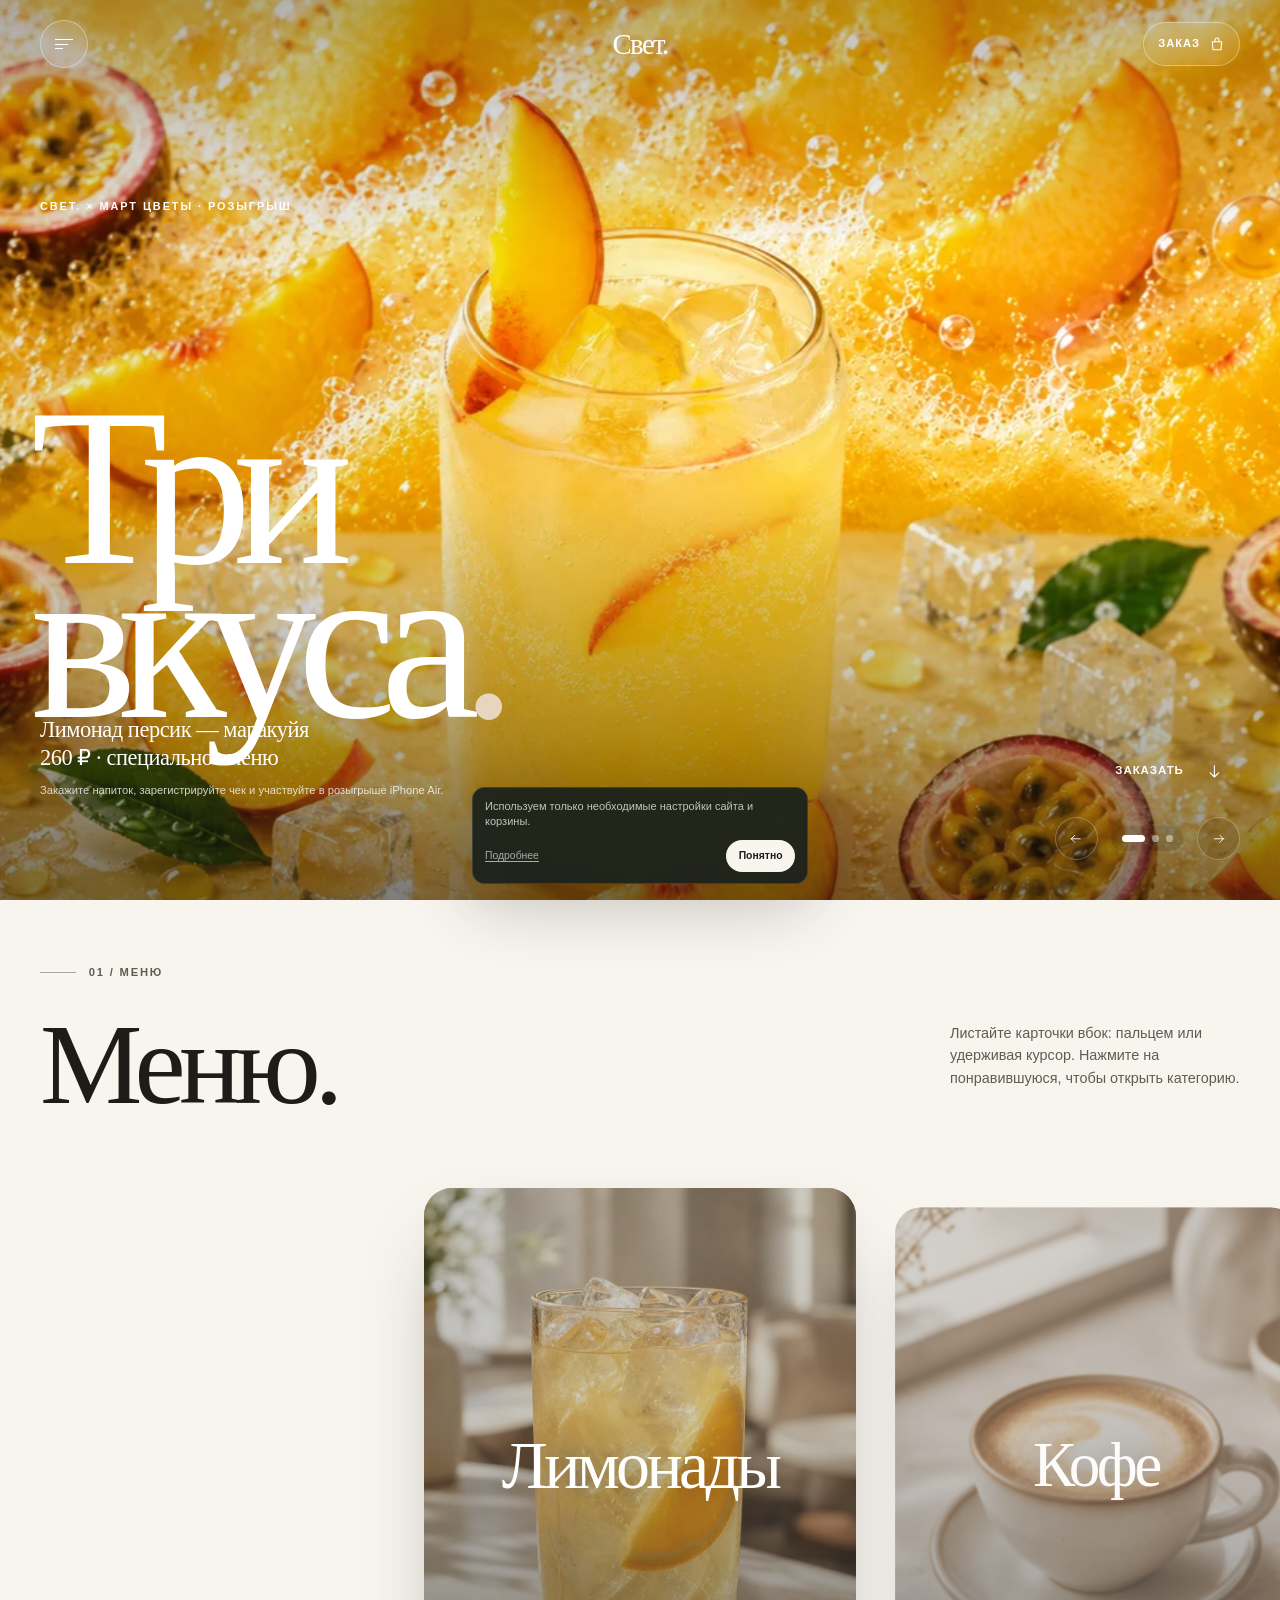
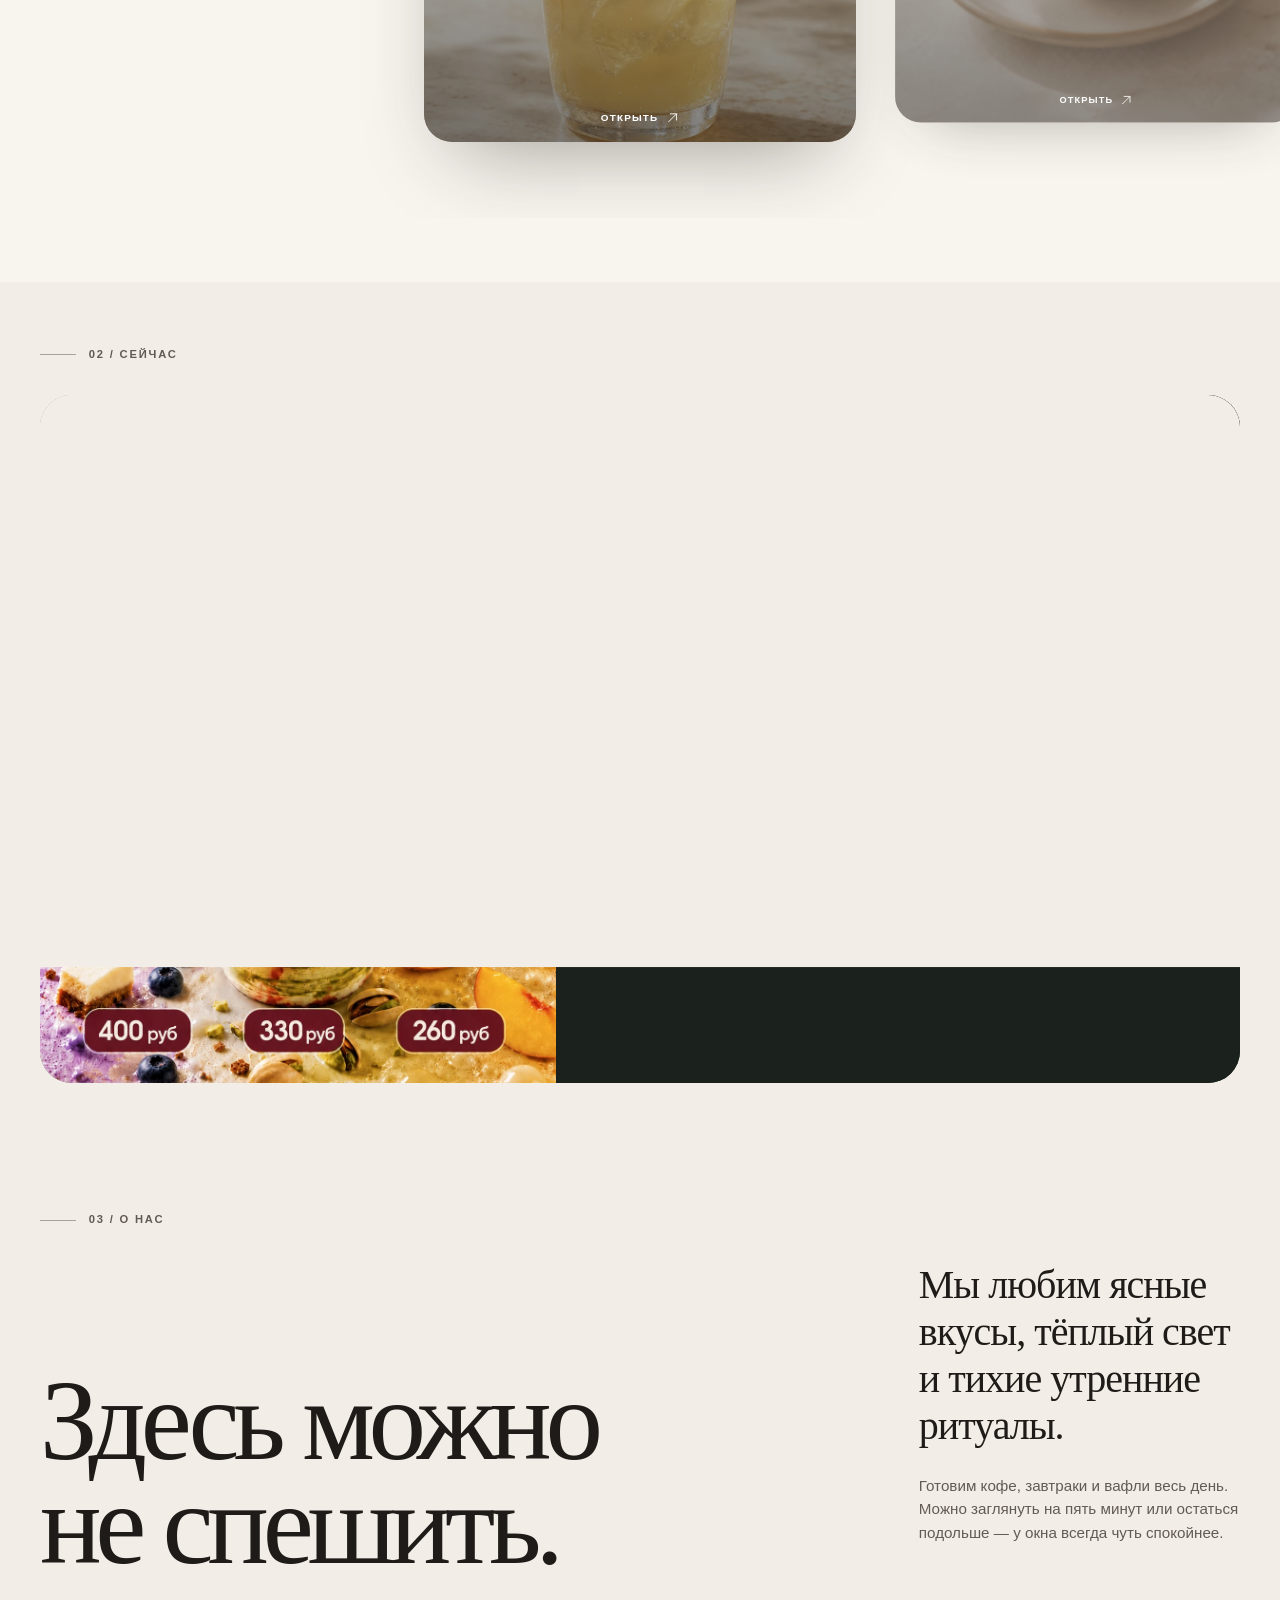
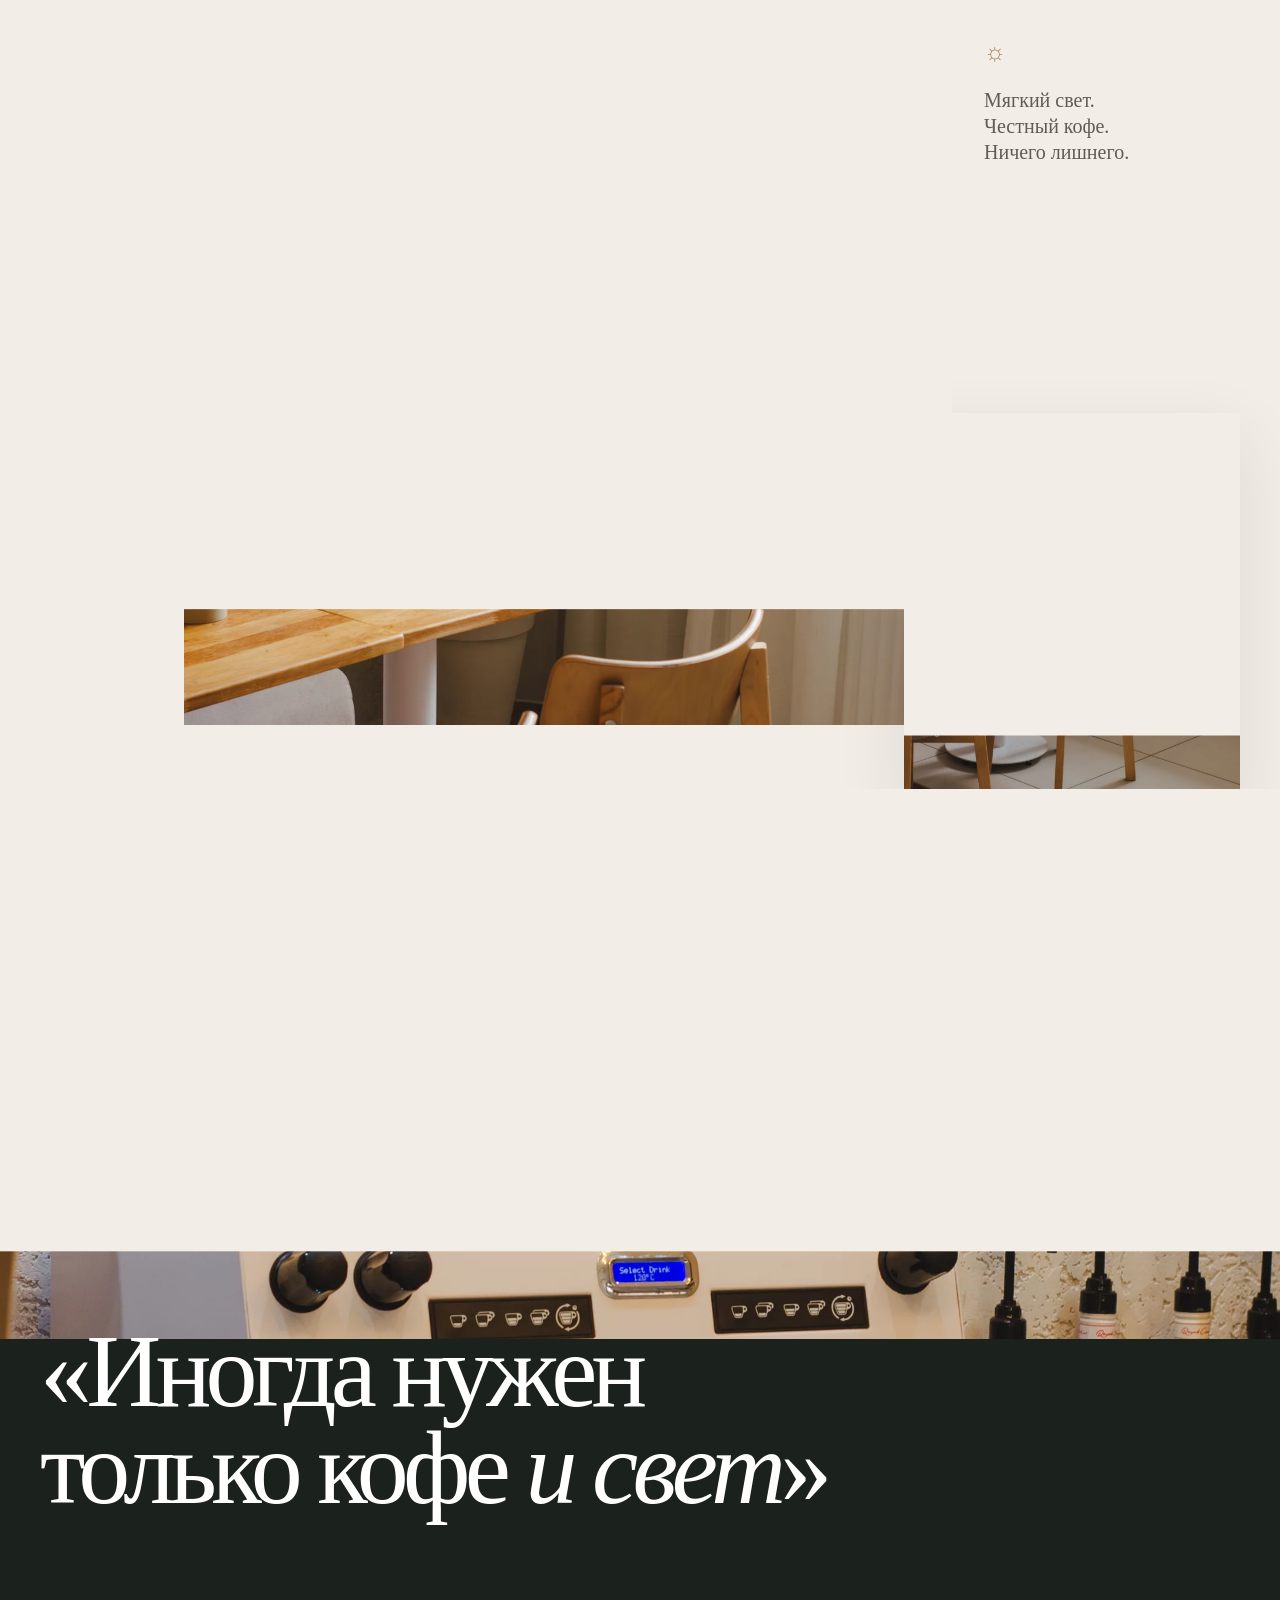
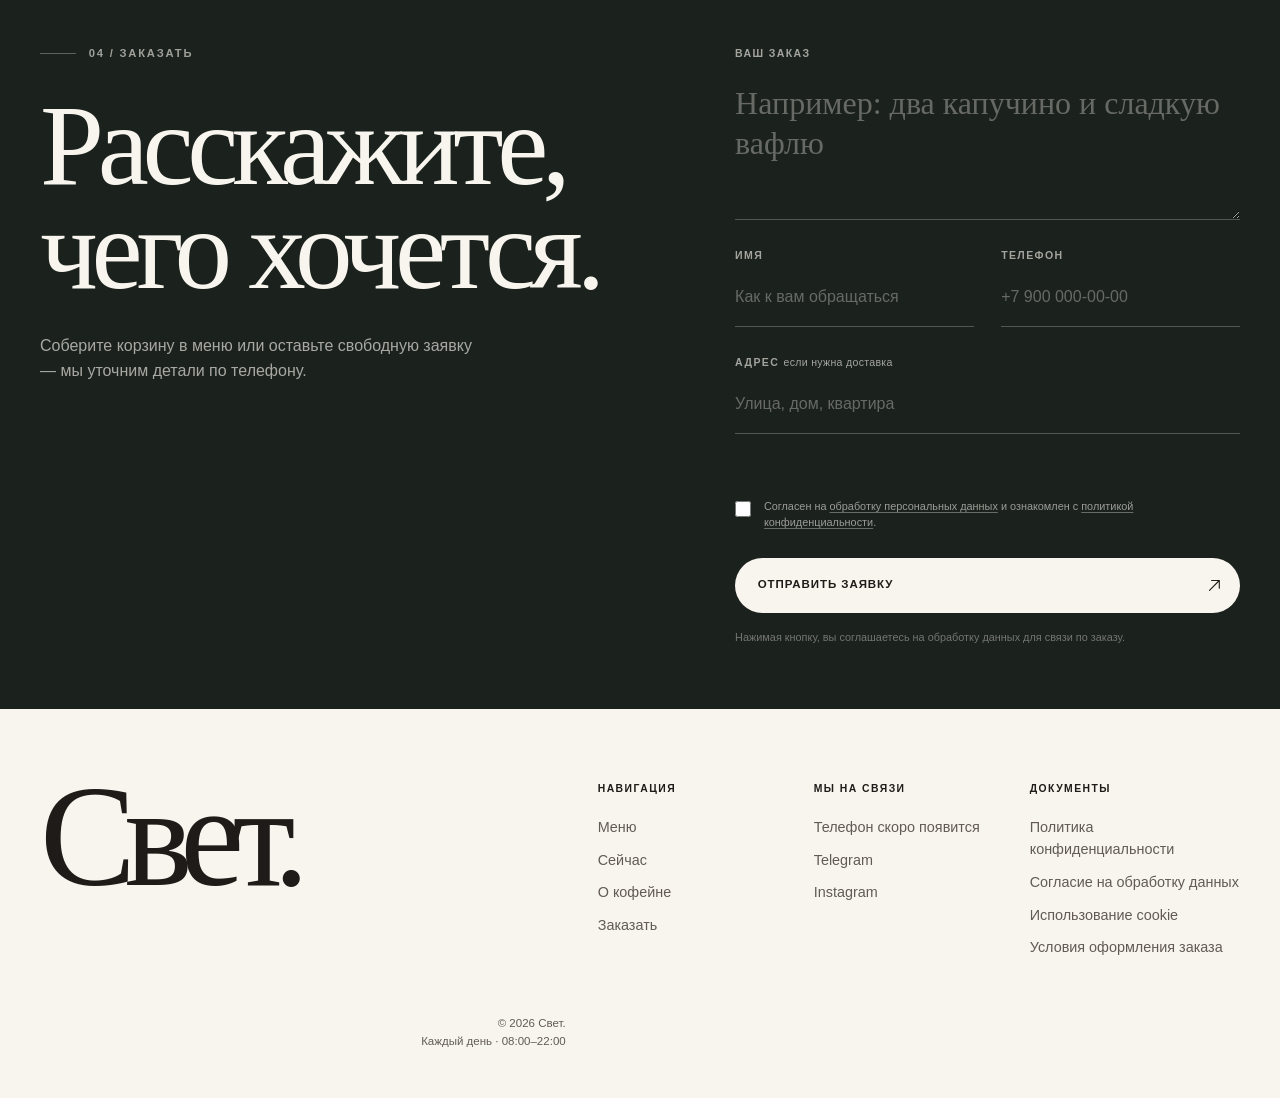
==== index.html @ 35ba8cd7 "Hero: raise eyebrow above drink glass, shorten CTA to Заказать" ====
<!doctype html>
<html lang="ru">
<head>
  <meta charset="utf-8">
  <meta name="viewport" content="width=device-width, initial-scale=1, viewport-fit=cover">
  <meta name="theme-color" content="#f2eee7">
  <meta name="description" content="Свет. — кофе, тёплая еда и место, где можно не спешить.">
  <title>Свет. — кофе и тихие завтраки</title>
  <link rel="icon" href="assets/favicon.svg" type="image/svg+xml">
  <link rel="preload" href="assets/contest-peach-passionfruit.webp" as="image" fetchpriority="high">
  <link rel="stylesheet" href="assets/styles.css?v=14">
  <script>document.documentElement.classList.add('js', 'intro-pending');</script>
  <script src="assets/config.js?v=14"></script>
  <script defer src="assets/app.js?v=14"></script>
</head>
<body>
  <a class="skip-link" href="#main">К содержанию</a>
  <div class="page-glow" aria-hidden="true"></div>
  <div class="site-intro" data-site-intro aria-hidden="true">
    <div class="site-intro__slices">
      <i></i><i></i><i></i><i></i><i></i>
    </div>
    <div class="site-intro__brand">
      <p>Свет<span>.</span></p>
      <small>кофе · тёплая еда · пауза</small>
    </div>
    <div class="site-intro__beam"></div>
  </div>

  <header class="site-header" data-site-header>
    <button class="round-button header-menu" type="button" data-open-nav aria-label="Открыть навигацию" aria-controls="navDialog">
      <span class="burger-lines" aria-hidden="true"><i></i><i></i><i></i></span>
    </button>
    <a class="wordmark" href="#top" aria-label="Свет. На главную">Свет.</a>
    <button class="header-order" type="button" data-open-cart aria-label="Открыть корзину">
      <span>Заказ</span>
      <svg aria-hidden="true"><use href="#icon-bag"></use></svg>
      <span class="header-order__count" data-cart-count hidden>0</span>
    </button>
  </header>

  <main id="main">
    <section class="hero" id="top" aria-labelledby="heroTitle">
      <div class="hero__media" data-hero-slider aria-label="Специальное меню акции">
        <div class="hero__slides" data-hero-image>
          <button class="hero__slide is-active" type="button" data-hero-slide="0" data-open-contest aria-label="Лимонад персик — маракуйя. Открыть специальное меню и правила акции">
            <picture>
              <source media="(min-width: 769px)" srcset="assets/contest-peach-passionfruit-desktop.webp 1280w, assets/contest-peach-passionfruit-desktop-1920.webp 1920w" sizes="100vw">
              <img src="assets/contest-peach-passionfruit.webp" alt="Лимонад персик — маракуйя" width="1086" height="1448" fetchpriority="high" decoding="async">
            </picture>
          </button>
          <button class="hero__slide" type="button" data-hero-slide="1" data-open-contest aria-label="Малиново-фисташковый латте. Открыть специальное меню и правила акции">
            <picture>
              <source media="(min-width: 769px)" srcset="assets/contest-raspberry-pistachio-desktop.webp 1280w, assets/contest-raspberry-pistachio-desktop-1920.webp 1920w" sizes="100vw">
              <img src="assets/contest-raspberry-pistachio.webp" alt="Малиново-фисташковый латте" width="1086" height="1448" loading="eager" decoding="async">
            </picture>
          </button>
          <button class="hero__slide" type="button" data-hero-slide="2" data-open-contest aria-label="Бабл черничный чизкейк. Открыть специальное меню и правила акции">
            <picture>
              <source media="(min-width: 769px)" srcset="assets/contest-blueberry-desktop.webp 1280w, assets/contest-blueberry-desktop-1920.webp 1920w" sizes="100vw">
              <img src="assets/contest-blueberry.webp" alt="Бабл черничный чизкейк" width="1086" height="1448" loading="eager" decoding="async">
            </picture>
          </button>
        </div>
      </div>
      <div class="hero__veil" aria-hidden="true"></div>
      <div class="hero__content page-shell">
        <p class="eyebrow hero__eyebrow" data-hero-item>Свет. × МАРТ Цветы · розыгрыш</p>
        <h1 id="heroTitle" class="hero__title hero__title--promo" data-hero-item>Три<br>вкуса<span>.</span></h1>
        <div class="hero__footer" data-hero-item>
          <div class="hero__promo-copy">
            <p><strong data-hero-slide-name>Лимонад персик — маракуйя</strong><br><span data-hero-slide-price>260 ₽</span> · специальное меню</p>
            <small>Закажите напиток, зарегистрируйте чек и участвуйте в розыгрыше iPhone Air.</small>
          </div>
          <button class="glass-button" type="button" data-open-contest>
            Заказать
            <svg aria-hidden="true"><use href="#icon-arrow-down"></use></svg>
          </button>
        </div>
        <div class="hero__controls" data-hero-item>
          <button type="button" data-hero-prev aria-label="Предыдущий напиток"><svg aria-hidden="true"><use href="#icon-arrow-down"></use></svg></button>
          <div class="hero__dots" role="group" aria-label="Выбрать напиток">
            <button class="is-active" type="button" data-hero-dot="0" aria-label="Лимонад персик — маракуйя" aria-current="true"></button>
            <button type="button" data-hero-dot="1" aria-label="Малиново-фисташковый латте"></button>
            <button type="button" data-hero-dot="2" aria-label="Бабл черничный чизкейк"></button>
          </div>
          <button type="button" data-hero-next aria-label="Следующий напиток"><svg aria-hidden="true"><use href="#icon-arrow-down"></use></svg></button>
        </div>
      </div>
    </section>

    <section class="menu-section section" id="menu" aria-labelledby="menuTitle">
      <div class="page-shell menu-section__heading">
        <div>
          <div class="section-number reveal" aria-hidden="true">01 / Меню</div>
          <h2 id="menuTitle" class="display reveal">Меню.</h2>
        </div>
        <div class="menu-section__aside reveal">
          <p>Листайте карточки вбок: пальцем или удерживая курсор. Нажмите на понравившуюся, чтобы открыть категорию.</p>
          <div class="rail-progress" aria-hidden="true"><span data-rail-progress></span></div>
        </div>
      </div>

      <div class="menu-rail-wrap">
        <p class="menu-status" data-menu-status aria-live="polite">Готовим меню…</p>
        <div class="menu-rail" data-menu-rail aria-label="Категории меню" tabindex="0"></div>
      </div>
    </section>

    <section class="season section" id="season" aria-labelledby="seasonTitle">
      <div class="page-shell">
        <div class="section-number reveal" aria-hidden="true">02 / Сейчас</div>
        <article class="season-card media-reveal">
          <img src="assets/contest-poster-v2.webp" alt="Постер конкурса «Три вкуса» с тремя сезонными напитками" width="1086" height="1448" loading="lazy" decoding="async">
          <div class="season-card__shade" aria-hidden="true"></div>
          <div class="season-card__content reveal">
            <p class="eyebrow">Свет. × МАРТ Цветы</p>
            <h2 id="seasonTitle">Три вкуса.<br><em>Одно лето.</em></h2>
            <button class="glass-button glass-button--light" type="button" data-open-contest>
              Открыть
              <svg aria-hidden="true"><use href="#icon-arrow-up-right"></use></svg>
            </button>
          </div>
        </article>
      </div>
    </section>

    <section class="story section" id="story" aria-labelledby="storyTitle">
      <div class="page-shell">
        <div class="section-number reveal" aria-hidden="true">03 / О нас</div>
        <div class="story__intro">
          <h2 id="storyTitle" class="display reveal" data-split-lines>Здесь можно<br>не спешить.</h2>
          <div class="story__copy reveal">
            <p class="lead">Мы любим ясные вкусы, тёплый свет и тихие утренние ритуалы.</p>
            <p>Готовим кофе, завтраки и вафли весь день. Можно заглянуть на пять минут или остаться подольше — у окна всегда чуть спокойнее.</p>
          </div>
        </div>

        <div class="story__gallery">
          <figure class="story__portrait media-reveal" data-parallax="0.07">
            <img src="assets/story-cafe-v2.webp" alt="Светлый стол у окна в кофейне" width="1457" height="2200" loading="lazy" decoding="async">
          </figure>
          <div class="story__note reveal">
            <span aria-hidden="true">☼</span>
            <p>Мягкий свет.<br>Честный кофе.<br>Ничего лишнего.</p>
          </div>
          <figure class="story__detail media-reveal" data-parallax="-0.05">
            <img src="assets/story-detail-real.webp" alt="Столик у окна в кофейне «Свет.»" width="1192" height="1800" loading="lazy" decoding="async">
          </figure>
        </div>
      </div>
    </section>

    <section class="interlude" aria-label="Атмосфера кофейни">
      <div class="interlude__media media-reveal">
        <img src="assets/interlude-cafe-v3.webp" alt="Кофемашина и посуда в кофейне «Свет.»" width="2200" height="945" loading="lazy" decoding="async" data-parallax="0.06">
      </div>
      <p class="interlude__quote reveal">«Иногда нужен<br>только кофе <em>и свет</em>»</p>
    </section>

    <section class="quick-order section" id="order" aria-labelledby="orderTitle">
      <div class="page-shell quick-order__grid">
        <div class="quick-order__intro">
          <div class="section-number section-number--light reveal" aria-hidden="true">04 / Заказать</div>
          <h2 id="orderTitle" class="display display--light reveal">Расскажите,<br>чего хочется.</h2>
          <p class="reveal">Соберите корзину в меню или оставьте свободную заявку — мы уточним детали по телефону.</p>
        </div>

        <form class="request-form reveal" data-quick-form novalidate>
          <label class="field field--large">
            <span>Ваш заказ</span>
            <textarea name="comment" rows="3" minlength="3" required placeholder="Например: два капучино и сладкую вафлю"></textarea>
          </label>
          <div class="request-form__row">
            <label class="field">
              <span>Имя</span>
              <input type="text" name="name" autocomplete="name" minlength="2" required placeholder="Как к вам обращаться">
            </label>
            <label class="field">
              <span>Телефон</span>
              <input type="tel" name="phone" autocomplete="tel" inputmode="tel" required placeholder="+7 900 000-00-00">
            </label>
          </div>
          <label class="field">
            <span>Адрес <small>если нужна доставка</small></span>
            <input type="text" name="address" autocomplete="street-address" placeholder="Улица, дом, квартира">
          </label>
          <p class="form-status" data-form-status aria-live="polite"></p>
          <label class="consent-check">
            <input type="checkbox" name="personalDataConsent" required>
            <span>Согласен на <a href="legal.html#consent" target="_blank" rel="noopener">обработку персональных данных</a> и ознакомлен с <a href="legal.html#privacy" target="_blank" rel="noopener">политикой конфиденциальности</a>.</span>
          </label>
          <button class="submit-button" type="submit">
            <span>Отправить заявку</span>
            <svg aria-hidden="true"><use href="#icon-arrow-up-right"></use></svg>
          </button>
          <p class="form-note">Нажимая кнопку, вы соглашаетесь на обработку данных для связи по заказу.</p>
        </form>
      </div>
    </section>
  </main>

  <footer class="footer" id="contacts">
    <div class="page-shell footer__grid">
      <a class="footer__brand" href="#top">Свет.</a>
      <div class="footer__column">
        <p class="footer__label">Навигация</p>
        <a href="#menu">Меню</a>
        <a href="#season">Сейчас</a>
        <a href="#story">О кофейне</a>
        <a href="#order">Заказать</a>
      </div>
      <div class="footer__column">
        <p class="footer__label">Мы на связи</p>
        <a href="#" data-contact-link>Телефон скоро появится</a>
        <a href="#">Telegram</a>
        <a href="#">Instagram</a>
      </div>
      <div class="footer__column footer__legal">
        <p class="footer__label">Документы</p>
        <a href="legal.html#privacy">Политика конфиденциальности</a>
        <a href="legal.html#consent">Согласие на обработку данных</a>
        <a href="legal.html#cookies">Использование cookie</a>
        <a href="legal.html#terms">Условия оформления заказа</a>
      </div>
      <p class="footer__small">© 2026 Свет.<br>Каждый день · 08:00–22:00</p>
    </div>
  </footer>

  <button class="cart-fab" type="button" data-cart-fab data-open-cart aria-label="Открыть корзину" hidden>
    <span class="cart-fab__icon"><svg aria-hidden="true"><use href="#icon-bag"></use></svg></span>
    <span class="cart-fab__copy">
      <span class="cart-fab__label">Корзина</span>
      <small data-cart-fab-total>Открыть заказ</small>
    </span>
    <span class="cart-fab__count" data-cart-count>0</span>
  </button>

  <aside class="cookie-notice" data-cookie-notice hidden aria-label="Уведомление об использовании cookie">
    <p>Используем только необходимые настройки сайта и корзины.</p>
    <div>
      <a href="legal.html#cookies">Подробнее</a>
      <button type="button" data-cookie-accept>Понятно</button>
    </div>
  </aside>

  <dialog class="nav-dialog" id="navDialog" aria-label="Навигация">
    <div class="nav-dialog__top">
      <span class="wordmark">Свет.</span>
      <button class="round-button round-button--light" type="button" data-close-nav aria-label="Закрыть навигацию">
        <svg aria-hidden="true"><use href="#icon-close"></use></svg>
      </button>
    </div>
    <nav class="nav-dialog__links" aria-label="Основная навигация">
      <a href="#menu"><span>01</span>Меню</a>
      <a href="#season"><span>02</span>Сейчас</a>
      <a href="#story"><span>03</span>О кофейне</a>
      <a href="#order"><span>04</span>Заказать</a>
    </nav>
    <div class="nav-dialog__bottom">
      <p>Кофе · завтраки · тишина</p>
      <p>Каждый день · 08:00–22:00</p>
    </div>
  </dialog>

  <dialog class="menu-dialog" id="menuDialog" aria-labelledby="menuDialogTitle">
    <div class="menu-dialog__surface">
      <header class="menu-dialog__hero">
        <img src="assets/menu-coffee.webp" alt="" width="1122" height="1402" data-dialog-image>
        <div class="menu-dialog__hero-shade" aria-hidden="true"></div>
        <div class="menu-dialog__title">
          <p class="eyebrow" data-dialog-eyebrow>Меню</p>
          <h2 id="menuDialogTitle" data-dialog-title>Кофе</h2>
          <p data-dialog-description>Классика и авторские напитки</p>
        </div>
      </header>
      <div class="menu-dialog__body">
        <nav class="category-tabs" aria-label="Разделы категории" data-category-tabs></nav>
        <div class="product-list" data-product-list></div>
        <div class="menu-dialog__extras" data-menu-extras></div>
      </div>
    </div>
    <button class="round-button menu-dialog__close" type="button" data-close-menu-dialog aria-label="Закрыть меню">
      <svg aria-hidden="true"><use href="#icon-close"></use></svg>
    </button>
    <button class="menu-dialog__cart" type="button" data-menu-cart data-open-cart aria-label="Открыть корзину из меню" hidden>
      <span><svg aria-hidden="true"><use href="#icon-bag"></use></svg></span>
      <strong data-menu-cart-total>0 ₽</strong>
      <small data-cart-count>0</small>
    </button>
    <div class="dialog-scroll-track" aria-hidden="true"><span data-menu-dialog-progress></span></div>
  </dialog>

  <dialog class="contest-dialog" id="contestDialog" aria-labelledby="contestDialogTitle">
    <div class="contest-dialog__surface">
      <header class="contest-dialog__header">
        <div>
          <p class="eyebrow">Свет. × МАРТ Цветы</p>
          <h2 id="contestDialogTitle">Три вкуса.</h2>
          <p>Специальное меню конкурса</p>
        </div>
        <button class="round-button" type="button" data-close-contest aria-label="Закрыть конкурсное меню">
          <svg aria-hidden="true"><use href="#icon-close"></use></svg>
        </button>
      </header>
      <div class="contest-dialog__content">
        <div class="contest-products" data-contest-products></div>
        <section class="contest-rules" aria-labelledby="contestRulesTitle">
          <p class="eyebrow">Розыгрыш iPhone Air</p>
          <h3 id="contestRulesTitle">Как участвовать</h3>
          <ol>
            <li><span>01</span><p>Купить любой напиток из специального меню.</p></li>
            <li><span>02</span><p>Зарегистрировать чек у бариста.</p></li>
            <li><span>03</span><p>Выложить сторис в любой социальной сети с отметками <strong>@svet.ishim</strong> и <strong>@mart_flowers</strong>.</p></li>
          </ol>
          <div class="contest-rules__note">
            <p>Отметка в сторис требуется только при регистрации первого чека. Последующие чеки можно регистрировать без публикации.</p>
            <p>Каждый чек регистрируется отдельно при покупке напитка. Чем больше зарегистрированных чеков, тем больше шансов выиграть iPhone Air.</p>
          </div>
        </section>
      </div>
    </div>
  </dialog>

  <dialog class="cart-dialog" id="cartDialog" aria-labelledby="cartTitle">
    <div class="cart-dialog__surface">
      <header class="sheet-header">
        <div>
          <p class="eyebrow">Ваш выбор</p>
          <h2 id="cartTitle">Корзина</h2>
        </div>
        <button class="round-button" type="button" data-close-cart aria-label="Закрыть корзину">
          <svg aria-hidden="true"><use href="#icon-close"></use></svg>
        </button>
      </header>
      <div class="cart-dialog__content">
        <div data-cart-view>
          <div class="cart-list" data-cart-list></div>
          <div class="cart-summary" data-cart-summary hidden>
            <div><span>Итого</span><strong data-cart-total>0 ₽</strong></div>
            <button class="submit-button" type="button" data-start-checkout>
              <span>Перейти к оформлению</span>
              <svg aria-hidden="true"><use href="#icon-arrow-right"></use></svg>
            </button>
          </div>
        </div>
        <form class="checkout-form" data-checkout-form hidden novalidate>
          <button class="text-button" type="button" data-back-to-cart>
            <svg aria-hidden="true"><use href="#icon-arrow-left"></use></svg>
            Назад к составу
          </button>
          <h3>Куда привезти?</h3>
          <fieldset class="fulfillment-picker">
            <legend>Как получить заказ</legend>
            <label>
              <input type="radio" name="fulfillment" value="pickup" checked>
              <span>Самовывоз<small>Заберу в кофейне</small></span>
            </label>
            <label>
              <input type="radio" name="fulfillment" value="delivery">
              <span>Доставка<small>Привезти по адресу</small></span>
            </label>
          </fieldset>
          <label class="field field--paper">
            <span>Имя</span>
            <input type="text" name="name" autocomplete="name" minlength="2" required placeholder="Ваше имя">
          </label>
          <label class="field field--paper">
            <span>Телефон</span>
            <input type="tel" name="phone" autocomplete="tel" inputmode="tel" required placeholder="+7 900 000-00-00">
          </label>
          <label class="field field--paper" data-delivery-field hidden>
            <span>Адрес</span>
            <input type="text" name="address" autocomplete="street-address" minlength="5" placeholder="Улица, дом, квартира">
          </label>
          <label class="field field--paper">
            <span>Комментарий</span>
            <textarea name="comment" rows="2" placeholder="Домофон, пожелания к заказу"></textarea>
          </label>
          <p class="form-status" data-checkout-status aria-live="polite"></p>
          <label class="consent-check consent-check--paper">
            <input type="checkbox" name="personalDataConsent" required>
            <span>Согласен на <a href="legal.html#consent" target="_blank" rel="noopener">обработку персональных данных</a> и ознакомлен с <a href="legal.html#privacy" target="_blank" rel="noopener">политикой</a>.</span>
          </label>
          <div class="checkout-actions">
            <button class="submit-button submit-button--pay" type="submit" name="checkoutAction" value="pay">
              <span>Оплатить</span>
              <svg aria-hidden="true"><use href="#icon-arrow-up-right"></use></svg>
            </button>
            <button class="submit-button" type="submit" name="checkoutAction" value="order">
              <span data-checkout-label>Оформить заказ</span>
              <svg aria-hidden="true"><use href="#icon-arrow-up-right"></use></svg>
            </button>
          </div>
        </form>
      </div>
    </div>
  </dialog>

  <dialog class="success-dialog" id="successDialog" aria-labelledby="successTitle">
    <div class="success-dialog__light" aria-hidden="true"></div>
    <div class="success-dialog__mark" aria-hidden="true">
      <svg><use href="#icon-check"></use></svg>
    </div>
    <p class="eyebrow">Готово</p>
    <h2 id="successTitle">Заявка отправлена.</h2>
    <p data-success-text>Мы свяжемся с вами по указанному номеру, чтобы подтвердить детали.</p>
    <div class="success-dialog__order" data-success-order hidden></div>
    <a class="text-button success-dialog__phone" href="#" data-success-phone hidden></a>
    <button class="submit-button" type="button" data-close-success><span>Вернуться на сайт</span></button>
  </dialog>

  <div class="toast" role="status" aria-live="polite" data-toast></div>

  <svg class="icon-sprite" aria-hidden="true">
    <symbol id="icon-menu" viewBox="0 0 24 24"><path d="M4 8h16M4 16h16"/></symbol>
    <symbol id="icon-close" viewBox="0 0 24 24"><path d="M6 6l12 12M18 6 6 18"/></symbol>
    <symbol id="icon-bag" viewBox="0 0 24 24"><path d="M5 8.5h14l-1 12H6l-1-12Z"/><path d="M9 9V6a3 3 0 0 1 6 0v3"/></symbol>
    <symbol id="icon-arrow-down" viewBox="0 0 24 24"><path d="M12 4v16m0 0 6-6m-6 6-6-6"/></symbol>
    <symbol id="icon-arrow-left" viewBox="0 0 24 24"><path d="M20 12H4m0 0 6-6m-6 6 6 6"/></symbol>
    <symbol id="icon-arrow-right" viewBox="0 0 24 24"><path d="M4 12h16m0 0-6-6m6 6-6 6"/></symbol>
    <symbol id="icon-arrow-up-right" viewBox="0 0 24 24"><path d="M5 19 19 5M8 5h11v11"/></symbol>
    <symbol id="icon-plus" viewBox="0 0 24 24"><path d="M12 5v14M5 12h14"/></symbol>
    <symbol id="icon-minus" viewBox="0 0 24 24"><path d="M5 12h14"/></symbol>
    <symbol id="icon-check" viewBox="0 0 24 24"><path d="m5 12 4.5 4.5L19 7"/></symbol>
  </svg>
</body>
</html>
---- assets/styles.css ----
:root {
  --paper: #f2eee7;
  --paper-soft: #f8f5ef;
  --paper-deep: #e5ded3;
  --ink: #1f1b18;
  --ink-soft: #625b54;
  --line: rgba(31, 27, 24, 0.15);
  --dark: #1b211c;
  --dark-soft: #293128;
  --light: #f8f5ef;
  --warm: #a9805b;
  --danger: #9f3d31;
  --serif: "Bodoni MT", "Bodoni 72", Didot, "Times New Roman", serif;
  --sans: "Bahnschrift", "Avenir Next", "Segoe UI Variable", "Segoe UI", sans-serif;
  --ease-out: cubic-bezier(.16, 1, .3, 1);
  --ease-smooth: cubic-bezier(.65, 0, .35, 1);
  --header-height: 5.5rem;
  --shell: min(100% - 2.5rem, 78rem);
  color-scheme: light;
}

* {
  box-sizing: border-box;
}

[hidden] {
  display: none !important;
}

html {
  scroll-behavior: smooth;
  background: var(--paper);
  scrollbar-color: rgba(31,27,24,.42) var(--paper-deep);
  scrollbar-width: thin;
}

html::-webkit-scrollbar,
.menu-dialog__surface::-webkit-scrollbar,
.menu-dialog__body::-webkit-scrollbar,
.contest-dialog__surface::-webkit-scrollbar,
.cart-dialog__content::-webkit-scrollbar {
  width: .62rem;
}

html::-webkit-scrollbar-track,
.menu-dialog__surface::-webkit-scrollbar-track,
.menu-dialog__body::-webkit-scrollbar-track,
.contest-dialog__surface::-webkit-scrollbar-track,
.cart-dialog__content::-webkit-scrollbar-track {
  background: var(--paper-deep);
}

html::-webkit-scrollbar-thumb,
.menu-dialog__surface::-webkit-scrollbar-thumb,
.menu-dialog__body::-webkit-scrollbar-thumb,
.contest-dialog__surface::-webkit-scrollbar-thumb,
.cart-dialog__content::-webkit-scrollbar-thumb {
  border: 2px solid var(--paper-deep);
  border-radius: 999px;
  background: rgba(31,27,24,.48);
}

body {
  margin: 0;
  min-width: 20rem;
  overflow-x: clip;
  background: var(--paper);
  color: var(--ink);
  font-family: var(--sans);
  font-size: 1rem;
  line-height: 1.55;
  text-rendering: optimizeLegibility;
  -webkit-font-smoothing: antialiased;
}

body.is-locked {
  overflow: hidden;
  touch-action: none;
}

html.intro-pending,
html.intro-pending body {
  overflow: hidden;
}

.site-intro {
  position: fixed;
  z-index: 1000;
  inset: 0;
  display: none;
  place-items: center;
  overflow: hidden;
  color: var(--light);
  pointer-events: all;
  background: transparent;
}

.js .site-intro {
  display: grid;
}

.site-intro__slices {
  position: absolute;
  inset: 0;
  display: grid;
  grid-template-columns: repeat(5, 1fr);
}

.site-intro__slices i {
  background: var(--dark);
  transition: transform 1.38s var(--ease-smooth);
}

.site-intro__slices i:nth-child(2) { transition-delay: .07s; }
.site-intro__slices i:nth-child(3) { transition-delay: .14s; }
.site-intro__slices i:nth-child(4) { transition-delay: .21s; }
.site-intro__slices i:nth-child(5) { transition-delay: .28s; }

.site-intro__brand {
  position: relative;
  z-index: 2;
  display: grid;
  justify-items: center;
  overflow: hidden;
}

.site-intro__brand p {
  margin: 0;
  font-family: var(--serif);
  font-size: clamp(4.8rem, 18vw, 11rem);
  letter-spacing: -.075em;
  line-height: 1;
  animation: intro-word-in .9s var(--ease-out) both;
  transition: opacity .62s ease, letter-spacing 1.15s var(--ease-out), filter .8s ease, transform 1.15s var(--ease-out);
}

.site-intro__brand p span {
  color: #e8d5bd;
}

.site-intro__brand small {
  margin-top: .9rem;
  color: rgba(255,255,255,.62);
  font-size: clamp(.58rem, 1.4vw, .72rem);
  font-weight: 600;
  letter-spacing: .24em;
  text-transform: uppercase;
  animation: intro-caption-in .9s .2s var(--ease-out) both;
  transition: opacity .45s ease, transform .75s var(--ease-out);
}

.site-intro__beam {
  position: absolute;
  z-index: 3;
  top: 0;
  bottom: 0;
  left: -15vw;
  width: 8vw;
  background: linear-gradient(90deg, transparent, rgba(238,213,185,.32), transparent);
  filter: blur(10px);
  transform: skewX(-12deg);
  animation: intro-beam 1.7s .15s var(--ease-out) both;
}

@keyframes intro-word-in {
  from { opacity: 0; transform: translateY(42%) scale(.94); }
  to { opacity: 1; transform: none; }
}

@keyframes intro-caption-in {
  from { opacity: 0; transform: translateY(1rem); }
  to { opacity: 1; transform: none; }
}

@keyframes intro-beam {
  from { transform: translateX(0) skewX(-12deg); }
  to { transform: translateX(130vw) skewX(-12deg); }
}

.site-intro.is-leaving {
  pointer-events: none;
}

.site-intro.is-leaving .site-intro__slices i:nth-child(odd) {
  transform: translateY(-102%);
}

.site-intro.is-leaving .site-intro__slices i:nth-child(even) {
  transform: translateY(102%);
}

.site-intro.is-leaving .site-intro__brand p {
  animation: none;
  opacity: 0;
  letter-spacing: .03em;
  filter: blur(5px);
  transform: scale(.9);
}

.site-intro.is-leaving .site-intro__brand small {
  animation: none;
  opacity: 0;
  transform: translateY(-.75rem);
}

button,
input,
textarea,
select {
  color: inherit;
  font: inherit;
}

button,
a {
  -webkit-tap-highlight-color: transparent;
}

button {
  border: 0;
}

a {
  color: inherit;
  text-decoration: none;
}

img {
  display: block;
  max-width: 100%;
}

svg {
  display: block;
  width: 1.25rem;
  height: 1.25rem;
  fill: none;
  stroke: currentColor;
  stroke-linecap: round;
  stroke-linejoin: round;
  stroke-width: 1.6;
}

::selection {
  background: var(--dark);
  color: var(--light);
}

:focus-visible {
  outline: 2px solid currentColor;
  outline-offset: 4px;
}

.icon-sprite {
  position: absolute;
  width: 0;
  height: 0;
  overflow: hidden;
}

.skip-link {
  position: fixed;
  z-index: 500;
  top: .75rem;
  left: .75rem;
  padding: .75rem 1rem;
  transform: translateY(-150%);
  border-radius: 999px;
  background: var(--light);
  color: var(--ink);
  transition: transform .2s ease;
}

.skip-link:focus {
  transform: none;
}

.page-glow {
  position: fixed;
  z-index: -1;
  inset: 0;
  pointer-events: none;
  background:
    radial-gradient(circle at 12% 18%, rgba(255,255,255,.9), transparent 28rem),
    radial-gradient(circle at 88% 58%, rgba(218,196,170,.22), transparent 32rem);
}

.page-shell {
  width: var(--shell);
  margin-inline: auto;
}

.section {
  padding-block: clamp(3.5rem, 5vw, 5.5rem);
}

.section-number {
  display: flex;
  align-items: center;
  gap: .8rem;
  margin-bottom: clamp(1.25rem, 2.5vw, 2.25rem);
  color: var(--ink-soft);
  font-size: .7rem;
  font-weight: 600;
  letter-spacing: .16em;
  text-transform: uppercase;
}

.section-number::before {
  width: 2.25rem;
  height: 1px;
  background: currentColor;
  content: "";
  opacity: .5;
}

.section-number--light {
  color: rgba(248,245,239,.6);
}

.eyebrow {
  margin: 0;
  font-size: .68rem;
  font-weight: 600;
  letter-spacing: .18em;
  text-transform: uppercase;
}

.display {
  margin: 0;
  font-family: var(--serif);
  font-size: clamp(3.2rem, 9vw, 7.7rem);
  font-weight: 400;
  letter-spacing: -.055em;
  line-height: .9;
}

.display--light {
  color: var(--light);
}

.lead {
  font-family: var(--serif);
  font-size: clamp(1.55rem, 3.2vw, 2.5rem);
  letter-spacing: -.025em;
  line-height: 1.18;
}

.round-button {
  display: inline-grid;
  width: 3rem;
  height: 3rem;
  padding: 0;
  place-items: center;
  border: 1px solid var(--line);
  border-radius: 50%;
  background: rgba(248,245,239,.66);
  cursor: pointer;
  transition: background .35s ease, color .35s ease, transform .35s var(--ease-out), border-color .35s ease;
}

.round-button:active {
  transform: scale(.92);
}

.round-button--light {
  border-color: rgba(248,245,239,.22);
  background: rgba(248,245,239,.06);
  color: var(--light);
}

.round-button--glass {
  border-color: rgba(255,255,255,.36);
  background: rgba(255,255,255,.14);
  color: white;
  -webkit-backdrop-filter: blur(12px);
  backdrop-filter: blur(12px);
}

.glass-button,
.submit-button {
  display: inline-flex;
  min-height: 3.4rem;
  align-items: center;
  justify-content: space-between;
  gap: 1.4rem;
  padding: .85rem 1rem .85rem 1.35rem;
  border: 1px solid rgba(255,255,255,.35);
  border-radius: 999px;
  background: rgba(255,255,255,.12);
  color: white;
  cursor: pointer;
  font-size: .72rem;
  font-weight: 600;
  letter-spacing: .08em;
  text-transform: uppercase;
  -webkit-backdrop-filter: blur(12px);
  backdrop-filter: blur(12px);
  transition: gap .4s var(--ease-out), background .4s ease, transform .4s var(--ease-out);
}

.glass-button svg,
.submit-button svg {
  width: 1.05rem;
  height: 1.05rem;
}

.glass-button:active,
.submit-button:active {
  transform: scale(.98);
}

.glass-button--light {
  background: rgba(248,245,239,.85);
  color: var(--ink);
}

.site-header {
  position: fixed;
  z-index: 100;
  top: 0;
  left: 0;
  display: grid;
  width: 100%;
  height: var(--header-height);
  padding: max(.75rem, env(safe-area-inset-top)) 1.25rem .75rem;
  grid-template-columns: 1fr auto 1fr;
  align-items: center;
  color: white;
  transition: height .55s var(--ease-out), color .4s ease, background .4s ease, box-shadow .4s ease;
}

.site-header::before {
  position: absolute;
  z-index: -1;
  inset: 0;
  background: rgba(242,238,231,.86);
  box-shadow: 0 1px 0 rgba(31,27,24,.08);
  content: "";
  opacity: 0;
  -webkit-backdrop-filter: blur(16px) saturate(1.2);
  backdrop-filter: blur(16px) saturate(1.2);
  transition: opacity .4s ease;
}

.site-header.is-scrolled {
  height: 4.65rem;
  color: var(--ink);
}

.site-header.is-scrolled::before {
  opacity: 1;
}

.header-menu {
  justify-self: start;
  border-color: rgba(255,255,255,.36);
  background: rgba(255,255,255,.08);
  color: inherit;
  -webkit-backdrop-filter: blur(8px);
  backdrop-filter: blur(8px);
}

.burger-lines {
  display: grid;
  width: 1.15rem;
  gap: .22rem;
}

.burger-lines i {
  display: block;
  width: 100%;
  height: 1px;
  background: currentColor;
  transform-origin: center;
  transition: transform .45s var(--ease-out), width .45s var(--ease-out);
}

.burger-lines i:nth-child(2) {
  width: 70%;
}

.burger-lines i:nth-child(3) {
  width: 42%;
}

.header-menu.is-animating .burger-lines i:nth-child(1) { transform: translateX(.18rem); }
.header-menu.is-animating .burger-lines i:nth-child(2) { transform: translateX(-.12rem); }
.header-menu.is-animating .burger-lines i:nth-child(3) { transform: translateX(.28rem); }

.is-scrolled .header-menu {
  border-color: var(--line);
  background: transparent;
}

.wordmark {
  font-family: var(--serif);
  font-size: 1.8rem;
  letter-spacing: -.055em;
}

.header-order {
  position: relative;
  display: flex;
  min-height: 2.75rem;
  align-items: center;
  justify-self: end;
  gap: .55rem;
  padding: 0 .9rem;
  border: 1px solid rgba(255,255,255,.36);
  border-radius: 999px;
  background: rgba(255,255,255,.08);
  color: inherit;
  cursor: pointer;
  font-size: .7rem;
  font-weight: 600;
  letter-spacing: .08em;
  text-transform: uppercase;
  -webkit-backdrop-filter: blur(8px);
  backdrop-filter: blur(8px);
  transition: background .35s ease, border-color .35s ease;
}

.header-order svg {
  width: 1rem;
  height: 1rem;
}

.is-scrolled .header-order {
  border-color: var(--line);
  background: transparent;
}

.header-order__count {
  display: grid;
  min-width: 1.25rem;
  height: 1.25rem;
  padding-inline: .25rem;
  place-items: center;
  border-radius: 999px;
  background: var(--ink);
  color: white;
  font-size: .62rem;
}

.hero {
  position: relative;
  min-height: 100svh;
  overflow: hidden;
  background: #c8b7a4;
  color: white;
}

.hero__media,
.hero__veil {
  position: absolute;
  inset: 0;
}

.hero__media {
  overflow: hidden;
}

.hero__slides {
  position: absolute;
  inset: 0;
  transform: translate3d(0, var(--hero-y, 0), 0) scale(1.045);
  transform-origin: center top;
  will-change: transform;
}

.hero__slide {
  position: absolute;
  inset: -2.5% 0 -7%;
  width: 100%;
  height: 109.5%;
  padding: 0;
  overflow: hidden;
  background: #b18a67;
  cursor: grab;
  opacity: 0;
  visibility: hidden;
  transform: scale(1.055);
  transition: opacity 1.15s var(--ease-smooth), visibility 1.15s, transform 6.8s linear;
  touch-action: pan-y;
  -webkit-user-drag: none;
  user-select: none;
}

.hero__slide:active {
  cursor: grabbing;
}

.hero__slide.is-active {
  z-index: 1;
  opacity: 1;
  visibility: visible;
  transform: scale(1);
}

.hero__slide img,
.hero__slide picture {
  width: 100%;
  height: 100%;
  object-fit: cover;
  object-position: 50% 50%;
  pointer-events: none;
  -webkit-user-drag: none;
}

.hero__slide picture {
  display: block;
}

.hero__veil {
  z-index: 2;
  pointer-events: none;
  background:
    linear-gradient(180deg, rgba(18,16,14,.28) 0%, transparent 28%, transparent 54%, rgba(18,16,14,.52) 100%),
    linear-gradient(90deg, rgba(28,22,17,.11), transparent 55%);
}

.hero__content {
  position: relative;
  z-index: 3;
  display: flex;
  min-height: 100svh;
  padding: calc(var(--header-height) + 1.5rem) 0 max(2rem, env(safe-area-inset-bottom));
  flex-direction: column;
  justify-content: flex-end;
  pointer-events: none;
}

.hero__content button,
.hero__content a {
  pointer-events: auto;
}

.hero__eyebrow {
  position: absolute;
  top: 24%;
  left: 0;
}

.hero__title {
  margin: 0 0 .7rem -.04em;
  font-family: var(--serif);
  font-size: clamp(7.2rem, 28vw, 18rem);
  font-weight: 400;
  letter-spacing: -.085em;
  line-height: .72;
}

.hero__title span {
  color: #e8d5bd;
}

.hero__title--promo {
  max-width: 8ch;
  margin-bottom: 1.25rem;
  font-size: clamp(5.4rem, 22vw, 14rem);
  line-height: .69;
}

.hero__footer {
  display: flex;
  align-items: flex-end;
  justify-content: space-between;
  gap: 1rem;
}

.hero__footer p {
  margin: 0;
  font-family: var(--serif);
  font-size: clamp(1rem, 2.2vw, 1.4rem);
  letter-spacing: -.02em;
  line-height: 1.25;
}

.hero__promo-copy {
  max-width: 31rem;
}

.hero__promo-copy p strong {
  font-weight: 400;
}

.hero__promo-copy small {
  display: block;
  max-width: 29rem;
  margin-top: .65rem;
  color: rgba(255,255,255,.78);
  font-size: .7rem;
  line-height: 1.45;
}

.hero__footer .glass-button {
  border-color: transparent;
  background: rgba(255,255,255,.045);
  -webkit-backdrop-filter: blur(7px);
  backdrop-filter: blur(7px);
}

.hero__controls {
  display: flex;
  margin-top: 1.15rem;
  align-items: center;
  justify-content: flex-end;
  gap: .85rem;
  pointer-events: auto;
}

.hero__controls > button {
  display: grid;
  width: 2.7rem;
  height: 2.7rem;
  padding: 0;
  place-items: center;
  border: 1px solid rgba(255,255,255,.28);
  border-radius: 50%;
  background: rgba(20,16,13,.1);
  color: white;
  cursor: pointer;
  -webkit-backdrop-filter: blur(8px);
  backdrop-filter: blur(8px);
  transition: background .35s ease, transform .35s var(--ease-out);
}

.hero__controls > button:active {
  transform: scale(.92);
}

.hero__controls > button svg {
  width: .85rem;
  height: .85rem;
}

.hero__controls > button:first-child svg { transform: rotate(90deg); }
.hero__controls > button:last-child svg { transform: rotate(-90deg); }

.hero__dots {
  display: flex;
  padding: .55rem .65rem;
  align-items: center;
  gap: .45rem;
  border-radius: 999px;
  background: rgba(20,16,13,.12);
  -webkit-backdrop-filter: blur(8px);
  backdrop-filter: blur(8px);
}

.hero__dots button {
  width: .42rem;
  height: .42rem;
  padding: 0;
  border-radius: 50%;
  background: rgba(255,255,255,.45);
  cursor: pointer;
  transition: width .45s var(--ease-out), background .35s ease;
}

.hero__dots button.is-active {
  width: 1.45rem;
  border-radius: 999px;
  background: white;
}

.js [data-hero-item] {
  opacity: 0;
  transform: translateY(1.5rem);
  animation: hero-in 1.05s var(--ease-out) forwards;
}

.js [data-hero-item]:nth-child(2) { animation-delay: .12s; }
.js [data-hero-item]:nth-child(3) { animation-delay: .25s; }

.intro-pending [data-hero-item] {
  animation-play-state: paused;
}

@keyframes hero-in {
  to { opacity: 1; transform: none; }
}

.story {
  position: relative;
  overflow: hidden;
}

.story__intro {
  display: grid;
  gap: 2rem;
}

.story__copy {
  max-width: 31rem;
}

.story__copy p {
  margin: 0 0 1.5rem;
}

.story__copy p:last-child {
  color: var(--ink-soft);
  font-size: .95rem;
}

.story__gallery {
  position: relative;
  display: grid;
  min-height: 34rem;
  margin-top: clamp(2.25rem, 3.5vw, 3.5rem);
  grid-template-columns: minmax(0, 1fr) minmax(5rem, .42fr);
  grid-template-rows: auto auto;
  align-items: start;
  gap: 1.2rem;
}

.story__portrait,
.story__detail {
  margin: 0;
  overflow: hidden;
  background: var(--paper-deep);
}

.story__portrait {
  height: clamp(27rem, 112vw, 42rem);
  grid-row: 1 / span 2;
}

.story__portrait img,
.story__detail img,
.interlude__media img,
.season-card > img {
  width: 100%;
  height: 112%;
  object-fit: cover;
  transform: translate3d(0, calc(var(--parallax-y, 0px) + var(--media-y, 0px)), 0) scale(1.02);
}

.story__note {
  padding-top: 1rem;
  color: var(--ink-soft);
  font-family: var(--serif);
  font-size: clamp(.95rem, 2.5vw, 1.25rem);
  line-height: 1.3;
}

.story__note span {
  display: block;
  margin-bottom: 1.2rem;
  color: var(--warm);
  font-size: 1.5rem;
}

.story__note p {
  margin: 0;
}

.story__detail {
  position: relative;
  top: clamp(2rem, 6vw, 4.5rem);
  width: calc(100% + 2.5rem);
  height: clamp(10rem, 34vw, 19rem);
  margin-left: -2.5rem;
  align-self: end;
  box-shadow: 0 1.5rem 4rem rgba(43,35,28,.1);
}

.story__detail img {
  object-position: 50% 44%;
}

.menu-section {
  overflow-x: clip;
  overflow-y: visible;
  background: var(--paper-soft);
}

.menu-section__heading {
  display: grid;
  gap: 2.5rem;
}

.menu-section__aside {
  max-width: 24rem;
  color: var(--ink-soft);
  font-size: .9rem;
}

.menu-section__aside p {
  margin: 0 0 1.75rem;
}

.rail-progress {
  display: none;
}

.rail-progress span {
  display: block;
  width: 100%;
  height: 100%;
  background: var(--ink);
  transform: scaleX(var(--rail-progress, 0));
  transform-origin: left;
  transition: transform .12s linear;
}

.menu-rail-wrap {
  margin-top: clamp(2.5rem, 4vw, 4rem);
}

.menu-status {
  width: var(--shell);
  margin: 0 auto 1rem;
  color: var(--ink-soft);
  font-size: .85rem;
}

.menu-status:empty,
.menu-status.is-ready {
  display: none;
}

.menu-rail {
  display: flex;
  width: 100%;
  gap: 1rem;
  overflow-x: auto;
  padding-block: 1.25rem 4.75rem;
  scroll-behavior: smooth;
  scroll-padding-inline: 10vw;
  scroll-snap-type: x mandatory;
  scrollbar-width: none;
  overscroll-behavior-inline: contain;
  -webkit-overflow-scrolling: touch;
  cursor: grab;
  user-select: none;
}

.menu-rail.is-dragging {
  cursor: grabbing;
  scroll-behavior: auto;
  scroll-snap-type: none;
}

.menu-rail.is-dragging .menu-card {
  pointer-events: none;
}

.menu-rail::-webkit-scrollbar {
  display: none;
}

.menu-card {
  position: relative;
  display: block;
  width: min(78vw, 25rem);
  aspect-ratio: .78;
  flex: 0 0 auto;
  overflow: hidden;
  padding: 0;
  scroll-snap-align: center;
  border-radius: 1.75rem;
  background: #d7c7b6;
  color: white;
  cursor: pointer;
  box-shadow: 0 1.8rem 4rem -2.2rem rgba(34,27,22,.48);
  transform: scale(.93);
  transition: transform .65s var(--ease-out), opacity .65s var(--ease-out), box-shadow .65s var(--ease-out);
}

.menu-card[data-active="true"] {
  opacity: 1;
  transform: scale(1);
  box-shadow: 0 2.25rem 5rem -2rem rgba(34,27,22,.42);
}

.menu-card:not([data-active="true"]) {
  opacity: .76;
}

.menu-card__image {
  position: absolute;
  inset: 0;
  width: 100%;
  height: 100%;
  object-fit: cover;
  filter: blur(1.15px) brightness(.82) saturate(.92);
  transform: scale(1.05);
  transition: transform 1.15s var(--ease-out), filter .55s ease;
}

.menu-card[data-active="true"] .menu-card__image {
  filter: blur(.55px) brightness(.86) saturate(.96);
  transform: scale(1.065);
}

.menu-card__shade {
  position: absolute;
  inset: 0;
  background: linear-gradient(180deg, rgba(22,18,14,.07), rgba(22,18,14,.08) 42%, rgba(22,18,14,.52));
}

.menu-card__glass {
  position: absolute;
  inset: 0;
  display: flex;
  padding: 1.15rem;
  flex-direction: column;
  align-items: center;
  justify-content: center;
  border: 0;
  border-radius: inherit;
  background: rgba(255,255,255,.045);
  text-align: center;
  transition: background .5s ease;
}

.menu-card[data-active="true"] .menu-card__glass {
  background: rgba(255,255,255,.075);
}

.menu-card__title {
  display: block;
  font-family: var(--serif);
  font-size: clamp(2.7rem, 10vw, 4.25rem);
  font-weight: 400;
  letter-spacing: -.055em;
  line-height: .92;
  text-shadow: 0 .15rem 1.5rem rgba(25,18,12,.16);
}

.menu-card__hint {
  position: absolute;
  bottom: 1.05rem;
  left: 50%;
  display: flex;
  align-items: center;
  gap: .45rem;
  transform: translateX(-50%);
  font-size: .62rem;
  font-weight: 600;
  letter-spacing: .12em;
  text-transform: uppercase;
  white-space: nowrap;
}

.menu-card__hint svg {
  width: .85rem;
  height: .85rem;
}

.season-card {
  position: relative;
  display: grid;
  overflow: hidden;
  border-radius: 2rem;
  background: var(--dark);
  color: white;
}

.season-card > img {
  position: relative;
  width: 100%;
  height: auto;
  object-fit: contain;
  object-position: center;
  background: #f1e8da;
  transform: none;
}

.season-card__shade {
  display: none;
}

.season-card__content {
  position: relative;
  display: flex;
  padding: 1.6rem;
  flex-direction: column;
  align-items: flex-start;
  justify-content: center;
  background: var(--dark);
}

.season-card__content h2 {
  margin: .65rem 0 1.65rem;
  font-family: var(--serif);
  font-size: clamp(3rem, 11vw, 7rem);
  font-weight: 400;
  letter-spacing: -.06em;
  line-height: .87;
}

.season-card__content em,
.interlude__quote em {
  font-weight: 400;
}

.interlude {
  position: relative;
  min-height: min(88svh, 58rem);
  overflow: hidden;
  background: var(--dark);
  color: white;
}

.interlude__media {
  position: absolute;
  inset: 0;
  overflow: hidden;
}

.interlude__media::after {
  position: absolute;
  inset: 0;
  background: linear-gradient(90deg, rgba(26,21,17,.36), transparent 66%), linear-gradient(0deg, rgba(26,21,17,.22), transparent 40%);
  content: "";
}

.interlude__media img {
  height: 114%;
  object-position: 58% center;
}

.interlude__quote {
  position: absolute;
  right: 1.25rem;
  bottom: 2rem;
  left: 1.25rem;
  margin: 0;
  font-family: var(--serif);
  font-size: clamp(2.6rem, 9vw, 6.5rem);
  letter-spacing: -.055em;
  line-height: .94;
}

.quick-order {
  background: var(--dark);
  color: var(--light);
}

.quick-order__grid {
  display: grid;
  gap: 4rem;
}

.quick-order__intro > p:last-child {
  max-width: 28rem;
  margin: 2rem 0 0;
  color: rgba(248,245,239,.64);
}

.request-form {
  display: grid;
  align-content: start;
  gap: 1.7rem;
}

.request-form__row {
  display: grid;
  gap: 1.7rem;
}

.field {
  display: grid;
  gap: .6rem;
}

.field > span {
  color: rgba(248,245,239,.62);
  font-size: .66rem;
  font-weight: 600;
  letter-spacing: .13em;
  text-transform: uppercase;
}

.field small {
  font-size: inherit;
  font-weight: 400;
  letter-spacing: .03em;
  text-transform: none;
}

.field input,
.field textarea {
  width: 100%;
  padding: .75rem 0 1rem;
  resize: vertical;
  border: 0;
  border-bottom: 1px solid rgba(248,245,239,.25);
  border-radius: 0;
  outline: 0;
  background: transparent;
  color: var(--light);
  transition: border-color .3s ease;
}

.field input::placeholder,
.field textarea::placeholder {
  color: rgba(248,245,239,.34);
}

.field input:focus,
.field textarea:focus {
  border-color: rgba(248,245,239,.85);
}

.field--large textarea {
  min-height: 8.5rem;
  font-family: var(--serif);
  font-size: clamp(1.45rem, 4vw, 2rem);
  line-height: 1.25;
}

.field.is-invalid input,
.field.is-invalid textarea {
  border-color: #e38b7e;
}

.form-status {
  min-height: 1.5rem;
  margin: -.4rem 0;
  color: #e7a99f;
  font-size: .8rem;
}

.request-form .submit-button {
  width: 100%;
  background: var(--light);
  color: var(--ink);
}

.form-note {
  margin: -.7rem 0 0;
  color: rgba(248,245,239,.4);
  font-size: .68rem;
}

.footer {
  padding: 4.5rem 0 max(3rem, env(safe-area-inset-bottom));
  background: var(--paper-soft);
}

.footer__grid {
  display: grid;
  gap: 3.5rem 2rem;
}

.footer__brand {
  font-family: var(--serif);
  font-size: clamp(4.8rem, 20vw, 9rem);
  letter-spacing: -.08em;
  line-height: .78;
}

.footer__column {
  display: flex;
  flex-direction: column;
  gap: .65rem;
  font-size: .9rem;
}

.footer__column a {
  width: fit-content;
  color: var(--ink-soft);
}

.footer__label {
  margin: 0 0 .5rem;
  color: var(--ink);
  font-size: .65rem;
  font-weight: 600;
  letter-spacing: .14em;
  text-transform: uppercase;
}

.footer__small {
  margin: 0;
  align-self: end;
  color: var(--ink-soft);
  font-size: .72rem;
}

.footer__legal a {
  max-width: 18rem;
}

.consent-check {
  display: grid;
  grid-template-columns: 1.1rem minmax(0, 1fr);
  gap: .7rem;
  align-items: start;
  color: rgba(248,245,239,.58);
  font-size: .68rem;
  line-height: 1.45;
}

.consent-check input {
  width: 1rem;
  height: 1rem;
  margin: .12rem 0 0;
  accent-color: #f8f5ef;
}

.consent-check a {
  color: inherit;
  text-decoration: underline;
  text-decoration-color: rgba(248,245,239,.35);
  text-underline-offset: .2em;
}

.consent-check--paper {
  color: var(--ink-soft);
}

.consent-check--paper input {
  accent-color: var(--dark);
}

.consent-check--paper a {
  text-decoration-color: rgba(31,27,24,.28);
}

.cart-fab {
  position: fixed;
  z-index: 90;
  right: 1rem;
  bottom: max(1rem, env(safe-area-inset-bottom));
  display: flex;
  min-height: 3.5rem;
  align-items: center;
  gap: .65rem;
  padding: .4rem .45rem .4rem .4rem;
  border: 1px solid rgba(255,255,255,.14);
  border-radius: 999px;
  background: rgba(27,33,28,.92);
  color: white;
  box-shadow: 0 1rem 3rem rgba(23,20,17,.28);
  cursor: pointer;
  -webkit-backdrop-filter: blur(14px);
  backdrop-filter: blur(14px);
  animation: fab-in .55s var(--ease-out) both;
}

.cart-fab[hidden] {
  display: none;
}

.cart-fab__icon {
  display: grid;
  width: 2.65rem;
  height: 2.65rem;
  place-items: center;
  border-radius: 50%;
  background: rgba(255,255,255,.1);
}

.cart-fab__label {
  display: block;
  font-size: .7rem;
  font-weight: 600;
  letter-spacing: .08em;
  text-transform: uppercase;
}

.cart-fab__copy {
  display: grid;
  min-width: 5.5rem;
  gap: .08rem;
  text-align: left;
}

.cart-fab__copy small {
  color: rgba(255,255,255,.62);
  font-size: .61rem;
  white-space: nowrap;
}

.cart-fab__count {
  display: grid;
  min-width: 2rem;
  height: 2rem;
  padding-inline: .4rem;
  place-items: center;
  border-radius: 999px;
  background: var(--light);
  color: var(--ink);
  font-size: .72rem;
  font-weight: 700;
}

@keyframes fab-in {
  from { opacity: 0; transform: translateY(1.2rem) scale(.9); }
}

dialog {
  padding: 0;
  border: 0;
}

dialog::backdrop {
  background: rgba(19,16,14,.54);
  animation: backdrop-in .68s ease both;
}

dialog.is-closing::backdrop {
  animation: backdrop-out .58s ease both;
}

@keyframes backdrop-in { from { opacity: 0; } }
@keyframes backdrop-out { to { opacity: 0; } }

.nav-dialog {
  width: 100%;
  max-width: none;
  height: 100dvh;
  max-height: none;
  margin: 0;
  padding: max(1rem, env(safe-area-inset-top)) 1.25rem max(1.4rem, env(safe-area-inset-bottom));
  background: var(--dark);
  color: var(--light);
  clip-path: circle(0 at 3.8rem 3.8rem);
  opacity: 1;
  transition: clip-path 1.18s var(--ease-smooth);
}

.nav-dialog[open] {
  display: flex;
  flex-direction: column;
}

.nav-dialog.is-visible {
  clip-path: circle(150vmax at 3.8rem 3.8rem);
}

.nav-dialog__top,
.nav-dialog__bottom {
  display: flex;
  align-items: center;
  justify-content: space-between;
}

.nav-dialog__links {
  display: flex;
  margin: auto 0;
  flex-direction: column;
}

.nav-dialog__links a {
  position: relative;
  display: flex;
  align-items: baseline;
  gap: 1rem;
  padding: .25rem 0;
  font-family: var(--serif);
  font-size: clamp(3rem, 13vw, 7rem);
  letter-spacing: -.055em;
  line-height: 1;
  opacity: 0;
  transform: translateY(1.4rem);
  transition: color .45s ease, transform .92s var(--ease-out), opacity .72s ease;
}

.nav-dialog.is-visible .nav-dialog__links a {
  opacity: 1;
  transform: none;
}

.nav-dialog.is-visible .nav-dialog__links a:nth-child(1) { transition-delay: .18s; }
.nav-dialog.is-visible .nav-dialog__links a:nth-child(2) { transition-delay: .28s; }
.nav-dialog.is-visible .nav-dialog__links a:nth-child(3) { transition-delay: .38s; }
.nav-dialog.is-visible .nav-dialog__links a:nth-child(4) { transition-delay: .48s; }
.nav-dialog.is-closing .nav-dialog__links a { transition-delay: 0s; }

.nav-dialog__links a span {
  color: rgba(248,245,239,.42);
  font-family: var(--sans);
  font-size: .62rem;
  font-weight: 600;
  letter-spacing: .1em;
}

.nav-dialog__bottom {
  align-items: flex-end;
  color: rgba(248,245,239,.48);
  font-size: .68rem;
}

.nav-dialog__bottom p {
  margin: 0;
}

.nav-dialog__bottom p:last-child {
  text-align: right;
}

.menu-dialog {
  width: 100%;
  max-width: none;
  height: 100dvh;
  max-height: none;
  margin: 0;
  overflow: visible;
  background: transparent;
}

.menu-dialog__surface {
  width: 100%;
  height: 100%;
  overflow-y: auto;
  border-radius: 0;
  background: var(--paper-soft);
  opacity: 0;
  transform: translate3d(0, 2.25rem, 0) scale(.985);
  transform-origin: center bottom;
  transition: transform 1.05s var(--ease-smooth), opacity .68s ease;
  overscroll-behavior: contain;
  scrollbar-width: none;
  -ms-overflow-style: none;
}

.menu-dialog__surface::-webkit-scrollbar,
.menu-dialog__body::-webkit-scrollbar {
  display: none;
}

.menu-dialog.is-visible .menu-dialog__surface {
  opacity: 1;
  transform: none;
}

.menu-dialog.is-closing .menu-dialog__surface {
  opacity: 0;
  transform: translate3d(0, 1.25rem, 0) scale(.99);
  transition-duration: .72s;
}

.menu-dialog.is-swiping .menu-dialog__surface {
  opacity: .96;
  transform: translate3d(0, var(--swipe-y, 0), 0) scale(.992);
  transition: none;
}

.menu-dialog__hero {
  position: relative;
  min-height: 42svh;
  overflow: hidden;
  background: #a58b76;
  color: white;
  touch-action: none;
}

.menu-dialog__hero > img {
  position: absolute;
  inset: 0;
  width: 100%;
  height: 100%;
  object-fit: cover;
  object-position: center 50%;
  transform: scale(1.035);
  transition: transform 1.6s var(--ease-out);
}

.menu-dialog.is-visible .menu-dialog__hero > img {
  transform: scale(1);
}

.menu-dialog__hero-shade {
  position: absolute;
  inset: 0;
  background: linear-gradient(180deg, rgba(22,17,13,.16), transparent 45%, rgba(22,17,13,.68));
}

.menu-dialog__close {
  position: absolute;
  z-index: 8;
  top: max(1rem, env(safe-area-inset-top));
  right: max(1rem, env(safe-area-inset-right));
  border-color: rgba(31,27,24,.18);
  background: rgba(248,245,239,.88);
  color: var(--ink);
  -webkit-backdrop-filter: blur(10px);
  backdrop-filter: blur(10px);
}

.menu-dialog__cart {
  position: fixed;
  z-index: 9;
  bottom: max(1rem, env(safe-area-inset-bottom));
  left: max(1rem, env(safe-area-inset-left));
  display: grid;
  min-width: 4.8rem;
  min-height: 4.8rem;
  padding: .55rem;
  place-items: center;
  border: 1px solid rgba(255,255,255,.14);
  border-radius: 1.35rem;
  background: rgba(27,33,28,.94);
  color: white;
  box-shadow: 0 1rem 3rem rgba(23,20,17,.28);
  cursor: pointer;
  -webkit-backdrop-filter: blur(14px);
  backdrop-filter: blur(14px);
  animation: fab-in .55s var(--ease-out) both;
}

.menu-dialog__cart[hidden] {
  display: none;
}

.menu-dialog__cart > span {
  display: grid;
  width: 1.85rem;
  height: 1.85rem;
  place-items: center;
  border-radius: 50%;
  background: rgba(255,255,255,.1);
}

.menu-dialog__cart svg {
  width: .9rem;
  height: .9rem;
}

.menu-dialog__cart strong {
  font-size: .63rem;
  font-weight: 600;
}

.menu-dialog__cart small {
  position: absolute;
  top: -.35rem;
  right: -.35rem;
  display: grid;
  min-width: 1.55rem;
  height: 1.55rem;
  padding: 0 .3rem;
  place-items: center;
  border-radius: 999px;
  background: var(--light);
  color: var(--ink);
  font-size: .62rem;
  font-weight: 700;
}

.dialog-scroll-track {
  position: absolute;
  z-index: 7;
  top: max(5.5rem, calc(env(safe-area-inset-top) + 5rem));
  right: max(.35rem, env(safe-area-inset-right));
  bottom: max(1.5rem, env(safe-area-inset-bottom));
  width: 2px;
  overflow: hidden;
  border-radius: 999px;
  background: rgba(248,245,239,.22);
  pointer-events: none;
}

.dialog-scroll-track span {
  display: block;
  width: 100%;
  height: 100%;
  border-radius: inherit;
  background: rgba(248,245,239,.92);
  transform: scaleY(var(--dialog-progress, .06));
  transform-origin: top;
  transition: transform .16s linear;
}

.menu-dialog__title {
  position: absolute;
  right: 1.25rem;
  bottom: 1.5rem;
  left: 1.25rem;
}

.menu-dialog__title h2 {
  margin: .35rem 0;
  font-family: var(--serif);
  font-size: clamp(3.6rem, 13vw, 7.5rem);
  font-weight: 400;
  letter-spacing: -.06em;
  line-height: .85;
}

.menu-dialog__title > p:last-child {
  margin: .9rem 0 0;
  color: rgba(255,255,255,.72);
  font-size: .82rem;
}

.menu-dialog__body {
  width: min(100% - 2.5rem, 60rem);
  margin-inline: auto;
  padding: 2rem 0 max(7rem, calc(3rem + env(safe-area-inset-bottom)));
  scrollbar-width: none;
  -ms-overflow-style: none;
}

.category-tabs {
  position: sticky;
  z-index: 4;
  top: 0;
  display: flex;
  margin-inline: -1.25rem;
  gap: .5rem;
  overflow-x: auto;
  padding: .9rem 1.25rem;
  background: rgba(248,245,239,.88);
  -webkit-backdrop-filter: blur(14px);
  backdrop-filter: blur(14px);
  scrollbar-width: none;
}

.category-tabs::-webkit-scrollbar { display: none; }

.category-tab {
  flex: 0 0 auto;
  min-height: 2.75rem;
  padding: .7rem 1rem;
  border: 1px solid var(--line);
  border-radius: 999px;
  background: transparent;
  color: var(--ink-soft);
  cursor: pointer;
  font-size: .7rem;
  font-weight: 600;
  letter-spacing: .06em;
  white-space: nowrap;
}

.category-tab[aria-selected="true"] {
  background: var(--dark);
  color: white;
}

.product-section {
  padding: 3rem 0 1rem;
  scroll-margin-top: 4.5rem;
}

.product-section__head {
  display: flex;
  margin-bottom: 1.2rem;
  align-items: end;
  justify-content: space-between;
  gap: 1rem;
}

.product-section__head h3 {
  margin: 0;
  font-family: var(--serif);
  font-size: clamp(2rem, 6vw, 3.2rem);
  font-weight: 400;
  letter-spacing: -.045em;
  line-height: 1;
}

.product-section__head span {
  color: var(--ink-soft);
  font-size: .68rem;
  white-space: nowrap;
}

.product-grid {
  display: grid;
  row-gap: .2rem;
}

.product-card {
  position: relative;
  display: grid;
  padding: 1.35rem 0;
  grid-template-columns: minmax(0, 1fr) auto;
  gap: 1rem;
  border: 0;
}

.product-card__info h4 {
  margin: 0;
  font-family: var(--serif);
  font-size: 1.25rem;
  font-weight: 400;
  letter-spacing: -.02em;
  line-height: 1.18;
}

.product-card__info p {
  max-width: 37rem;
  margin: .5rem 0 0;
  color: var(--ink-soft);
  font-size: .76rem;
  line-height: 1.5;
}

.product-card__badges {
  display: flex;
  margin-top: .65rem;
  gap: .35rem;
  flex-wrap: wrap;
}

.product-badge {
  padding: .23rem .5rem;
  border-radius: 999px;
  background: var(--paper-deep);
  color: var(--ink-soft);
  font-size: .58rem;
  font-weight: 700;
  letter-spacing: .08em;
  text-transform: uppercase;
}

.product-card__action {
  display: flex;
  min-width: 8.75rem;
  flex-direction: column;
  align-items: flex-end;
  gap: .7rem;
}

.product-card__price {
  color: var(--ink);
  font-size: .82rem;
  font-weight: 600;
}

.size-picker {
  display: flex;
  min-height: 2.45rem;
  padding: .2rem;
  align-items: center;
  gap: .15rem;
  border: 1px solid var(--line);
  border-radius: 999px;
  background: var(--paper-deep);
}

.size-picker__option {
  min-width: 2.05rem;
  height: 2.05rem;
  padding: 0 .4rem;
  border-radius: 999px;
  background: transparent;
  color: var(--ink-soft);
  cursor: pointer;
  font-size: .62rem;
  font-weight: 700;
  transition: background .42s ease, color .42s ease, transform .42s var(--ease-out);
}

.size-picker__option[data-selected="true"] {
  background: var(--dark);
  color: white;
  transform: scale(1.03);
}

.size-picker__unit {
  padding: 0 .42rem 0 .2rem;
  color: var(--ink-soft);
  font-size: .55rem;
  font-weight: 700;
  letter-spacing: .05em;
  text-transform: uppercase;
}

.extra-toggle {
  display: inline-flex;
  min-height: 2.25rem;
  padding: .35rem .7rem;
  align-items: center;
  justify-content: space-between;
  gap: .65rem;
  border: 1px solid var(--line);
  border-radius: 999px;
  background: transparent;
  color: var(--ink-soft);
  cursor: pointer;
  font-size: .62rem;
  font-weight: 700;
  transition: background .45s ease, color .45s ease, transform .45s var(--ease-out);
}

.extra-toggle small {
  color: inherit;
  font-size: .55rem;
  font-weight: 600;
  opacity: .68;
}

.extra-toggle.is-selected {
  background: #d9c7b0;
  color: var(--ink);
  transform: scale(1.02);
}

.syrup-picker {
  position: relative;
  z-index: 5;
}

.syrup-picker.is-open {
  z-index: 40;
}

.syrup-picker__panel {
  position: absolute;
  right: 0;
  bottom: calc(100% + .55rem);
  display: grid;
  width: min(18rem, calc(100vw - 3rem));
  max-height: min(21rem, 55vh);
  padding: .55rem;
  overflow-y: auto;
  gap: .15rem;
  border: 1px solid rgba(31,27,24,.1);
  border-radius: 1.2rem;
  background: rgba(247,243,236,.96);
  box-shadow: 0 1.5rem 4rem rgba(34,27,20,.2);
  opacity: 0;
  visibility: hidden;
  transform: translateY(.8rem) scale(.96);
  transform-origin: right bottom;
  transition: opacity .35s ease, visibility .35s, transform .5s var(--ease-out);
  -webkit-backdrop-filter: blur(18px);
  backdrop-filter: blur(18px);
  overscroll-behavior: contain;
}

.syrup-picker.is-open .syrup-picker__panel {
  opacity: 1;
  visibility: visible;
  transform: none;
}

.syrup-picker__panel button {
  width: 100%;
  padding: .68rem .8rem;
  border-radius: .75rem;
  background: transparent;
  color: var(--ink-soft);
  cursor: pointer;
  text-align: left;
  font-size: .72rem;
  transition: background .25s ease, color .25s ease;
}

.syrup-picker__panel button:hover,
.syrup-picker__panel button[data-selected="true"] {
  background: var(--dark);
  color: white;
}

.syrup-picker__panel button:first-child {
  margin-bottom: .25rem;
  border-bottom: 1px solid var(--line);
  border-radius: .75rem .75rem .3rem .3rem;
}

.menu-dialog__extras {
  margin-top: 2.5rem;
  padding: 1.5rem;
  border-radius: 1.25rem;
  background: var(--paper-deep);
}

.menu-dialog__extras h3 {
  margin: 0 0 1rem;
  font-family: var(--serif);
  font-size: 1.5rem;
  font-weight: 400;
}

.extras-row {
  display: flex;
  padding: .65rem 0;
  justify-content: space-between;
  gap: 1rem;
  border-top: 1px solid rgba(31,27,24,.1);
  font-size: .78rem;
}

.inline-quantity {
  display: grid;
  width: 7.4rem;
  min-height: 2.75rem;
  padding: .2rem;
  grid-template-columns: 2.25rem 1fr 2.25rem;
  align-items: center;
  border: 1px solid var(--line);
  border-radius: 999px;
  background: var(--paper-deep);
}

.inline-quantity button {
  display: grid;
  width: 2.25rem;
  height: 2.25rem;
  padding: 0;
  place-items: center;
  border-radius: 50%;
  background: var(--dark);
  color: white;
  cursor: pointer;
  transition: opacity .25s ease, transform .3s var(--ease-out);
}

.inline-quantity button:active {
  transform: scale(.9);
}

.inline-quantity button:disabled {
  background: transparent;
  color: var(--ink-soft);
  cursor: default;
  opacity: .35;
}

.inline-quantity button svg {
  width: .85rem;
  height: .85rem;
}

.inline-quantity__value {
  min-width: 1.4rem;
  text-align: center;
  font-size: .72rem;
  font-weight: 700;
}

.contest-dialog {
  width: 100%;
  max-width: none;
  height: 100dvh;
  max-height: none;
  margin: 0;
  overflow: hidden;
  background: transparent;
}

.contest-dialog__surface {
  width: 100%;
  height: 100%;
  overflow-y: auto;
  background: var(--paper-soft);
  opacity: 0;
  transform: scale(.975);
  transition: opacity .76s ease, transform 1.12s var(--ease-smooth);
  overscroll-behavior: contain;
}

.contest-dialog.is-visible .contest-dialog__surface {
  opacity: 1;
  transform: none;
}

.contest-dialog.is-closing .contest-dialog__surface {
  opacity: 0;
  transform: scale(.985);
  transition-duration: .68s;
}

.contest-dialog__header {
  position: sticky;
  z-index: 5;
  top: 0;
  display: flex;
  padding: max(1rem, env(safe-area-inset-top)) 1.25rem 1rem;
  align-items: flex-start;
  justify-content: space-between;
  gap: 1rem;
  background: rgba(248,245,239,.92);
  border-bottom: 1px solid var(--line);
}

.contest-dialog__header h2 {
  margin: .25rem 0 0;
  font-family: var(--serif);
  font-size: clamp(2.8rem, 11vw, 5rem);
  font-weight: 400;
  letter-spacing: -.055em;
  line-height: .88;
}

.contest-dialog__header > div > p:last-child {
  margin: .65rem 0 0;
  color: var(--ink-soft);
  font-size: .75rem;
}

.contest-dialog__content {
  width: min(100% - 2.5rem, 72rem);
  margin-inline: auto;
  padding: 2rem 0 max(4rem, env(safe-area-inset-bottom));
}

.contest-products {
  display: flex;
  margin-inline: -1.25rem;
  gap: 1rem;
  overflow-x: auto;
  padding: .25rem 1.25rem 2.5rem;
  scroll-padding-inline: 1.25rem;
  scroll-snap-type: x mandatory;
  scrollbar-width: none;
  overscroll-behavior-inline: contain;
}

.contest-products::-webkit-scrollbar { display: none; }

.contest-product {
  width: min(78vw, 22rem);
  flex: 0 0 auto;
  overflow: hidden;
  scroll-snap-align: center;
  border-radius: 1.4rem;
  background: white;
  box-shadow: 0 1.5rem 3.5rem -2.2rem rgba(36,27,21,.35);
}

.contest-product img {
  width: 100%;
  height: auto;
  aspect-ratio: 3 / 4;
  object-fit: cover;
}

.contest-product__body {
  display: grid;
  padding: 1.15rem;
  grid-template-columns: minmax(0,1fr) auto;
  align-items: end;
  gap: 1rem;
}

.contest-product h3 {
  margin: 0 0 .45rem;
  font-family: var(--serif);
  font-size: 1.35rem;
  font-weight: 400;
  line-height: 1.08;
}

.contest-product__price {
  margin: 0;
  color: var(--ink-soft);
  font-size: .75rem;
  font-weight: 600;
}

.contest-product .inline-quantity {
  width: 6.9rem;
  grid-template-columns: 2.15rem 1fr 2.15rem;
}

.contest-rules {
  margin-top: clamp(3rem, 7vw, 5rem);
  padding: clamp(1.5rem, 5vw, 3.5rem);
  border-radius: 1.5rem;
  background: var(--dark);
  color: var(--light);
}

.contest-rules h3 {
  margin: .5rem 0 2rem;
  font-family: var(--serif);
  font-size: clamp(2.4rem, 8vw, 4.5rem);
  font-weight: 400;
  letter-spacing: -.045em;
  line-height: .95;
}

.contest-rules ol {
  display: grid;
  margin: 0;
  padding: 0;
  list-style: none;
}

.contest-rules li {
  display: grid;
  padding: 1.2rem 0;
  grid-template-columns: 2.5rem 1fr;
  gap: .75rem;
  border-top: 1px solid rgba(248,245,239,.16);
}

.contest-rules li > span {
  color: rgba(248,245,239,.42);
  font-size: .65rem;
  font-weight: 600;
  letter-spacing: .1em;
}

.contest-rules li p,
.contest-rules__note p {
  margin: 0;
}

.contest-rules li p {
  font-family: var(--serif);
  font-size: clamp(1.25rem, 4vw, 1.8rem);
  line-height: 1.2;
}

.contest-rules li strong {
  color: #e9d0af;
  font-weight: 400;
}

.contest-rules__note {
  display: grid;
  margin-top: 2rem;
  gap: 1rem;
  color: rgba(248,245,239,.58);
  font-size: .76rem;
}

.cart-dialog {
  width: min(100%, 31rem);
  max-width: none;
  height: 92dvh;
  max-height: 56rem;
  margin: auto 0 0;
  overflow: hidden;
  border-radius: 1.75rem 1.75rem 0 0;
  background: transparent;
  opacity: 0;
  transform: translateY(calc(100% + 1rem));
  transition: transform 1.05s var(--ease-smooth), opacity .68s ease;
}

.cart-dialog__surface {
  display: flex;
  height: 100%;
  flex-direction: column;
  border-radius: inherit;
  background: var(--paper-soft);
}

.cart-dialog.is-visible {
  opacity: 1;
  transform: none;
}

.cart-dialog.is-closing {
  opacity: 0;
  transform: translateY(calc(100% + 1rem));
  transition-duration: .66s;
}

.sheet-header {
  display: flex;
  padding: 1.4rem 1.25rem 1rem;
  align-items: center;
  justify-content: space-between;
  border-bottom: 1px solid var(--line);
}

.sheet-header h2 {
  margin: .15rem 0 0;
  font-family: var(--serif);
  font-size: 2.6rem;
  font-weight: 400;
  letter-spacing: -.05em;
  line-height: 1;
}

.cart-dialog__content {
  flex: 1;
  overflow-y: auto;
  padding: 1rem 1.25rem max(2rem, env(safe-area-inset-bottom));
  overscroll-behavior: contain;
}

.cart-empty {
  display: grid;
  min-height: 22rem;
  place-items: center;
  text-align: center;
}

.cart-empty__icon {
  display: grid;
  width: 5rem;
  height: 5rem;
  margin: 0 auto 1.25rem;
  place-items: center;
  border: 1px solid var(--line);
  border-radius: 50%;
}

.cart-empty__icon svg {
  width: 1.7rem;
  height: 1.7rem;
}

.cart-empty h3 {
  margin: 0;
  font-family: var(--serif);
  font-size: 1.8rem;
  font-weight: 400;
}

.cart-empty p {
  margin: .6rem auto 0;
  max-width: 18rem;
  color: var(--ink-soft);
  font-size: .8rem;
}

.cart-item {
  display: grid;
  padding: 1.15rem 0;
  grid-template-columns: minmax(0,1fr) auto;
  gap: 1rem;
  border-bottom: 1px solid var(--line);
}

.cart-item h3 {
  margin: 0 0 .25rem;
  font-family: var(--serif);
  font-size: 1.1rem;
  font-weight: 400;
  line-height: 1.2;
}

.cart-item p {
  margin: 0;
  color: var(--ink-soft);
  font-size: .7rem;
}

.quantity-control {
  display: flex;
  align-items: center;
  gap: .6rem;
}

.quantity-control button {
  display: grid;
  width: 2.75rem;
  height: 2.75rem;
  padding: 0;
  place-items: center;
  border: 1px solid var(--line);
  border-radius: 50%;
  background: transparent;
  cursor: pointer;
}

.quantity-control button svg {
  width: .8rem;
  height: .8rem;
}

.quantity-control span {
  min-width: 1rem;
  text-align: center;
  font-size: .78rem;
}

.cart-summary {
  padding-top: 1.5rem;
}

.cart-summary > div {
  display: flex;
  margin-bottom: 1.3rem;
  align-items: baseline;
  justify-content: space-between;
}

.cart-summary strong {
  font-family: var(--serif);
  font-size: 2rem;
  font-weight: 400;
}

.submit-button {
  width: 100%;
  border-color: transparent;
  background: var(--dark);
  color: white;
  -webkit-backdrop-filter: none;
  backdrop-filter: none;
}

.submit-button[disabled] {
  cursor: wait;
  opacity: .55;
}

.checkout-form {
  animation: checkout-in .48s var(--ease-out) both;
}

.checkout-form[hidden] {
  display: none;
}

.checkout-form h3 {
  margin: 1.5rem 0 2rem;
  font-family: var(--serif);
  font-size: 2.4rem;
  font-weight: 400;
  letter-spacing: -.04em;
}

.fulfillment-picker {
  display: grid;
  margin: 0 0 1.5rem;
  padding: 0;
  grid-template-columns: 1fr 1fr;
  gap: .55rem;
  border: 0;
}

.fulfillment-picker legend {
  width: 100%;
  margin-bottom: .65rem;
  color: var(--ink-soft);
  font-size: .66rem;
  letter-spacing: .08em;
  text-transform: uppercase;
}

.fulfillment-picker label {
  position: relative;
  cursor: pointer;
}

.fulfillment-picker input {
  position: absolute;
  opacity: 0;
  pointer-events: none;
}

.fulfillment-picker span {
  display: grid;
  min-height: 4.5rem;
  padding: .85rem .9rem;
  align-content: center;
  gap: .18rem;
  border: 1px solid var(--line);
  border-radius: 1rem;
  background: rgba(255,255,255,.28);
  font-size: .76rem;
  transition: background .3s ease, border-color .3s ease, color .3s ease;
}

.fulfillment-picker small {
  color: var(--ink-soft);
  font-size: .61rem;
}

.fulfillment-picker input:checked + span {
  border-color: var(--dark);
  background: var(--dark);
  color: white;
}

.fulfillment-picker input:checked + span small {
  color: rgba(255,255,255,.58);
}

[data-delivery-field][hidden] {
  display: none;
}

.checkout-actions {
  display: grid;
  grid-template-columns: minmax(0,.8fr) minmax(0,1.2fr);
  gap: .55rem;
}

.checkout-actions .submit-button {
  min-width: 0;
  padding-inline: .9rem;
  gap: .45rem;
  font-size: .66rem;
}

.submit-button--pay {
  border: 1px solid var(--dark);
  background: transparent;
  color: var(--dark);
}

.checkout-form .field {
  margin-bottom: 1.3rem;
}

.field--paper > span {
  color: var(--ink-soft);
}

.field--paper input,
.field--paper textarea {
  border-color: var(--line);
  color: var(--ink);
}

.field--paper input::placeholder,
.field--paper textarea::placeholder {
  color: rgba(31,27,24,.34);
}

.field--paper input:focus,
.field--paper textarea:focus {
  border-color: var(--ink);
}

.text-button {
  display: inline-flex;
  align-items: center;
  gap: .5rem;
  padding: .5rem 0;
  background: transparent;
  color: var(--ink-soft);
  cursor: pointer;
  font-size: .72rem;
}

.text-button svg {
  width: .9rem;
  height: .9rem;
}

@keyframes checkout-in {
  from { opacity: 0; transform: translateX(1.25rem); }
}

.success-dialog {
  width: min(calc(100% - 2rem), 34rem);
  max-width: none;
  padding: clamp(2rem, 7vw, 4rem);
  overflow: hidden;
  border-radius: 2rem;
  background: var(--dark);
  color: var(--light);
  text-align: center;
  opacity: 0;
  transform: translateY(1.5rem) scale(.94);
  transition: opacity .75s ease, transform 1.05s var(--ease-smooth);
}

.success-dialog.is-visible {
  opacity: 1;
  transform: none;
}

.success-dialog.is-closing {
  opacity: 0;
  transform: translateY(1rem) scale(.97);
  transition-duration: .56s;
}

.success-dialog__light {
  position: absolute;
  top: -10rem;
  left: 50%;
  width: 28rem;
  height: 28rem;
  transform: translateX(-50%);
  border-radius: 50%;
  background: radial-gradient(circle, rgba(255,239,206,.22), transparent 68%);
  animation: success-light 2.2s ease-in-out infinite alternate;
}

.success-dialog__mark {
  position: relative;
  display: grid;
  width: 5rem;
  height: 5rem;
  margin: 0 auto 1.5rem;
  place-items: center;
  border: 1px solid rgba(248,245,239,.28);
  border-radius: 50%;
}

.success-dialog__mark::before {
  position: absolute;
  inset: -.55rem;
  border: 1px solid rgba(248,245,239,.1);
  border-radius: inherit;
  content: "";
  animation: success-ring 1.7s var(--ease-out) infinite;
}

.success-dialog__mark svg {
  width: 2rem;
  height: 2rem;
  stroke-width: 1.4;
}

.success-dialog h2 {
  position: relative;
  margin: .8rem 0 1rem;
  font-family: var(--serif);
  font-size: clamp(2.4rem, 9vw, 4.2rem);
  font-weight: 400;
  letter-spacing: -.055em;
  line-height: .95;
}

.success-dialog > p:not(.eyebrow) {
  position: relative;
  margin: 0 auto 1.5rem;
  max-width: 25rem;
  color: rgba(248,245,239,.62);
  font-size: .85rem;
}

.success-dialog__phone {
  position: relative;
  margin: 0 auto 1.25rem;
  color: var(--light);
}

.success-dialog__order {
  position: relative;
  display: grid;
  max-width: 25rem;
  margin: 0 auto 1.25rem;
  padding: 1rem 1.1rem;
  gap: .55rem;
  border: 1px solid rgba(248,245,239,.14);
  border-radius: 1rem;
  background: rgba(248,245,239,.055);
  text-align: left;
}

.success-dialog__order[hidden] {
  display: none;
}

.success-dialog__order div {
  display: flex;
  justify-content: space-between;
  gap: 1rem;
  color: rgba(248,245,239,.72);
  font-size: .72rem;
}

.success-dialog__order strong {
  color: var(--light);
  font-weight: 500;
  white-space: nowrap;
}

.cookie-notice {
  position: fixed;
  z-index: 180;
  bottom: max(1rem, env(safe-area-inset-bottom));
  left: 50%;
  width: min(calc(100% - 2rem), 21rem);
  padding: .68rem .75rem;
  border: 1px solid rgba(255,255,255,.13);
  border-radius: .78rem;
  background: rgba(27,33,28,.94);
  color: white;
  box-shadow: 0 1.2rem 4rem rgba(23,20,17,.24);
  -webkit-backdrop-filter: blur(16px);
  backdrop-filter: blur(16px);
  transform: translateX(-50%);
  animation: cookie-in .72s var(--ease-out) both;
}

.cookie-notice[hidden] {
  display: none;
}

.cookie-notice p {
  margin: 0 0 .65rem;
  color: rgba(255,255,255,.72);
  font-size: .69rem;
  line-height: 1.4;
}

.cookie-notice div {
  display: flex;
  align-items: center;
  justify-content: space-between;
  gap: 1rem;
}

.cookie-notice a {
  color: rgba(255,255,255,.62);
  font-size: .65rem;
  text-decoration: underline;
  text-underline-offset: .18em;
}

.cookie-notice button {
  padding: .5rem .78rem;
  border-radius: 999px;
  background: var(--light);
  color: var(--ink);
  font-size: .65rem;
  font-weight: 600;
  cursor: pointer;
}

@keyframes cookie-in {
  from { opacity: 0; transform: translate(-50%, .8rem) scale(.97); }
  to { opacity: 1; transform: translateX(-50%); }
}

.success-dialog .submit-button {
  position: relative;
  margin-top: .75rem;
  background: var(--light);
  color: var(--ink);
}

@keyframes success-ring {
  from { opacity: .8; transform: scale(.84); }
  to { opacity: 0; transform: scale(1.35); }
}

@keyframes success-light {
  to { opacity: .55; transform: translateX(-50%) scale(1.1); }
}

.toast {
  position: fixed;
  z-index: 200;
  bottom: max(5.5rem, calc(4rem + env(safe-area-inset-bottom)));
  left: 50%;
  max-width: calc(100% - 2rem);
  padding: .75rem 1rem;
  border-radius: 999px;
  background: rgba(27,33,28,.93);
  color: white;
  font-size: .72rem;
  opacity: 0;
  pointer-events: none;
  transform: translate(-50%, .8rem);
  transition: opacity .3s ease, transform .45s var(--ease-out);
  white-space: nowrap;
}

.toast.is-visible {
  opacity: 1;
  transform: translate(-50%, 0);
}

.js .reveal {
  opacity: 0;
  transform: translateY(1.6rem);
  transition: opacity 1.05s ease, transform 1.28s var(--ease-out);
}

.js .reveal.is-visible {
  opacity: 1;
  transform: none;
}

.js .media-reveal {
  position: relative;
}

.js .media-reveal::after {
  position: absolute;
  z-index: 4;
  inset: -1px;
  background: var(--paper);
  content: "";
  pointer-events: none;
  transform: translate3d(0, var(--reveal-cover-y, 0%), 0);
  will-change: transform;
}

.js .media-reveal.is-visible::after {
  transform: translate3d(0, var(--reveal-cover-y, 0%), 0);
}

@media (hover: hover) {
  .round-button:hover {
    background: var(--ink);
    color: white;
    transform: translateY(-2px);
  }

  .round-button--light:hover,
  .round-button--glass:hover {
    border-color: rgba(255,255,255,.5);
    background: rgba(255,255,255,.18);
  }

  .glass-button:hover,
  .submit-button:hover {
    gap: 2rem;
  }

  .header-order:hover,
  .header-menu:hover {
    background: rgba(255,255,255,.2);
  }

  .is-scrolled .header-order:hover,
  .is-scrolled .header-menu:hover {
    background: var(--ink);
    color: white;
  }

  .nav-dialog__links a:hover {
    color: #e6d1b6;
    transform: translateX(1rem);
  }

  .menu-card:hover .menu-card__image {
    transform: scale(1.085);
  }

  .footer__column a:hover {
    color: var(--ink);
  }
}

@media (min-width: 42rem) {
  :root {
    --shell: min(100% - 5rem, 78rem);
  }

  .site-header {
    padding-inline: 2.5rem;
  }

  .story__intro,
  .menu-section__heading,
  .quick-order__grid {
    grid-template-columns: minmax(0, 1.2fr) minmax(18rem, .8fr);
    align-items: end;
  }

  .story__copy {
    padding-bottom: .5rem;
  }

  .story__gallery {
    min-height: 44rem;
    grid-template-columns: minmax(0, 1.35fr) minmax(12rem, .65fr);
    gap: 2rem;
  }

  .story__portrait {
    height: 44rem;
  }

  .story__detail {
    width: calc(100% + 5rem);
    height: 24rem;
    margin-left: -5rem;
  }

  .menu-card {
    width: min(48vw, 27rem);
  }

  .season-card {
    height: auto;
    min-height: 0;
    grid-template-columns: clamp(24rem, 42vw, 32.25rem) minmax(0, 1fr);
  }

  .season-card > img {
    height: auto;
    min-width: 0;
    min-height: 0;
    align-self: stretch;
    aspect-ratio: 1086 / 1448;
  }

  .season-card__content {
    right: auto;
    bottom: auto;
    left: auto;
    padding: clamp(2.5rem, 5vw, 4.5rem);
  }

  .request-form__row {
    grid-template-columns: 1fr 1fr;
  }

  .footer__grid {
    grid-template-columns: minmax(14rem, 1.55fr) repeat(3, 1fr);
  }

  .footer__small {
    grid-column: 2 / -1;
    justify-self: end;
    text-align: right;
  }

  .menu-dialog {
    width: min(calc(100% - 8rem), 70rem);
    height: min(calc(100dvh - 3rem), 58rem);
    margin: auto;
    border-radius: 2rem;
  }

  .menu-dialog__surface,
  .menu-dialog__hero {
    border-radius: inherit;
  }

  .menu-dialog__surface {
    display: grid;
    width: 100%;
    grid-template-columns: minmax(19rem, 38%) 1fr;
    overflow: hidden;
    border-radius: inherit;
  }

  .menu-dialog__close {
    top: 0;
    right: -4.6rem;
    border-color: rgba(248,245,239,.48);
  }

  .dialog-scroll-track {
    top: 4.9rem;
    right: -2.4rem;
    bottom: 1rem;
  }

  .menu-dialog__hero {
    height: 100%;
  }

  .menu-dialog__body {
    width: 100%;
    overflow-y: auto;
    padding: 1.5rem 2rem 5rem;
  }

  .menu-dialog__title {
    right: 2rem;
    bottom: 2.5rem;
    left: 2rem;
  }

  .menu-dialog__title h2 {
    font-size: clamp(3.2rem, 5.5vw, 5.7rem);
  }

  .category-tabs {
    top: 0;
    margin-inline: -2rem;
    padding-inline: 2rem;
  }

  .contest-dialog {
    width: min(calc(100% - 3rem), 74rem);
    height: min(calc(100dvh - 3rem), 58rem);
    margin: auto;
    border-radius: 2rem;
  }

  .contest-dialog__surface {
    border-radius: inherit;
  }

  .contest-dialog__header {
    padding: 1.5rem 2rem 1.25rem;
  }

  .contest-dialog__content {
    width: min(100% - 4rem, 68rem);
  }

  .contest-products {
    display: grid;
    margin-inline: 0;
    grid-template-columns: repeat(3, minmax(0,1fr));
    overflow: visible;
    padding: .25rem 0 2.5rem;
  }

  .contest-product {
    width: auto;
  }

  .contest-product__body {
    grid-template-columns: 1fr;
  }

  .cart-dialog {
    width: 31rem;
    height: 100dvh;
    max-height: none;
    margin: 0 0 0 auto;
    border-radius: 2rem 0 0 2rem;
    transform: translateX(calc(100% + 1rem));
  }

  .cart-dialog__surface {
    transform: none;
  }

  .cart-dialog.is-closing {
    transform: translateX(calc(100% + 1rem));
  }
}

@media (min-width: 64rem) {
  .cart-fab {
    display: none !important;
  }

  .header-order span:first-child {
    display: inline;
  }

  .hero__content {
    padding-bottom: 2.5rem;
  }

  .hero__eyebrow {
    top: 22%;
  }

  .hero__title {
    margin-bottom: -.2rem;
  }

  .story__intro {
    grid-template-columns: minmax(0, 1.45fr) minmax(20rem, .55fr);
  }

  .story__gallery {
    width: min(88%, 68rem);
    margin-left: auto;
    grid-template-columns: minmax(0, 1.5fr) minmax(15rem, .5fr);
  }

  .menu-section__heading {
    grid-template-columns: minmax(0, 1.5fr) minmax(18rem, .5fr);
  }

  .menu-rail {
    gap: 1.5rem;
  }

  .season-card {
    height: auto;
    min-height: 0;
  }

  .interlude__quote {
    right: auto;
    bottom: 4rem;
    left: max(2.5rem, calc((100vw - 78rem) / 2));
  }

  .quick-order__grid {
    grid-template-columns: minmax(0, .9fr) minmax(30rem, .72fr);
    align-items: start;
  }

  .footer__grid {
    grid-template-columns: minmax(22rem, 2fr) repeat(2, .7fr) .8fr;
  }

  .footer__small {
    grid-column: auto;
  }

  .product-grid {
    grid-template-columns: 1fr 1fr;
  }

  .product-card:nth-child(odd) {
    padding-right: 1.3rem;
  }

  .product-card:nth-child(even) {
    padding-left: 1.3rem;
    border-left: 0;
  }
}

@media (max-width: 26rem) {
  .header-order > span:first-child {
    display: none;
  }

  .hero__footer {
    align-items: flex-start;
    flex-direction: column;
  }

  .hero__eyebrow {
    top: 24%;
  }

  .story__gallery {
    grid-template-columns: minmax(0, 1fr) 5.8rem;
  }

  .product-card {
    grid-template-columns: minmax(0,1fr) 8.75rem;
  }

  .product-card__action {
    min-width: 8.75rem;
  }
}

@media (max-width: 47.99rem) {
  .page-glow {
    display: none;
  }

  .site-header::before {
    -webkit-backdrop-filter: blur(9px) saturate(1.08);
    backdrop-filter: blur(9px) saturate(1.08);
  }

  .menu-rail {
    scroll-behavior: auto;
  }

  .interlude {
    min-height: clamp(23rem, 112vw, 34rem);
  }

  .js .interlude__media.media-reveal,
  .interlude__media {
    position: absolute;
    inset: 0;
    height: auto;
  }

  .interlude__media img {
    height: 112%;
    object-position: 58% center;
  }

  .interlude__quote {
    position: absolute;
    right: 1.25rem;
    bottom: 1.6rem;
    left: 1.25rem;
    padding: 1.6rem 1.25rem 2.2rem;
    background: transparent;
    text-shadow: 0 .2rem 2rem rgba(22,17,13,.32);
    font-size: clamp(2.35rem, 10vw, 3.4rem);
  }
}

@media (prefers-reduced-motion: reduce) {
  html {
    scroll-behavior: auto;
  }

  *,
  *::before,
  *::after {
    scroll-behavior: auto !important;
    animation-duration: .01ms !important;
    animation-iteration-count: 1 !important;
    transition-duration: .01ms !important;
  }

  .hero__slides,
  [data-parallax] {
    transform: none !important;
  }

  .js .reveal {
    opacity: 1;
    transform: none;
  }

  .js .media-reveal::after {
    display: none;
  }
}
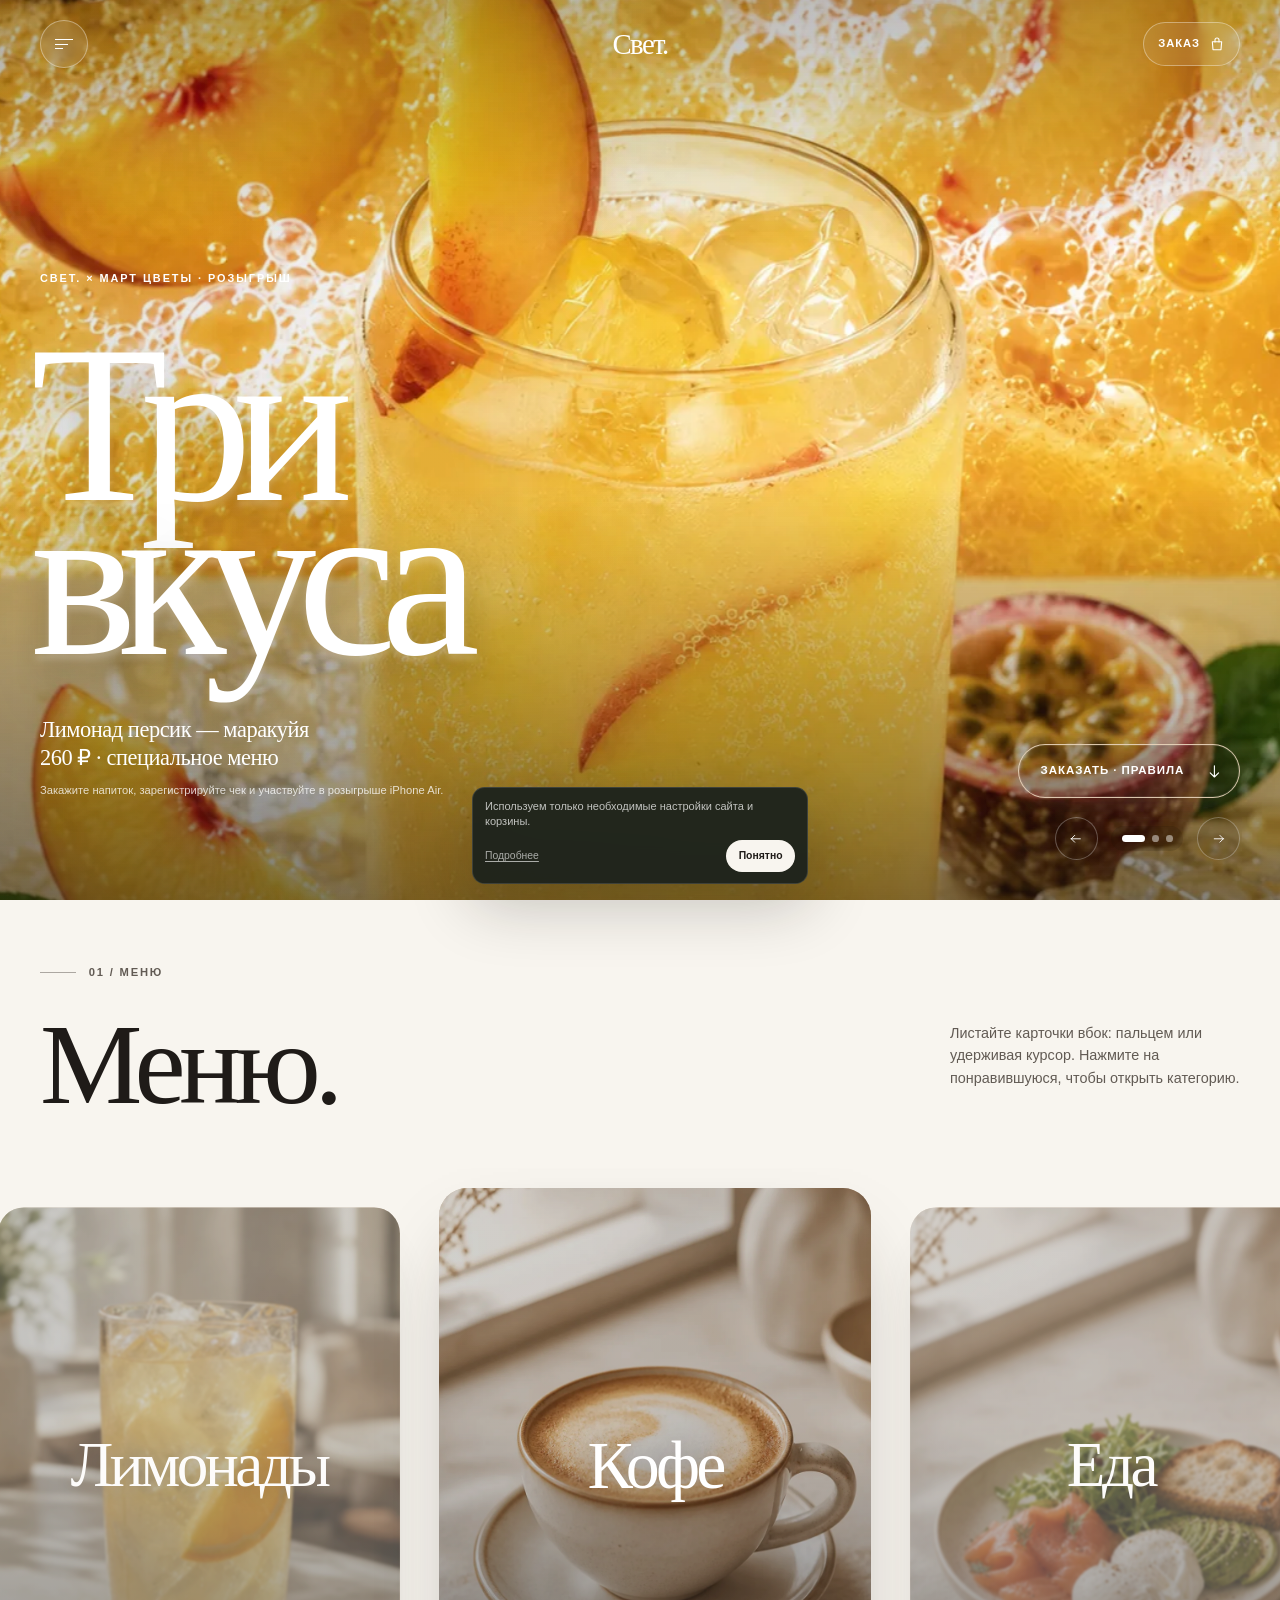
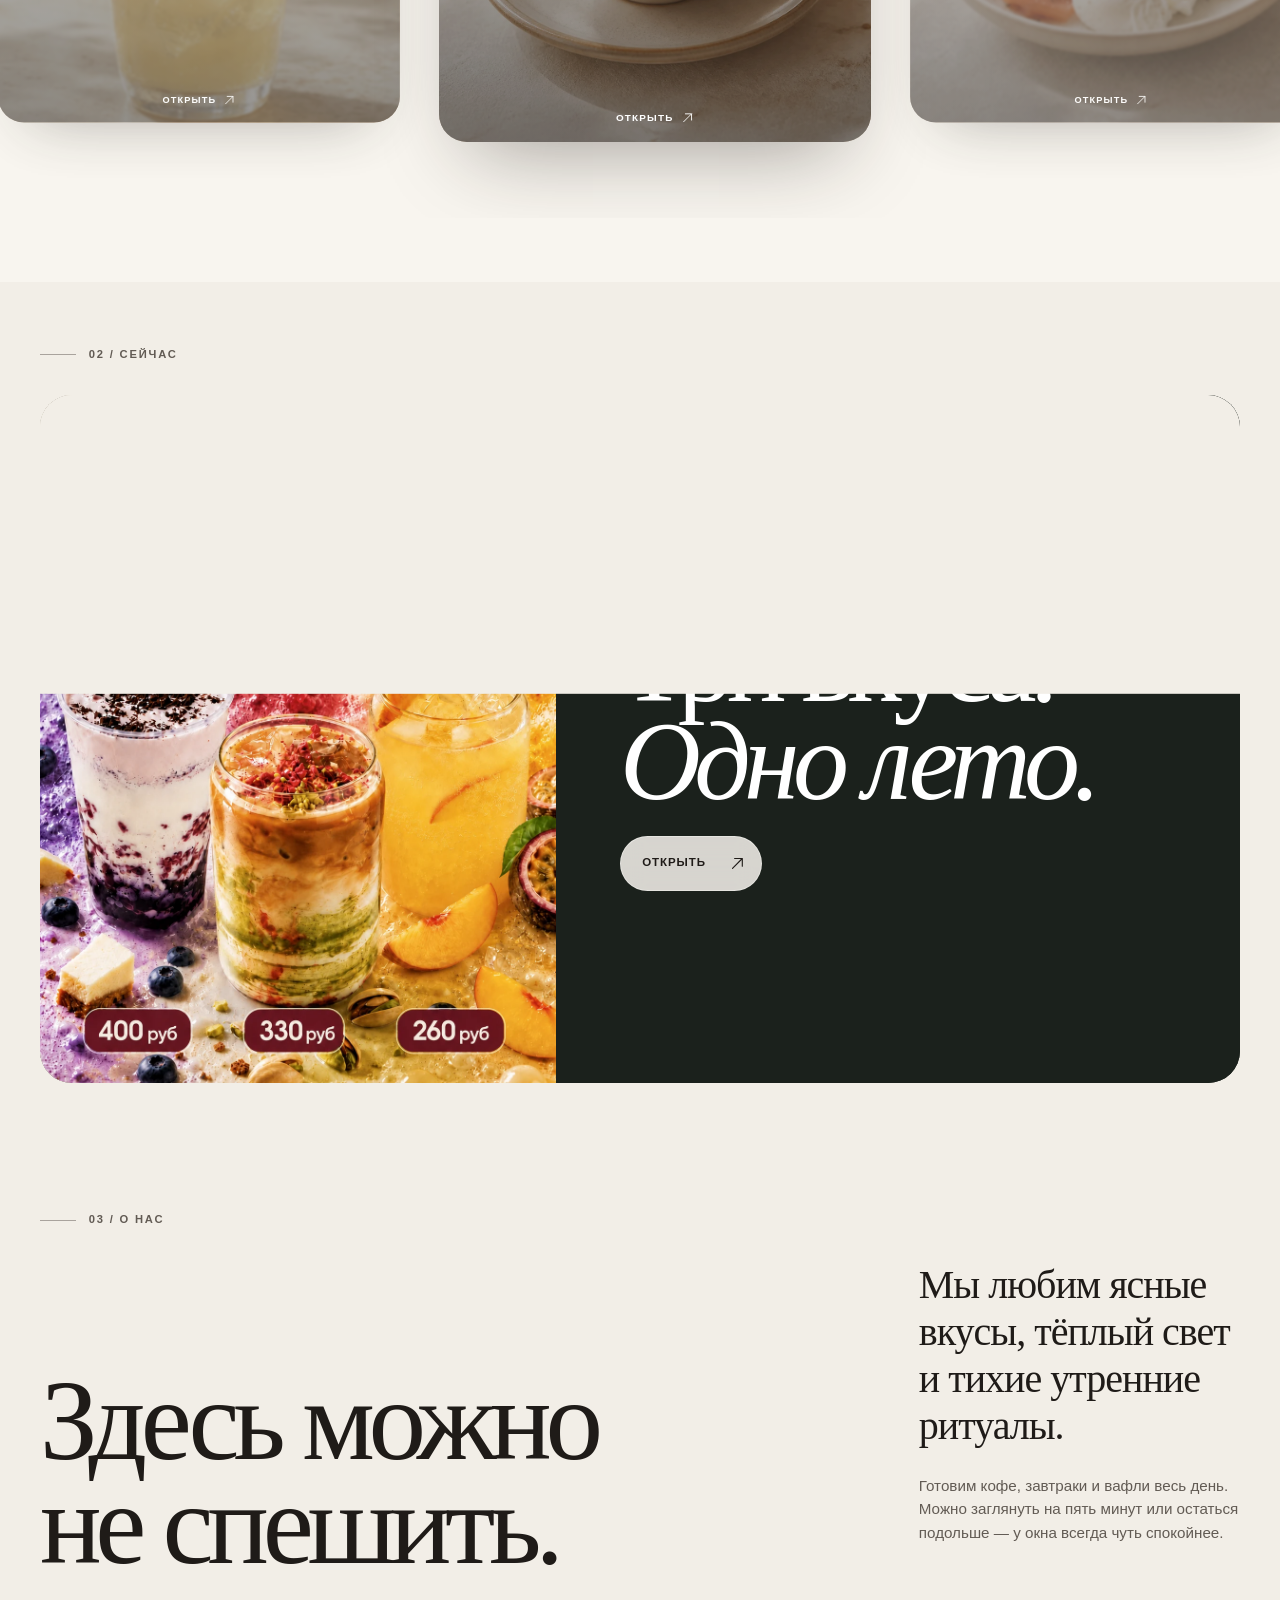
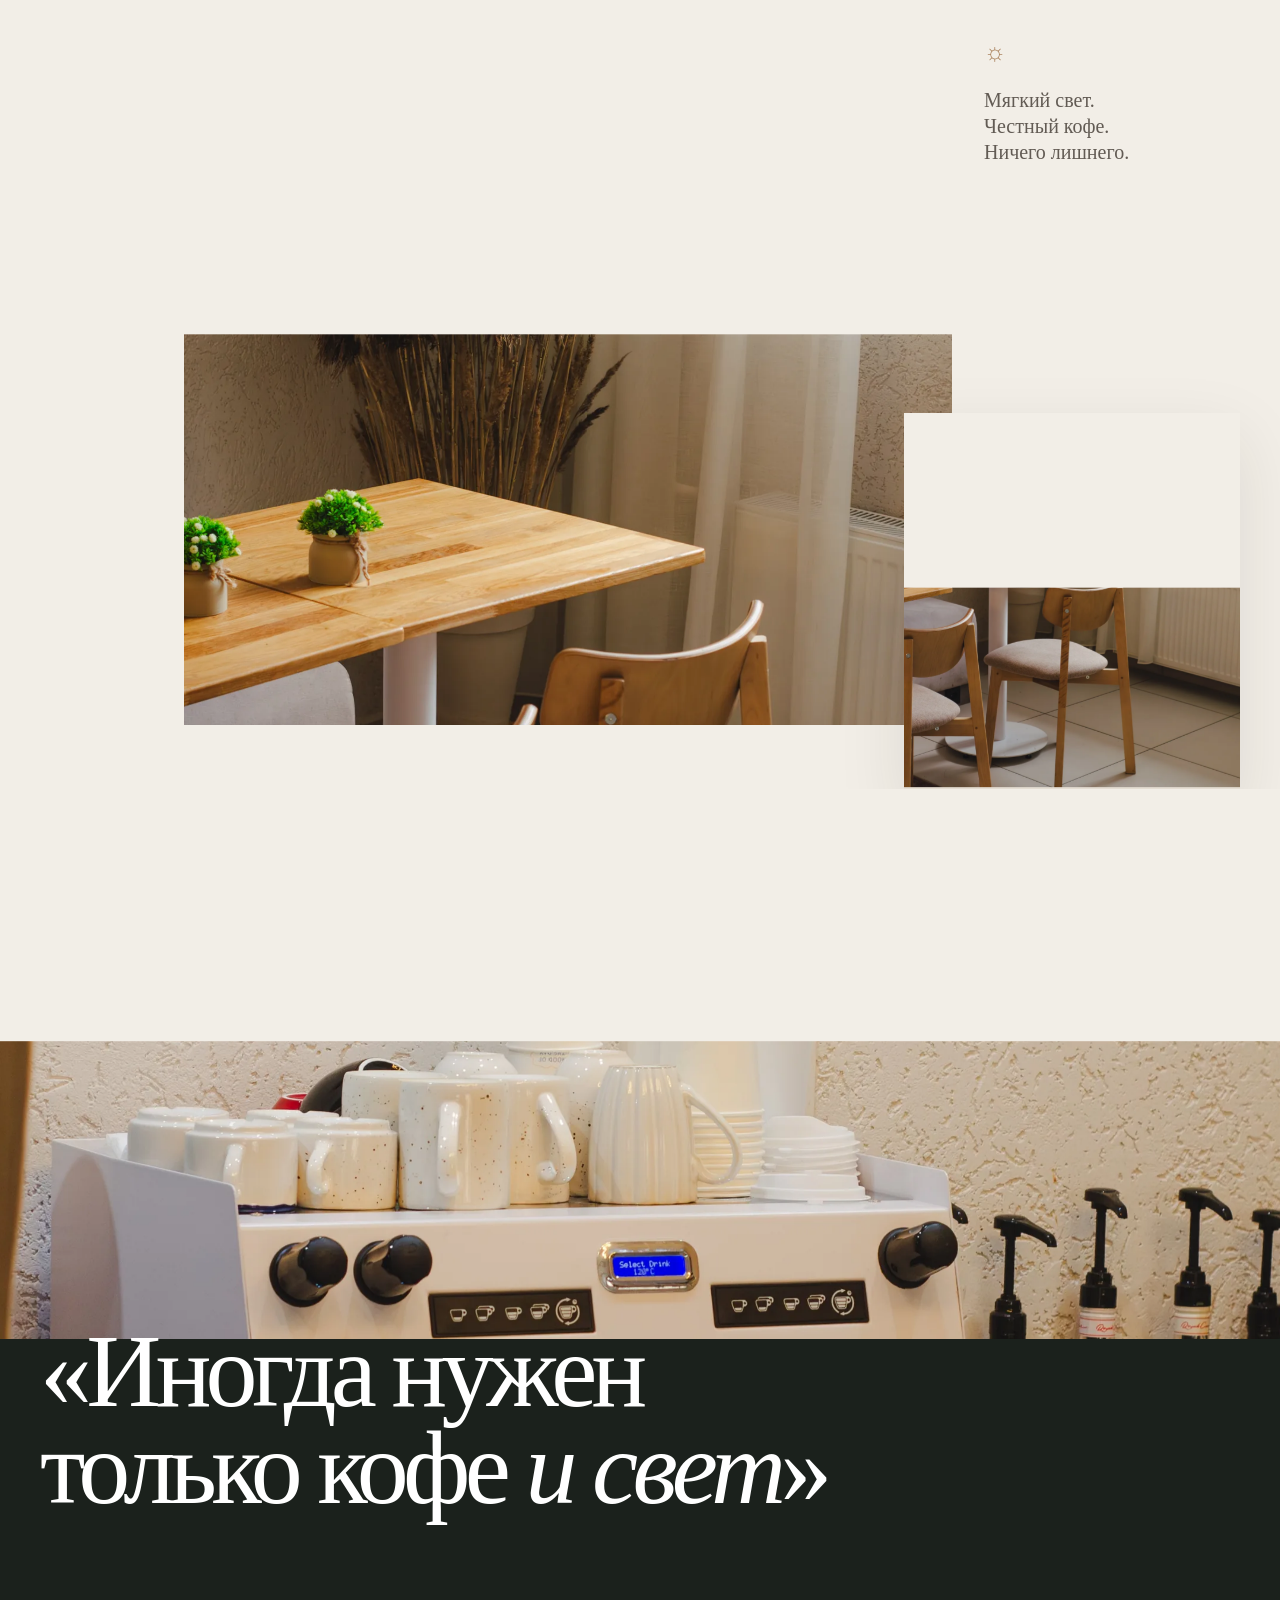
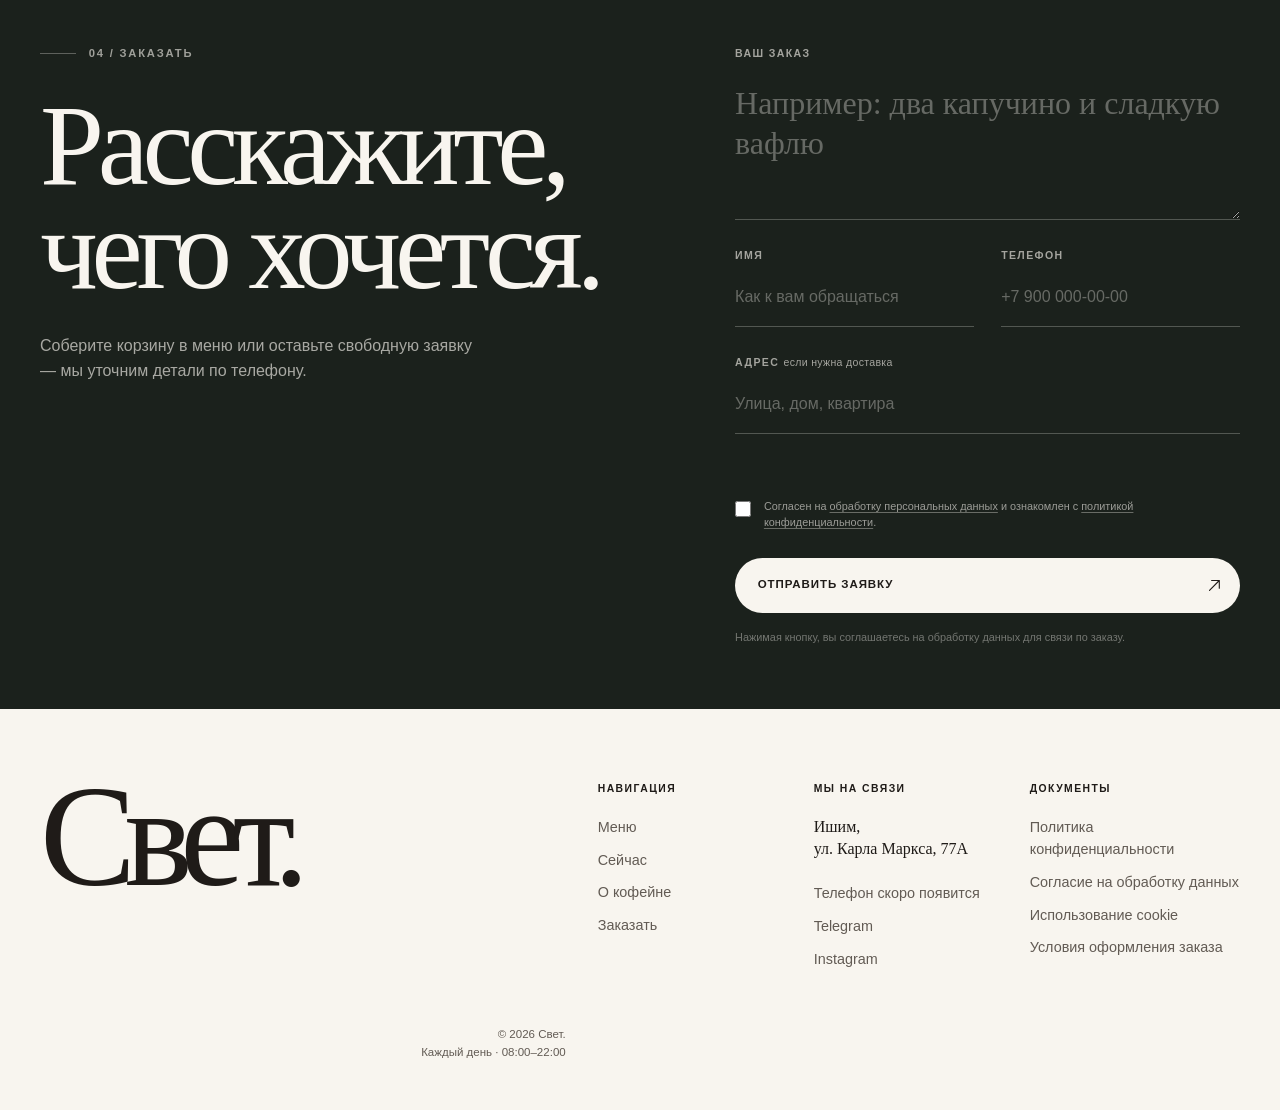
==== commit 1d85b864: "Deploy Svet Coffee v11 site" ====
--- a/index.html
+++ b/index.html
@@ -4,14 +4,67 @@
   <meta charset="utf-8">
   <meta name="viewport" content="width=device-width, initial-scale=1, viewport-fit=cover">
   <meta name="theme-color" content="#f2eee7">
-  <meta name="description" content="Свет. — кофе, тёплая еда и место, где можно не спешить.">
-  <title>Свет. — кофе и тихие завтраки</title>
+  <meta name="description" content="Кофейня «Свет.» в Ишиме: кофе, завтраки, вафли, еда и сезонные напитки. Адрес: улица Карла Маркса, 77А. Меню и заказ на сайте.">
+  <meta name="robots" content="index, follow, max-image-preview:large">
+  <meta name="geo.region" content="RU-TYU">
+  <meta name="geo.placename" content="Ишим">
+  <meta property="og:type" content="website">
+  <meta property="og:locale" content="ru_RU">
+  <meta property="og:site_name" content="Кофейня «Свет.»">
+  <meta property="og:title" content="Кофейня «Свет.» в Ишиме — кофе, еда и завтраки">
+  <meta property="og:description" content="Кофе, завтраки, вафли и сезонные напитки в Ишиме. Улица Карла Маркса, 77А.">
+  <title>Кофейня «Свет.» в Ишиме — кофе, еда и завтраки</title>
   <link rel="icon" href="assets/favicon.svg" type="image/svg+xml">
   <link rel="preload" href="assets/contest-peach-passionfruit.webp" as="image" fetchpriority="high">
-  <link rel="stylesheet" href="assets/styles.css?v=14">
+  <link rel="stylesheet" href="assets/styles.css?v=11">
+  <script type="application/ld+json">
+  {
+    "@context": "https://schema.org",
+    "@graph": [
+      {
+        "@type": "WebSite",
+        "name": "Кофейня «Свет.»",
+        "alternateName": "Свет. Ишим",
+        "inLanguage": "ru-RU"
+      },
+      {
+        "@type": "CafeOrCoffeeShop",
+        "@id": "#coffee-shop",
+        "name": "Кофейня «Свет.»",
+        "alternateName": "Свет.",
+        "description": "Кофейня в Ишиме, где готовят кофе, завтраки, вафли, горячую еду и сезонные напитки.",
+        "priceRange": "₽₽",
+        "servesCuisine": ["Кофе", "Завтраки", "Вафли", "Европейская кухня"],
+        "address": {
+          "@type": "PostalAddress",
+          "streetAddress": "улица Карла Маркса, 77А",
+          "addressLocality": "Ишим",
+          "addressRegion": "Тюменская область",
+          "addressCountry": "RU"
+        },
+        "openingHoursSpecification": {
+          "@type": "OpeningHoursSpecification",
+          "dayOfWeek": ["Monday", "Tuesday", "Wednesday", "Thursday", "Friday", "Saturday", "Sunday"],
+          "opens": "08:00",
+          "closes": "22:00"
+        },
+        "hasMenu": {
+          "@type": "Menu",
+          "name": "Меню кофейни «Свет.»",
+          "hasMenuSection": [
+            {"@type": "MenuSection", "name": "Кофе"},
+            {"@type": "MenuSection", "name": "Лимонады и напитки"},
+            {"@type": "MenuSection", "name": "Завтраки и еда"},
+            {"@type": "MenuSection", "name": "Сладкие вафли и десерты"}
+          ]
+        }
+      }
+    ]
+  }
+  </script>
   <script>document.documentElement.classList.add('js', 'intro-pending');</script>
-  <script src="assets/config.js?v=14"></script>
-  <script defer src="assets/app.js?v=14"></script>
+  <script src="assets/config.js?v=11"></script>
+  <script defer src="assets/app.js?v=11"></script>
 </head>
 <body>
   <a class="skip-link" href="#main">К содержанию</a>
@@ -44,36 +97,27 @@
       <div class="hero__media" data-hero-slider aria-label="Специальное меню акции">
         <div class="hero__slides" data-hero-image>
           <button class="hero__slide is-active" type="button" data-hero-slide="0" data-open-contest aria-label="Лимонад персик — маракуйя. Открыть специальное меню и правила акции">
-            <picture>
-              <source media="(min-width: 769px)" srcset="assets/contest-peach-passionfruit-desktop.webp 1280w, assets/contest-peach-passionfruit-desktop-1920.webp 1920w" sizes="100vw">
-              <img src="assets/contest-peach-passionfruit.webp" alt="Лимонад персик — маракуйя" width="1086" height="1448" fetchpriority="high" decoding="async">
-            </picture>
+            <img src="assets/contest-peach-passionfruit.webp" alt="Лимонад персик — маракуйя" width="1086" height="1448" fetchpriority="high" decoding="async">
           </button>
           <button class="hero__slide" type="button" data-hero-slide="1" data-open-contest aria-label="Малиново-фисташковый латте. Открыть специальное меню и правила акции">
-            <picture>
-              <source media="(min-width: 769px)" srcset="assets/contest-raspberry-pistachio-desktop.webp 1280w, assets/contest-raspberry-pistachio-desktop-1920.webp 1920w" sizes="100vw">
-              <img src="assets/contest-raspberry-pistachio.webp" alt="Малиново-фисташковый латте" width="1086" height="1448" loading="eager" decoding="async">
-            </picture>
+            <img src="assets/contest-raspberry-pistachio.webp" alt="Малиново-фисташковый латте" width="1086" height="1448" loading="eager" decoding="async">
           </button>
           <button class="hero__slide" type="button" data-hero-slide="2" data-open-contest aria-label="Бабл черничный чизкейк. Открыть специальное меню и правила акции">
-            <picture>
-              <source media="(min-width: 769px)" srcset="assets/contest-blueberry-desktop.webp 1280w, assets/contest-blueberry-desktop-1920.webp 1920w" sizes="100vw">
-              <img src="assets/contest-blueberry.webp" alt="Бабл черничный чизкейк" width="1086" height="1448" loading="eager" decoding="async">
-            </picture>
+            <img src="assets/contest-blueberry.webp" alt="Бабл черничный чизкейк" width="1086" height="1448" loading="eager" decoding="async">
           </button>
         </div>
       </div>
       <div class="hero__veil" aria-hidden="true"></div>
       <div class="hero__content page-shell">
         <p class="eyebrow hero__eyebrow" data-hero-item>Свет. × МАРТ Цветы · розыгрыш</p>
-        <h1 id="heroTitle" class="hero__title hero__title--promo" data-hero-item>Три<br>вкуса<span>.</span></h1>
+        <h1 id="heroTitle" class="hero__title hero__title--promo" data-hero-item>Три<br>вкуса</h1>
         <div class="hero__footer" data-hero-item>
           <div class="hero__promo-copy">
             <p><strong data-hero-slide-name>Лимонад персик — маракуйя</strong><br><span data-hero-slide-price>260 ₽</span> · специальное меню</p>
             <small>Закажите напиток, зарегистрируйте чек и участвуйте в розыгрыше iPhone Air.</small>
           </div>
-          <button class="glass-button" type="button" data-open-contest>
-            Заказать
+          <button class="glass-button hero__cta" type="button" data-open-contest>
+            Заказать · правила
             <svg aria-hidden="true"><use href="#icon-arrow-down"></use></svg>
           </button>
         </div>
@@ -212,6 +256,7 @@
       </div>
       <div class="footer__column">
         <p class="footer__label">Мы на связи</p>
+        <p class="footer__address">Ишим,<br>ул. Карла Маркса, 77А</p>
         <a href="#" data-contact-link>Телефон скоро появится</a>
         <a href="#">Telegram</a>
         <a href="#">Instagram</a>
--- a/assets/styles.css
+++ b/assets/styles.css
@@ -577,18 +577,11 @@
   padding: 0;
   overflow: hidden;
   background: #b18a67;
-  cursor: grab;
+  cursor: pointer;
   opacity: 0;
   visibility: hidden;
   transform: scale(1.055);
   transition: opacity 1.15s var(--ease-smooth), visibility 1.15s, transform 6.8s linear;
-  touch-action: pan-y;
-  -webkit-user-drag: none;
-  user-select: none;
-}
-
-.hero__slide:active {
-  cursor: grabbing;
 }
 
 .hero__slide.is-active {
@@ -598,18 +591,11 @@
   transform: scale(1);
 }
 
-.hero__slide img,
-.hero__slide picture {
+.hero__slide img {
   width: 100%;
   height: 100%;
   object-fit: cover;
   object-position: 50% 50%;
-  pointer-events: none;
-  -webkit-user-drag: none;
-}
-
-.hero__slide picture {
-  display: block;
 }
 
 .hero__veil {
@@ -638,7 +624,7 @@
 
 .hero__eyebrow {
   position: absolute;
-  top: 24%;
+  top: 37%;
   left: 0;
 }
 
@@ -656,10 +642,16 @@
 }
 
 .hero__title--promo {
+  position: relative;
+  top: clamp(-1.35rem, -2vw, -.75rem);
   max-width: 8ch;
-  margin-bottom: 1.25rem;
+  margin-bottom: clamp(2rem, 4vw, 3.25rem);
   font-size: clamp(5.4rem, 22vw, 14rem);
   line-height: .69;
+  text-shadow:
+    0 .025em .03em rgba(255,255,255,.2),
+    0 .09em .16em rgba(23,15,10,.25),
+    0 .28em .68em rgba(23,15,10,.22);
 }
 
 .hero__footer {
@@ -699,6 +691,62 @@
   background: rgba(255,255,255,.045);
   -webkit-backdrop-filter: blur(7px);
   backdrop-filter: blur(7px);
+}
+
+.hero__cta {
+  position: relative;
+  isolation: isolate;
+  overflow: hidden;
+  border-color: rgba(235,216,190,.9) !important;
+  background: rgba(43,34,27,.16) !important;
+  box-shadow:
+    0 0 0 1px rgba(255,255,255,.08) inset,
+    0 .8rem 2.5rem rgba(25,17,12,.18),
+    0 0 2rem rgba(229,204,174,.12);
+  animation: hero-cta-breathe 4.8s ease-in-out infinite;
+}
+
+.hero__cta::before {
+  position: absolute;
+  z-index: -1;
+  top: -145%;
+  left: -65%;
+  width: 105%;
+  height: 390%;
+  border-radius: 50%;
+  background: radial-gradient(ellipse at center, rgba(244,226,204,.38) 0%, rgba(244,226,204,.1) 44%, transparent 70%);
+  content: "";
+  transform: translateX(-35%) rotate(10deg);
+  animation: hero-cta-cloud 5.6s var(--ease-smooth) infinite;
+}
+
+.hero__cta::after {
+  position: absolute;
+  inset: 0;
+  border: 1px solid rgba(249,236,220,.68);
+  border-radius: inherit;
+  content: "";
+  opacity: 0;
+  transform: scale(.88);
+  animation: hero-cta-wave 3.8s ease-out infinite;
+  pointer-events: none;
+}
+
+@keyframes hero-cta-cloud {
+  0%, 12% { transform: translateX(-45%) rotate(8deg); opacity: .28; }
+  52% { transform: translateX(105%) rotate(-8deg); opacity: .72; }
+  100% { transform: translateX(190%) rotate(-12deg); opacity: .18; }
+}
+
+@keyframes hero-cta-wave {
+  0%, 20% { opacity: 0; transform: scale(.9); }
+  48% { opacity: .72; }
+  82%, 100% { opacity: 0; transform: scale(1.08); }
+}
+
+@keyframes hero-cta-breathe {
+  0%, 100% { box-shadow: 0 0 0 1px rgba(255,255,255,.08) inset, 0 .8rem 2.5rem rgba(25,17,12,.18), 0 0 1.1rem rgba(229,204,174,.08); }
+  50% { box-shadow: 0 0 0 1px rgba(255,255,255,.14) inset, 0 1rem 3rem rgba(25,17,12,.22), 0 0 2.8rem rgba(229,204,174,.3); }
 }
 
 .hero__controls {
@@ -1265,6 +1313,14 @@
 .footer__column a {
   width: fit-content;
   color: var(--ink-soft);
+}
+
+.footer__address {
+  margin: 0 0 .8rem;
+  color: var(--ink);
+  font-family: var(--serif);
+  font-size: 1rem;
+  line-height: 1.35;
 }
 
 .footer__label {
@@ -3021,11 +3077,15 @@
   }
 
   .hero__eyebrow {
-    top: 22%;
+    top: 30%;
   }
 
   .hero__title {
     margin-bottom: -.2rem;
+  }
+
+  .hero__title--promo {
+    margin-bottom: clamp(2.2rem, 3vw, 3.25rem);
   }
 
   .story__intro {
@@ -3095,7 +3155,7 @@
   }
 
   .hero__eyebrow {
-    top: 24%;
+    top: 32%;
   }
 
   .story__gallery {
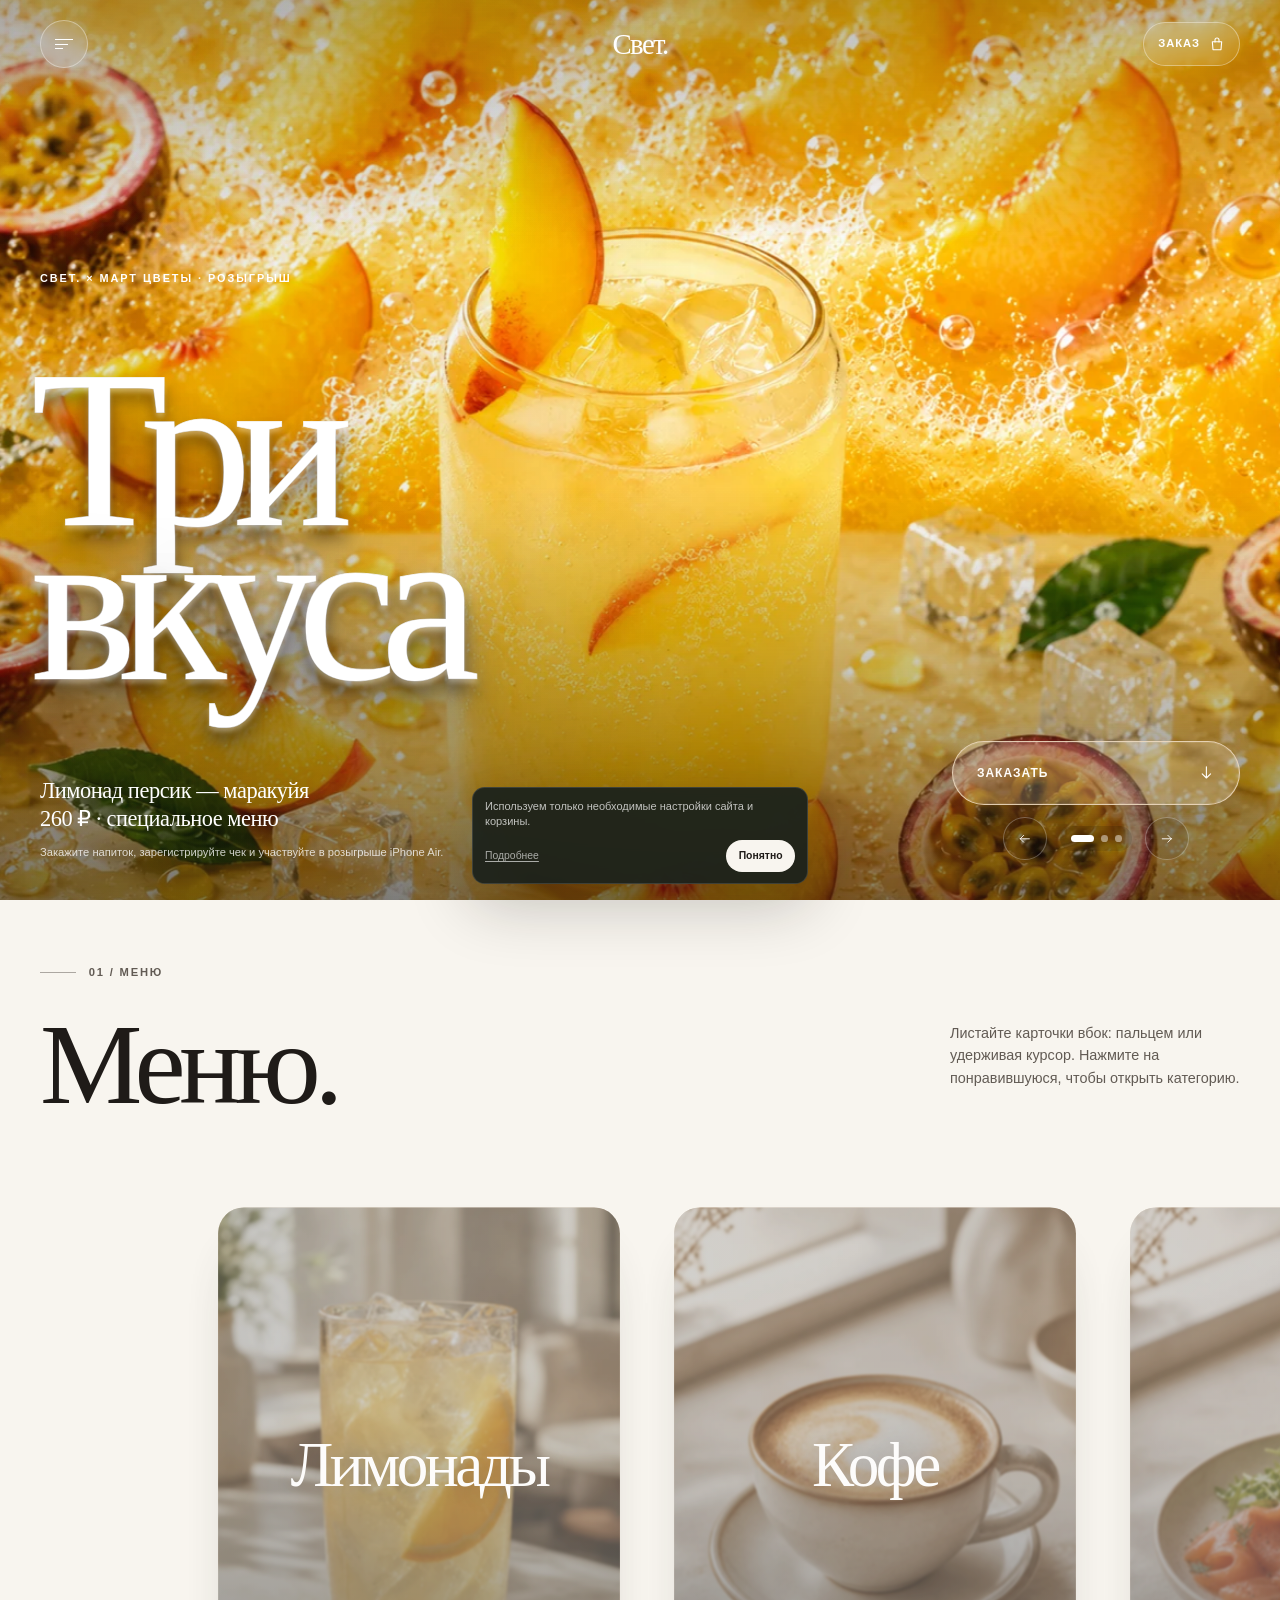
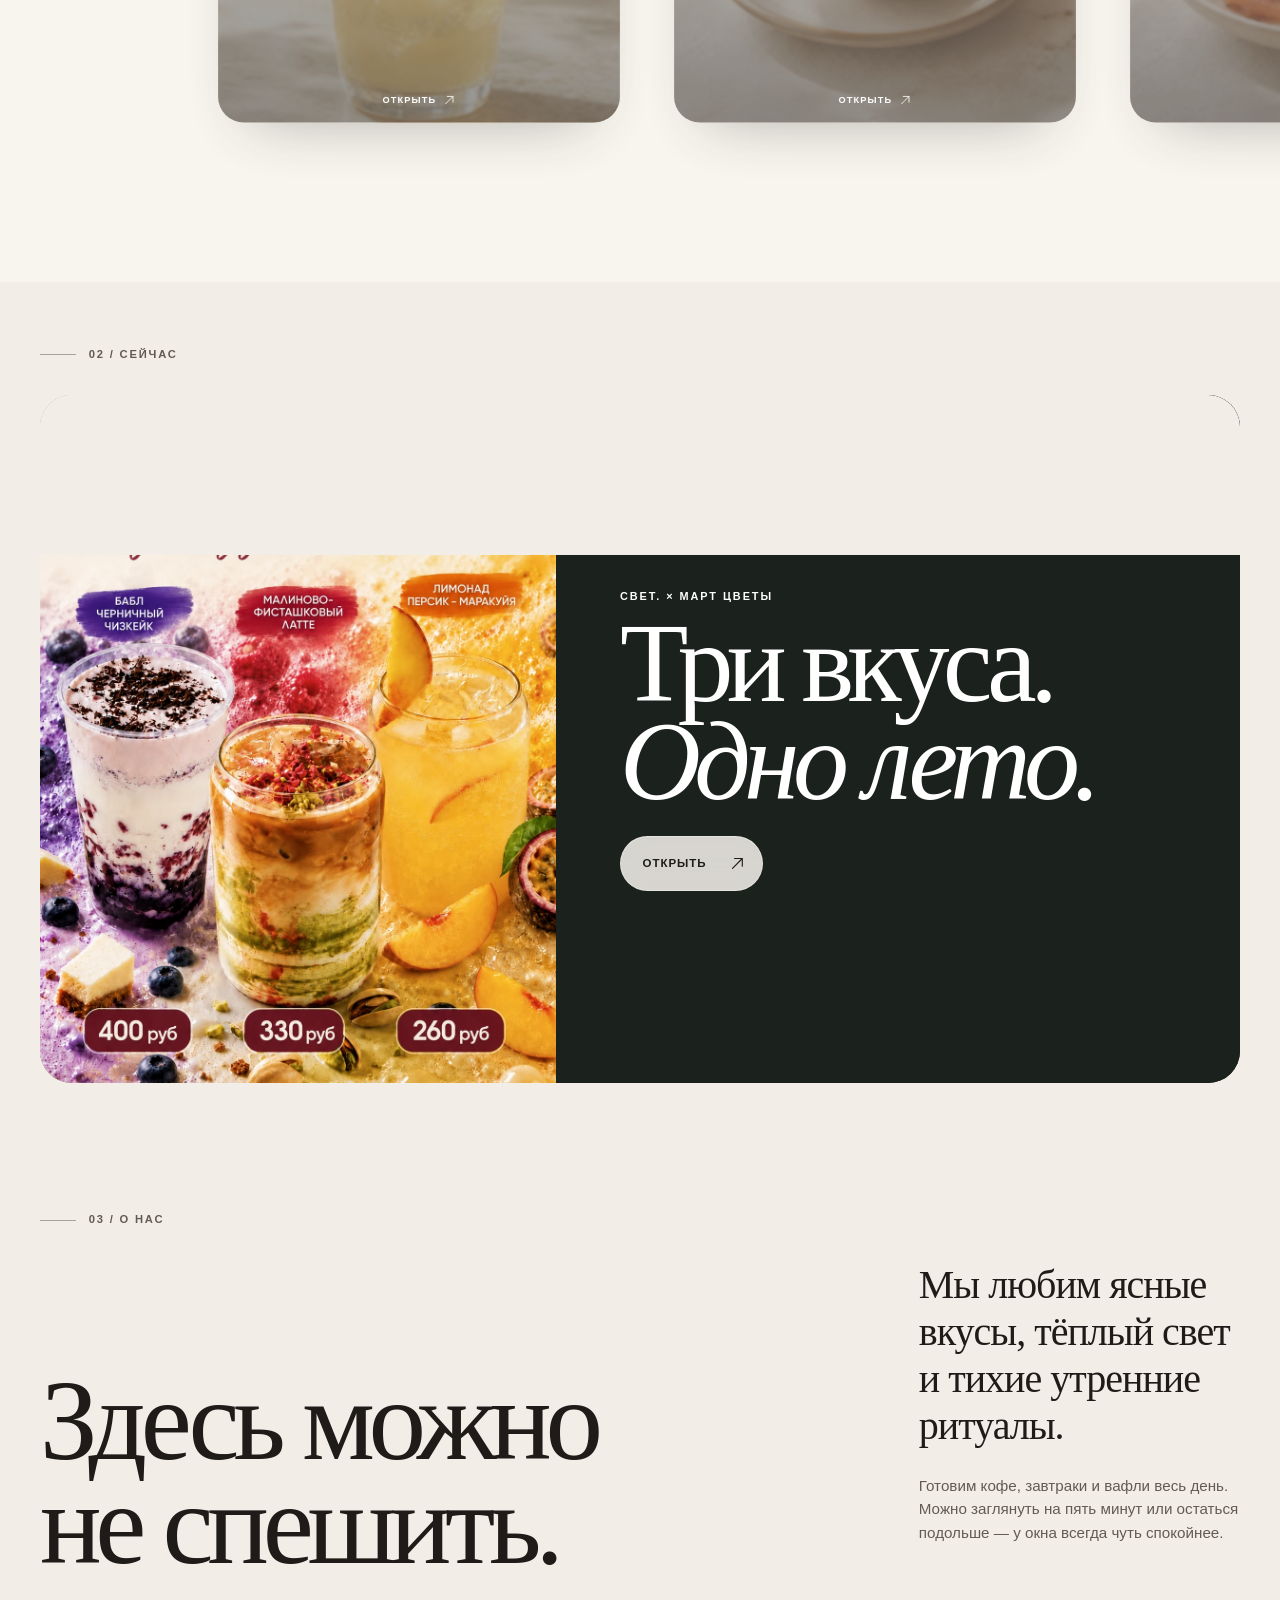
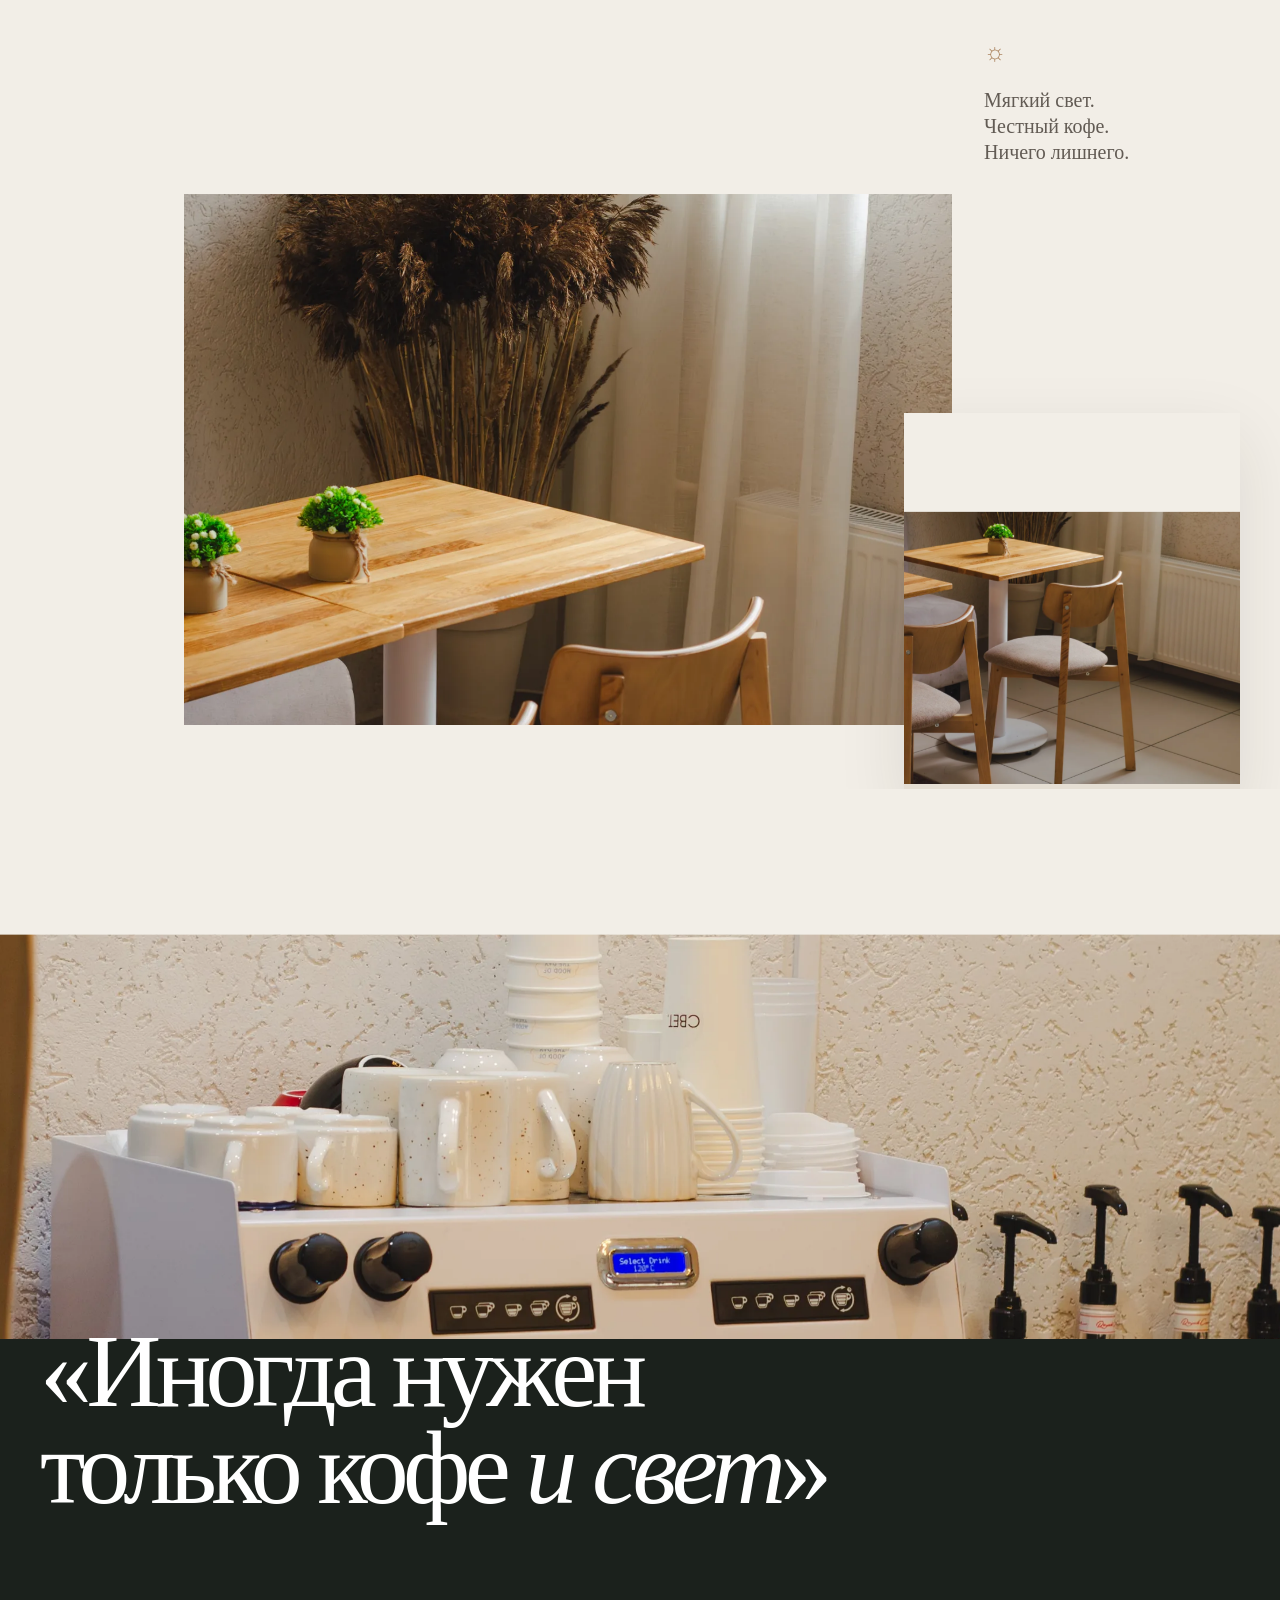
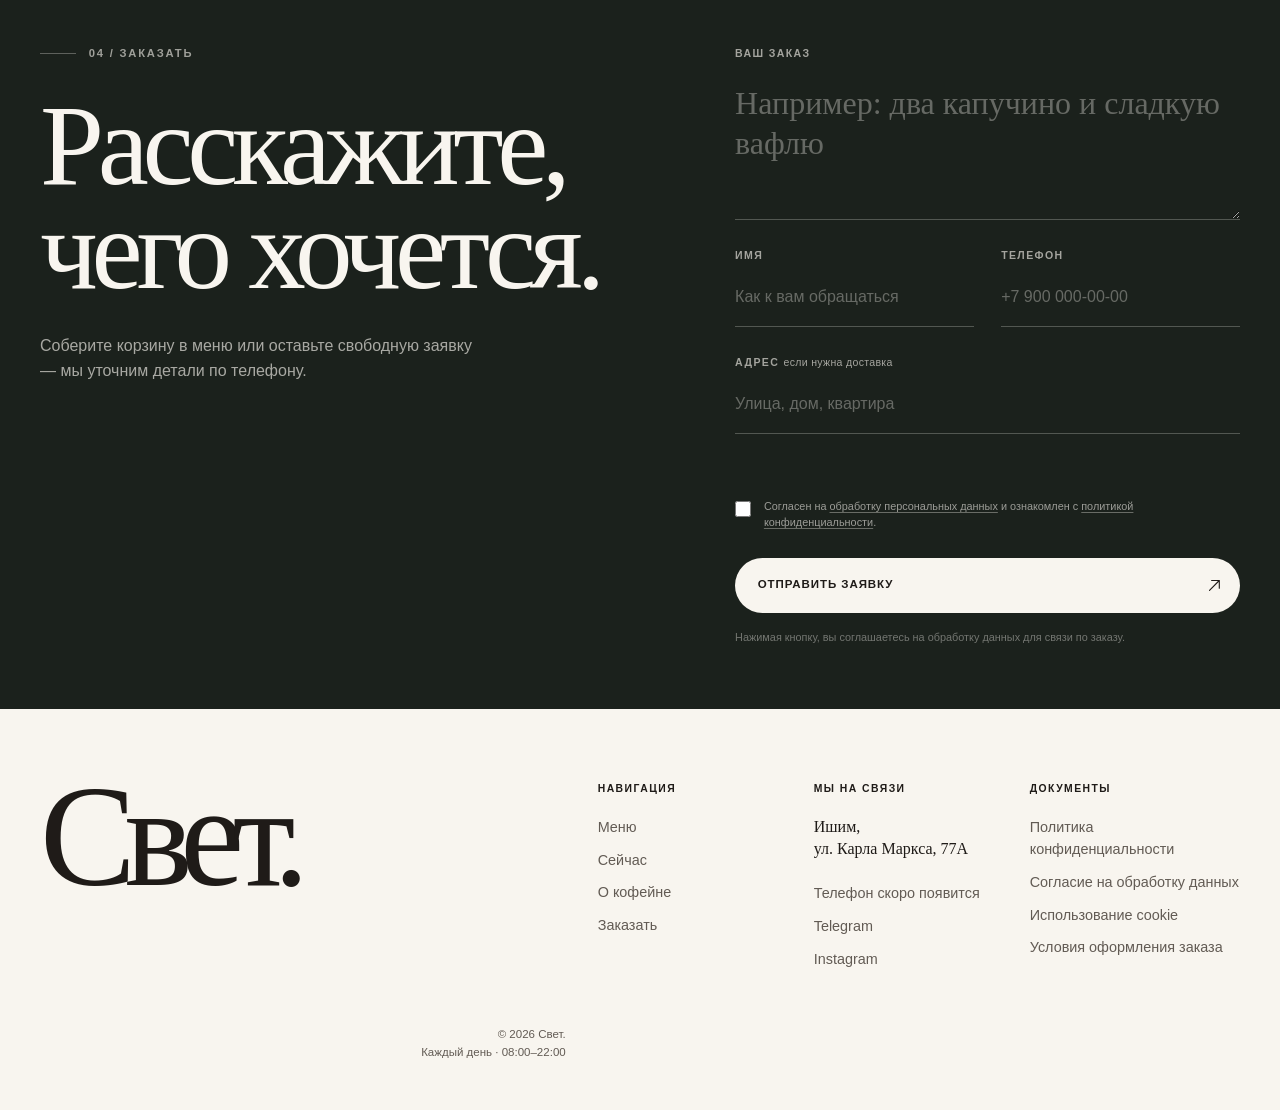
==== commit 9e37c02f: "Deploy Svet Coffee v12" ====
--- a/index.html
+++ b/index.html
@@ -16,7 +16,7 @@
   <title>Кофейня «Свет.» в Ишиме — кофе, еда и завтраки</title>
   <link rel="icon" href="assets/favicon.svg" type="image/svg+xml">
   <link rel="preload" href="assets/contest-peach-passionfruit.webp" as="image" fetchpriority="high">
-  <link rel="stylesheet" href="assets/styles.css?v=11">
+  <link rel="stylesheet" href="assets/styles.css?v=12">
   <script type="application/ld+json">
   {
     "@context": "https://schema.org",
@@ -63,8 +63,8 @@
   }
   </script>
   <script>document.documentElement.classList.add('js', 'intro-pending');</script>
-  <script src="assets/config.js?v=11"></script>
-  <script defer src="assets/app.js?v=11"></script>
+  <script src="assets/config.js?v=12"></script>
+  <script defer src="assets/app.js?v=12"></script>
 </head>
 <body>
   <a class="skip-link" href="#main">К содержанию</a>
@@ -97,13 +97,22 @@
       <div class="hero__media" data-hero-slider aria-label="Специальное меню акции">
         <div class="hero__slides" data-hero-image>
           <button class="hero__slide is-active" type="button" data-hero-slide="0" data-open-contest aria-label="Лимонад персик — маракуйя. Открыть специальное меню и правила акции">
-            <img src="assets/contest-peach-passionfruit.webp" alt="Лимонад персик — маракуйя" width="1086" height="1448" fetchpriority="high" decoding="async">
+            <picture>
+              <source media="(min-width: 48rem)" srcset="assets/contest-peach-desktop.webp">
+              <img src="assets/contest-peach-passionfruit.webp" alt="Лимонад персик — маракуйя" width="1086" height="1448" fetchpriority="high" decoding="async">
+            </picture>
           </button>
           <button class="hero__slide" type="button" data-hero-slide="1" data-open-contest aria-label="Малиново-фисташковый латте. Открыть специальное меню и правила акции">
-            <img src="assets/contest-raspberry-pistachio.webp" alt="Малиново-фисташковый латте" width="1086" height="1448" loading="eager" decoding="async">
+            <picture>
+              <source media="(min-width: 48rem)" srcset="assets/contest-raspberry-desktop.webp">
+              <img src="assets/contest-raspberry-pistachio.webp" alt="Малиново-фисташковый латте" width="1086" height="1448" loading="eager" decoding="async">
+            </picture>
           </button>
           <button class="hero__slide" type="button" data-hero-slide="2" data-open-contest aria-label="Бабл черничный чизкейк. Открыть специальное меню и правила акции">
-            <img src="assets/contest-blueberry.webp" alt="Бабл черничный чизкейк" width="1086" height="1448" loading="eager" decoding="async">
+            <picture>
+              <source media="(min-width: 48rem)" srcset="assets/contest-blueberry-desktop.webp">
+              <img src="assets/contest-blueberry.webp" alt="Бабл черничный чизкейк" width="1086" height="1448" loading="eager" decoding="async">
+            </picture>
           </button>
         </div>
       </div>
@@ -116,19 +125,21 @@
             <p><strong data-hero-slide-name>Лимонад персик — маракуйя</strong><br><span data-hero-slide-price>260 ₽</span> · специальное меню</p>
             <small>Закажите напиток, зарегистрируйте чек и участвуйте в розыгрыше iPhone Air.</small>
           </div>
-          <button class="glass-button hero__cta" type="button" data-open-contest>
-            Заказать · правила
-            <svg aria-hidden="true"><use href="#icon-arrow-down"></use></svg>
-          </button>
-        </div>
-        <div class="hero__controls" data-hero-item>
-          <button type="button" data-hero-prev aria-label="Предыдущий напиток"><svg aria-hidden="true"><use href="#icon-arrow-down"></use></svg></button>
-          <div class="hero__dots" role="group" aria-label="Выбрать напиток">
-            <button class="is-active" type="button" data-hero-dot="0" aria-label="Лимонад персик — маракуйя" aria-current="true"></button>
-            <button type="button" data-hero-dot="1" aria-label="Малиново-фисташковый латте"></button>
-            <button type="button" data-hero-dot="2" aria-label="Бабл черничный чизкейк"></button>
-          </div>
-          <button type="button" data-hero-next aria-label="Следующий напиток"><svg aria-hidden="true"><use href="#icon-arrow-down"></use></svg></button>
+          <div class="hero__actions">
+            <button class="glass-button hero__cta" type="button" data-open-contest>
+              Заказать
+              <svg aria-hidden="true"><use href="#icon-arrow-down"></use></svg>
+            </button>
+            <div class="hero__controls">
+              <button type="button" data-hero-prev aria-label="Предыдущий напиток"><svg aria-hidden="true"><use href="#icon-arrow-down"></use></svg></button>
+              <div class="hero__dots" role="group" aria-label="Выбрать напиток">
+                <button class="is-active" type="button" data-hero-dot="0" aria-label="Лимонад персик — маракуйя" aria-current="true"></button>
+                <button type="button" data-hero-dot="1" aria-label="Малиново-фисташковый латте"></button>
+                <button type="button" data-hero-dot="2" aria-label="Бабл черничный чизкейк"></button>
+              </div>
+              <button type="button" data-hero-next aria-label="Следующий напиток"><svg aria-hidden="true"><use href="#icon-arrow-down"></use></svg></button>
+            </div>
+          </div>
         </div>
       </div>
     </section>
--- a/assets/styles.css
+++ b/assets/styles.css
@@ -591,9 +591,14 @@
   transform: scale(1);
 }
 
+.hero__slide picture,
 .hero__slide img {
+  display: block;
   width: 100%;
   height: 100%;
+}
+
+.hero__slide img {
   object-fit: cover;
   object-position: 50% 50%;
 }
@@ -648,10 +653,13 @@
   margin-bottom: clamp(2rem, 4vw, 3.25rem);
   font-size: clamp(5.4rem, 22vw, 14rem);
   line-height: .69;
+  -webkit-text-stroke: clamp(.55px, .08vw, 1.15px) rgba(255,255,255,.88);
+  paint-order: stroke fill;
   text-shadow:
-    0 .025em .03em rgba(255,255,255,.2),
-    0 .09em .16em rgba(23,15,10,.25),
-    0 .28em .68em rgba(23,15,10,.22);
+    0 .018em .025em rgba(255,255,255,.34),
+    0 .055em .07em rgba(29,19,13,.52),
+    0 .13em .22em rgba(23,15,10,.38),
+    0 .34em .78em rgba(23,15,10,.3);
 }
 
 .hero__footer {
@@ -693,12 +701,25 @@
   backdrop-filter: blur(7px);
 }
 
+.hero__actions {
+  display: grid;
+  min-width: min(100%, 18rem);
+  justify-items: stretch;
+  gap: .75rem;
+}
+
 .hero__cta {
   position: relative;
   isolation: isolate;
   overflow: hidden;
+  min-height: 4rem;
+  padding-inline: 1.5rem;
   border-color: rgba(235,216,190,.9) !important;
-  background: rgba(43,34,27,.16) !important;
+  background: rgba(246,232,214,.2) !important;
+  color: #fffdf9;
+  font-size: .75rem;
+  font-weight: 650;
+  letter-spacing: .08em;
   box-shadow:
     0 0 0 1px rgba(255,255,255,.08) inset,
     0 .8rem 2.5rem rgba(25,17,12,.18),
@@ -751,9 +772,9 @@
 
 .hero__controls {
   display: flex;
-  margin-top: 1.15rem;
+  margin-top: 0;
   align-items: center;
-  justify-content: flex-end;
+  justify-content: center;
   gap: .85rem;
   pointer-events: auto;
 }
@@ -1382,7 +1403,8 @@
 .cart-fab {
   position: fixed;
   z-index: 90;
-  right: 1rem;
+  right: auto;
+  left: max(1rem, env(safe-area-inset-left));
   bottom: max(1rem, env(safe-area-inset-bottom));
   display: flex;
   min-height: 3.5rem;
@@ -1390,7 +1412,7 @@
   gap: .65rem;
   padding: .4rem .45rem .4rem .4rem;
   border: 1px solid rgba(255,255,255,.14);
-  border-radius: 999px;
+  border-radius: 1rem;
   background: rgba(27,33,28,.92);
   color: white;
   box-shadow: 0 1rem 3rem rgba(23,20,17,.28);
@@ -1454,6 +1476,7 @@
 dialog {
   padding: 0;
   border: 0;
+  outline: 0;
 }
 
 dialog::backdrop {
@@ -1560,6 +1583,8 @@
   margin: 0;
   overflow: visible;
   background: transparent;
+  outline: 0;
+  box-shadow: none;
 }
 
 .menu-dialog__surface {
@@ -1591,6 +1616,7 @@
   opacity: 0;
   transform: translate3d(0, 1.25rem, 0) scale(.99);
   transition-duration: .72s;
+  box-shadow: none;
 }
 
 .menu-dialog.is-swiping .menu-dialog__surface {
@@ -1642,17 +1668,19 @@
 }
 
 .menu-dialog__cart {
-  position: fixed;
+  position: absolute;
   z-index: 9;
   bottom: max(1rem, env(safe-area-inset-bottom));
   left: max(1rem, env(safe-area-inset-left));
-  display: grid;
-  min-width: 4.8rem;
-  min-height: 4.8rem;
-  padding: .55rem;
-  place-items: center;
+  display: flex;
+  min-width: 7.5rem;
+  min-height: 3.4rem;
+  padding: .45rem .8rem .45rem .45rem;
+  align-items: center;
+  justify-content: flex-start;
+  gap: .65rem;
   border: 1px solid rgba(255,255,255,.14);
-  border-radius: 1.35rem;
+  border-radius: 1rem;
   background: rgba(27,33,28,.94);
   color: white;
   box-shadow: 0 1rem 3rem rgba(23,20,17,.28);
@@ -1668,8 +1696,8 @@
 
 .menu-dialog__cart > span {
   display: grid;
-  width: 1.85rem;
-  height: 1.85rem;
+  width: 2.35rem;
+  height: 2.35rem;
   place-items: center;
   border-radius: 50%;
   background: rgba(255,255,255,.1);
@@ -1705,7 +1733,7 @@
   position: absolute;
   z-index: 7;
   top: max(5.5rem, calc(env(safe-area-inset-top) + 5rem));
-  right: max(.35rem, env(safe-area-inset-right));
+  right: max(.65rem, env(safe-area-inset-right));
   bottom: max(1.5rem, env(safe-area-inset-bottom));
   width: 2px;
   overflow: hidden;
@@ -1967,7 +1995,7 @@
   bottom: calc(100% + .55rem);
   display: grid;
   width: min(18rem, calc(100vw - 3rem));
-  max-height: min(21rem, 55vh);
+  max-height: min(21rem, var(--syrup-panel-space, 55vh));
   padding: .55rem;
   overflow-y: auto;
   gap: .15rem;
@@ -1983,6 +2011,28 @@
   -webkit-backdrop-filter: blur(18px);
   backdrop-filter: blur(18px);
   overscroll-behavior: contain;
+  scrollbar-width: thin;
+  scrollbar-color: rgba(132,102,76,.72) transparent;
+}
+
+.syrup-picker.opens-down .syrup-picker__panel {
+  top: calc(100% + .55rem);
+  bottom: auto;
+  transform: translateY(-.8rem) scale(.96);
+  transform-origin: right top;
+}
+
+.syrup-picker.opens-down.is-open .syrup-picker__panel {
+  transform: none;
+}
+
+.syrup-picker__panel::-webkit-scrollbar { width: .46rem; }
+.syrup-picker__panel::-webkit-scrollbar-track { background: transparent; }
+.syrup-picker__panel::-webkit-scrollbar-thumb {
+  border: 2px solid transparent;
+  border-radius: 999px;
+  background: rgba(132,102,76,.7);
+  background-clip: padding-box;
 }
 
 .syrup-picker.is-open .syrup-picker__panel {
@@ -2020,6 +2070,11 @@
   padding: 1.5rem;
   border-radius: 1.25rem;
   background: var(--paper-deep);
+}
+
+.menu-dialog__extras:empty,
+.menu-dialog__extras[hidden] {
+  display: none;
 }
 
 .menu-dialog__extras h3 {
@@ -2365,6 +2420,19 @@
   max-width: 18rem;
   color: var(--ink-soft);
   font-size: .8rem;
+}
+
+.cart-empty__menu-button {
+  min-width: 12rem;
+  margin-top: 1.25rem;
+  padding: .9rem 1.2rem;
+  border: 1px solid rgba(31,27,24,.14);
+  border-radius: 1rem;
+  background: var(--dark);
+  color: white;
+  cursor: pointer;
+  font-size: .72rem;
+  font-weight: 650;
 }
 
 .cart-item {
@@ -2980,7 +3048,7 @@
 
   .dialog-scroll-track {
     top: 4.9rem;
-    right: -2.4rem;
+    right: -2.8rem;
     bottom: 1rem;
   }
 
@@ -3064,10 +3132,6 @@
 }
 
 @media (min-width: 64rem) {
-  .cart-fab {
-    display: none !important;
-  }
-
   .header-order span:first-child {
     display: inline;
   }
@@ -3152,6 +3216,10 @@
   .hero__footer {
     align-items: flex-start;
     flex-direction: column;
+  }
+
+  .hero__actions {
+    width: 100%;
   }
 
   .hero__eyebrow {
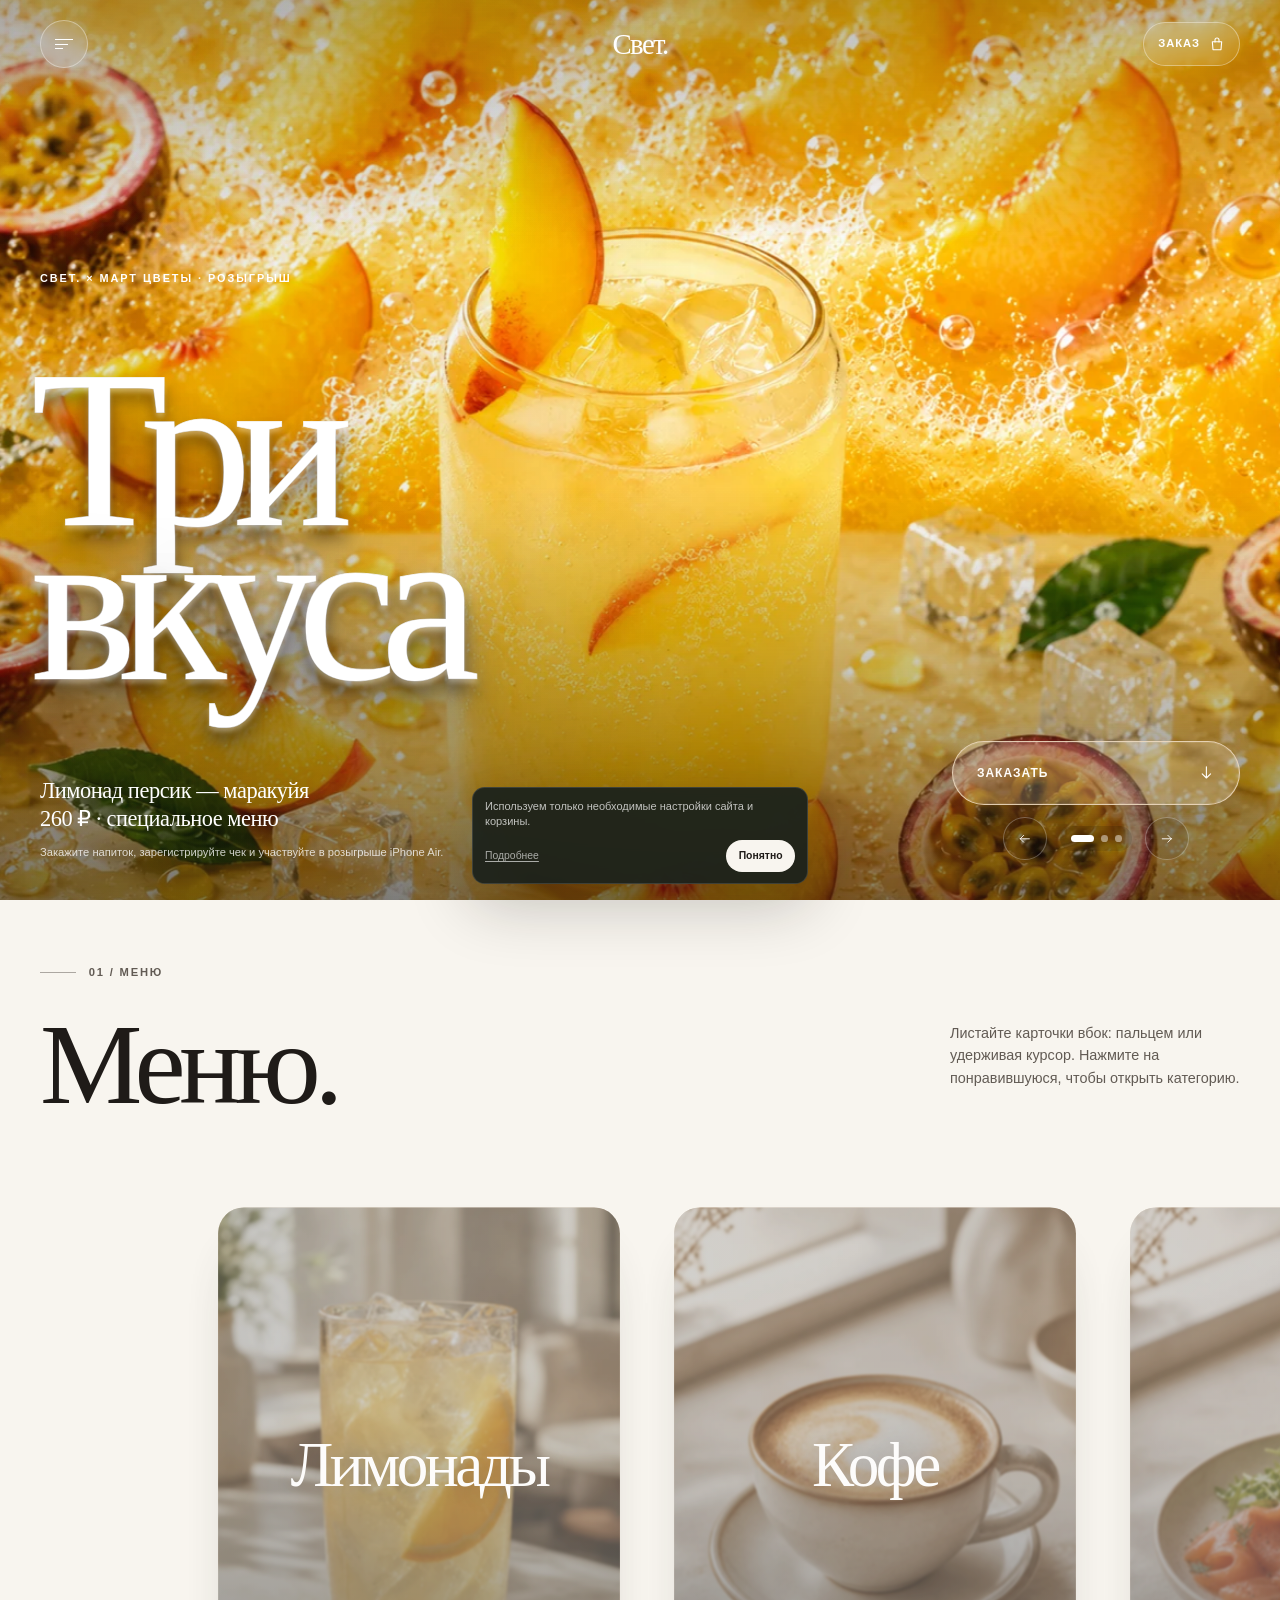
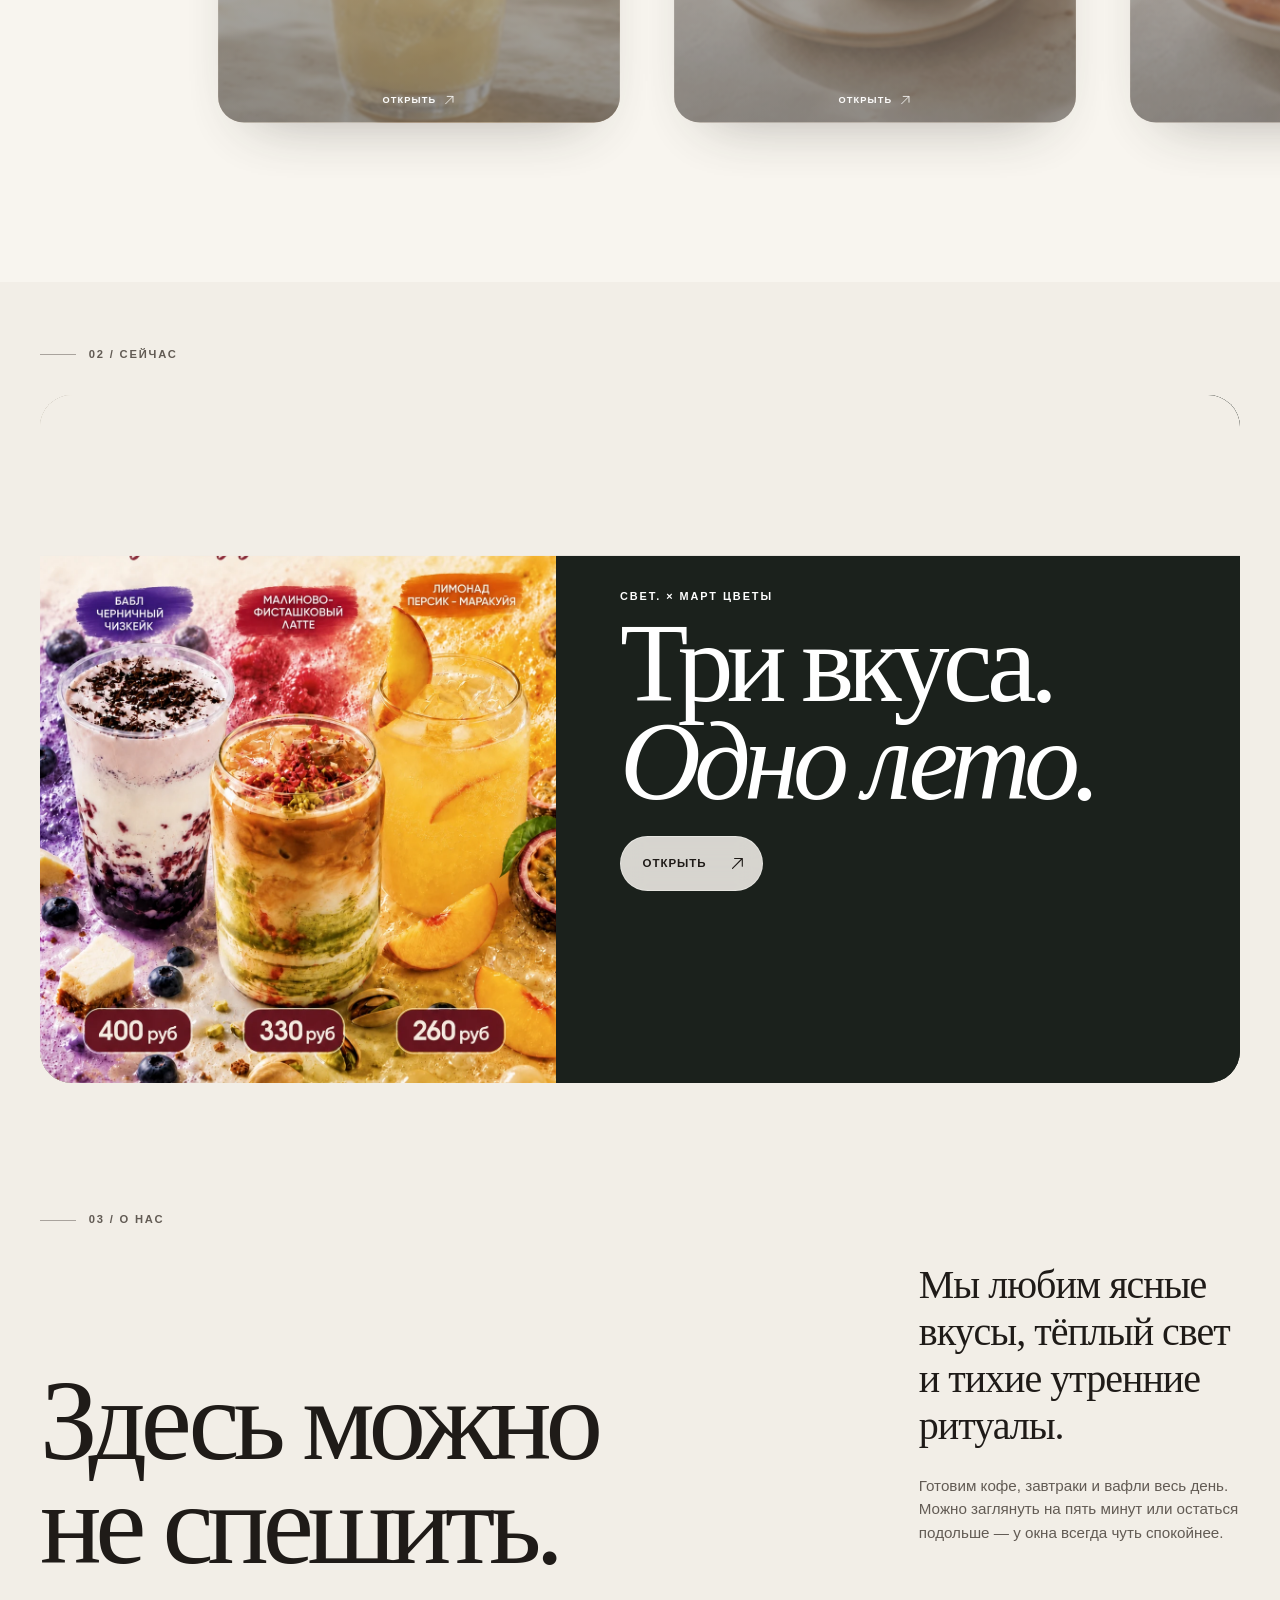
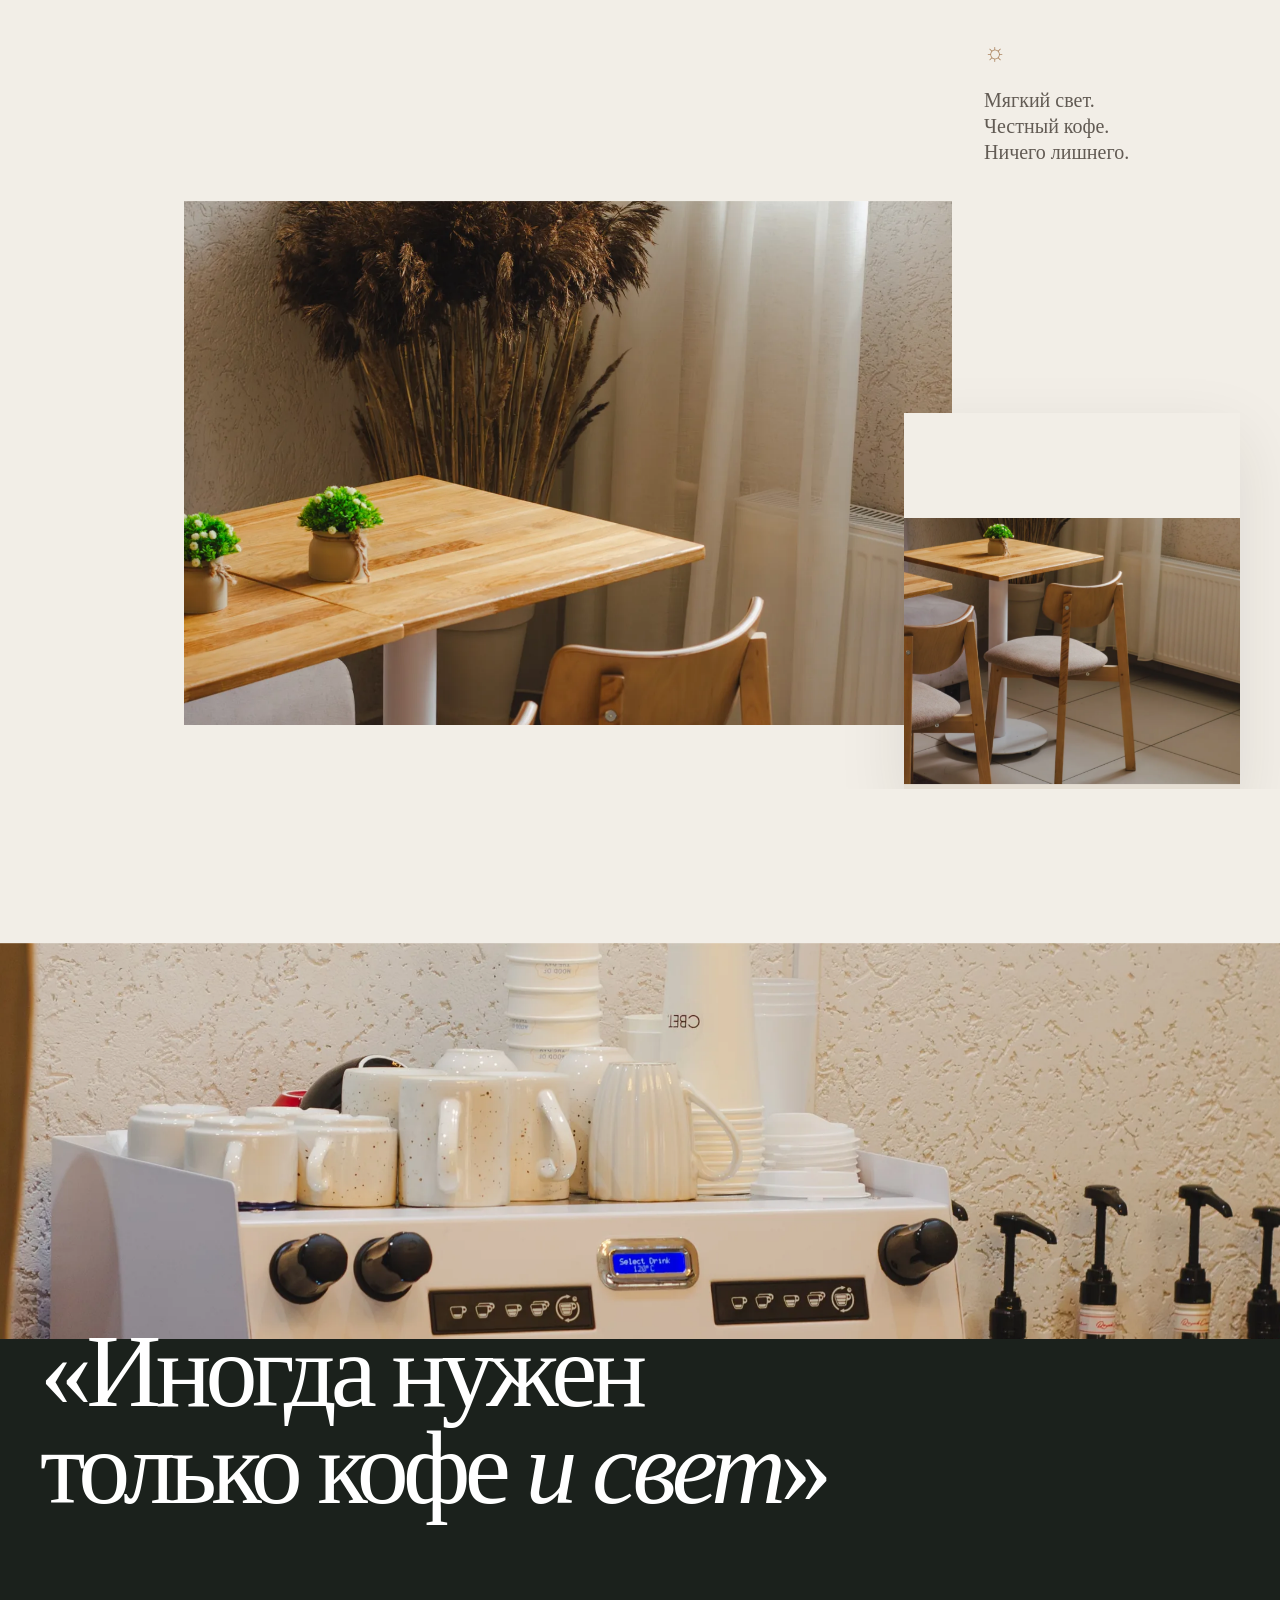
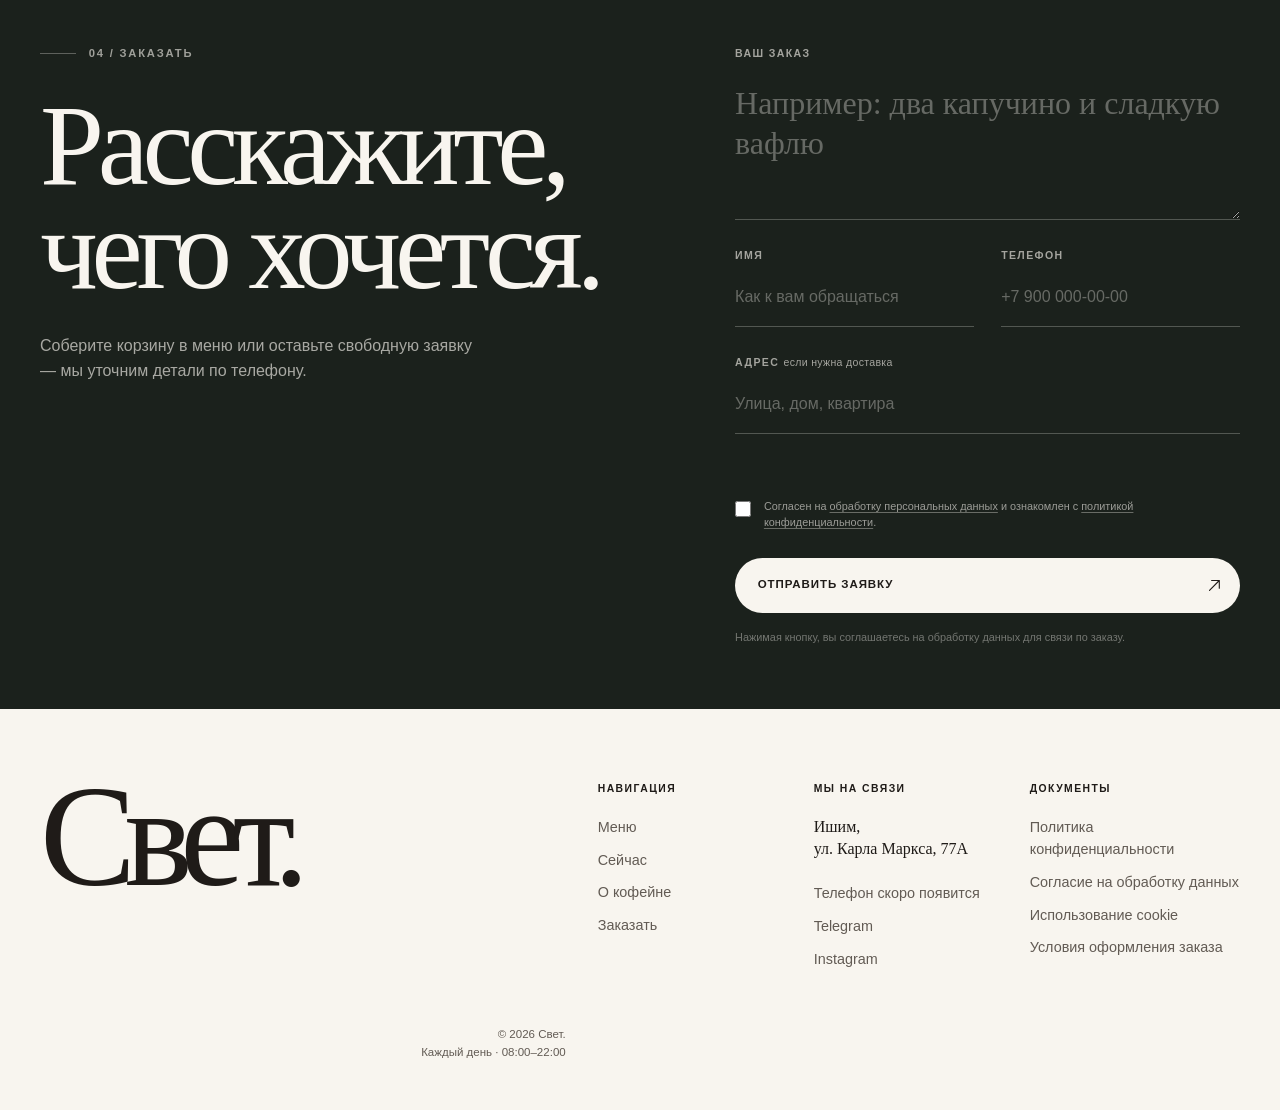
==== commit ce87cb3e: "Cart: simplify checkout and consent" ====
--- a/index.html
+++ b/index.html
@@ -16,7 +16,7 @@
   <title>Кофейня «Свет.» в Ишиме — кофе, еда и завтраки</title>
   <link rel="icon" href="assets/favicon.svg" type="image/svg+xml">
   <link rel="preload" href="assets/contest-peach-passionfruit.webp" as="image" fetchpriority="high">
-  <link rel="stylesheet" href="assets/styles.css?v=12">
+  <link rel="stylesheet" href="assets/styles.css?v=13">
   <script type="application/ld+json">
   {
     "@context": "https://schema.org",
@@ -63,8 +63,8 @@
   }
   </script>
   <script>document.documentElement.classList.add('js', 'intro-pending');</script>
-  <script src="assets/config.js?v=12"></script>
-  <script defer src="assets/app.js?v=12"></script>
+  <script src="assets/config.js?v=13"></script>
+  <script defer src="assets/app.js?v=13"></script>
 </head>
 <body>
   <a class="skip-link" href="#main">К содержанию</a>
@@ -439,10 +439,6 @@
             <span>Согласен на <a href="legal.html#consent" target="_blank" rel="noopener">обработку персональных данных</a> и ознакомлен с <a href="legal.html#privacy" target="_blank" rel="noopener">политикой</a>.</span>
           </label>
           <div class="checkout-actions">
-            <button class="submit-button submit-button--pay" type="submit" name="checkoutAction" value="pay">
-              <span>Оплатить</span>
-              <svg aria-hidden="true"><use href="#icon-arrow-up-right"></use></svg>
-            </button>
             <button class="submit-button" type="submit" name="checkoutAction" value="order">
               <span data-checkout-label>Оформить заказ</span>
               <svg aria-hidden="true"><use href="#icon-arrow-up-right"></use></svg>
--- a/assets/styles.css
+++ b/assets/styles.css
@@ -1389,15 +1389,37 @@
 }
 
 .consent-check--paper {
+  grid-template-columns: 1.15rem minmax(0, 1fr);
+  gap: .75rem;
+  align-items: center;
+  margin: .35rem 0 .85rem;
+  padding: .8rem .9rem;
+  border: 1px solid rgba(31,27,24,.14);
+  border-radius: .9rem;
+  background: rgba(255,255,255,.38);
   color: var(--ink-soft);
+  font-size: .66rem;
+  line-height: 1.45;
+  transition: border-color .2s ease, background .2s ease;
+}
+
+.consent-check--paper:has(input:checked) {
+  border-color: rgba(31,27,24,.38);
+  background: rgba(255,255,255,.62);
+  color: var(--ink);
 }
 
 .consent-check--paper input {
+  width: 1.05rem;
+  height: 1.05rem;
+  margin: 0;
   accent-color: var(--dark);
 }
 
 .consent-check--paper a {
-  text-decoration-color: rgba(31,27,24,.28);
+  color: var(--ink);
+  text-decoration-color: rgba(31,27,24,.38);
+  text-underline-offset: .18em;
 }
 
 .cart-fab {
@@ -2596,21 +2618,15 @@
 
 .checkout-actions {
   display: grid;
-  grid-template-columns: minmax(0,.8fr) minmax(0,1.2fr);
+  grid-template-columns: 1fr;
+}
+
+.checkout-actions .submit-button {
+  width: 100%;
+  min-width: 0;
+  justify-content: center;
+  padding-inline: 1rem;
   gap: .55rem;
-}
-
-.checkout-actions .submit-button {
-  min-width: 0;
-  padding-inline: .9rem;
-  gap: .45rem;
-  font-size: .66rem;
-}
-
-.submit-button--pay {
-  border: 1px solid var(--dark);
-  background: transparent;
-  color: var(--dark);
 }
 
 .checkout-form .field {
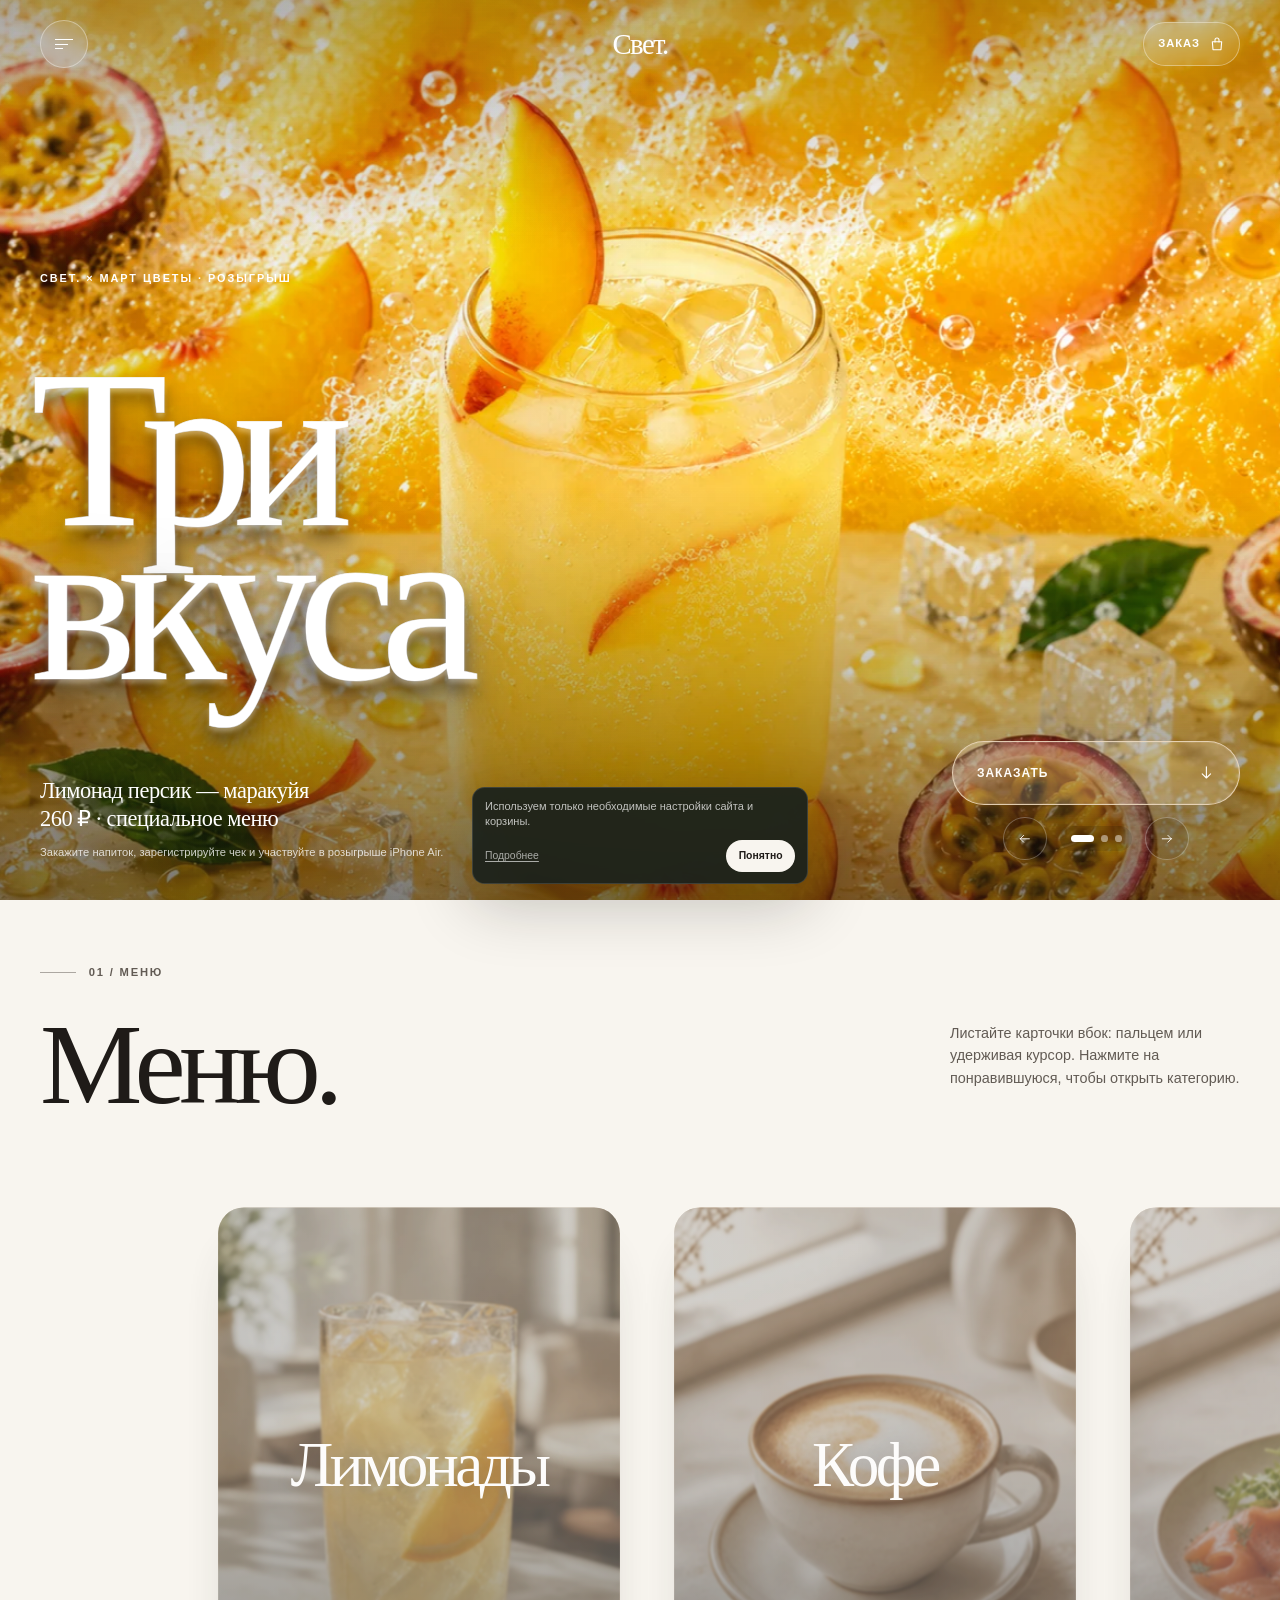
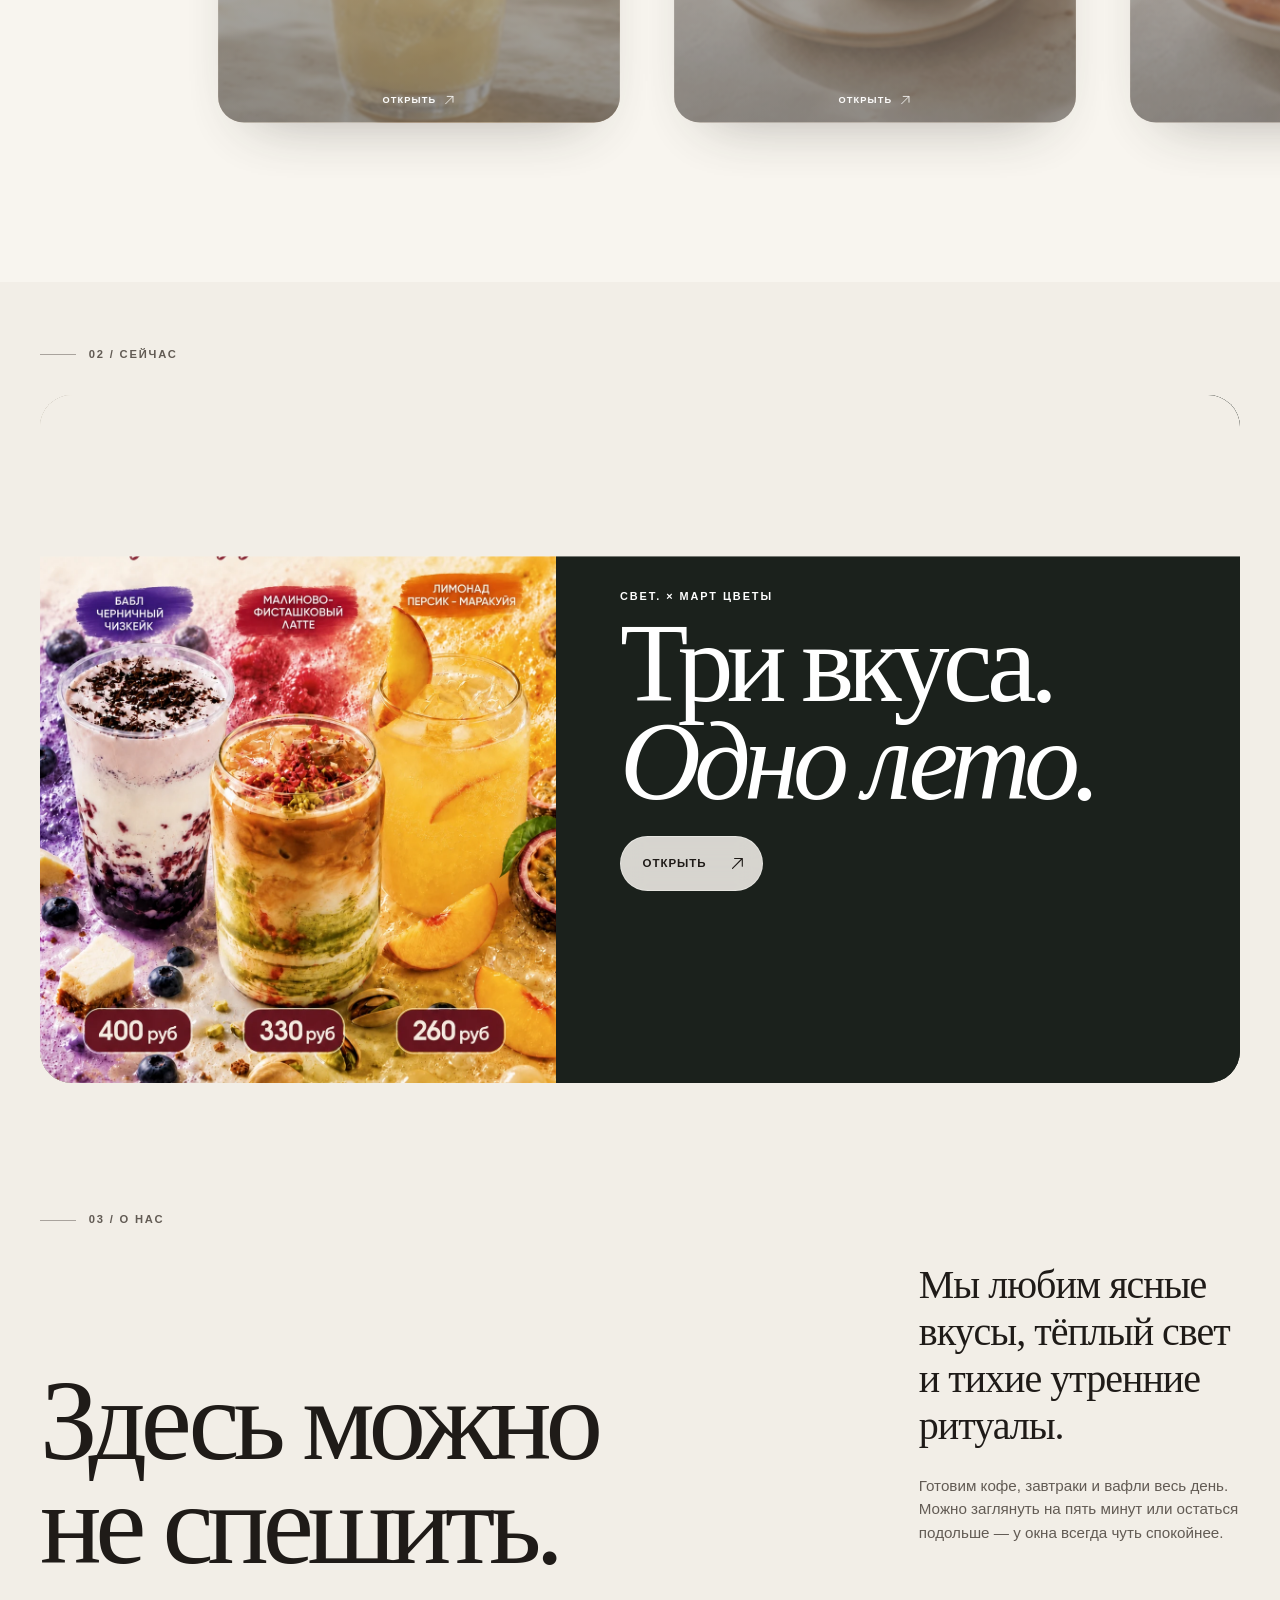
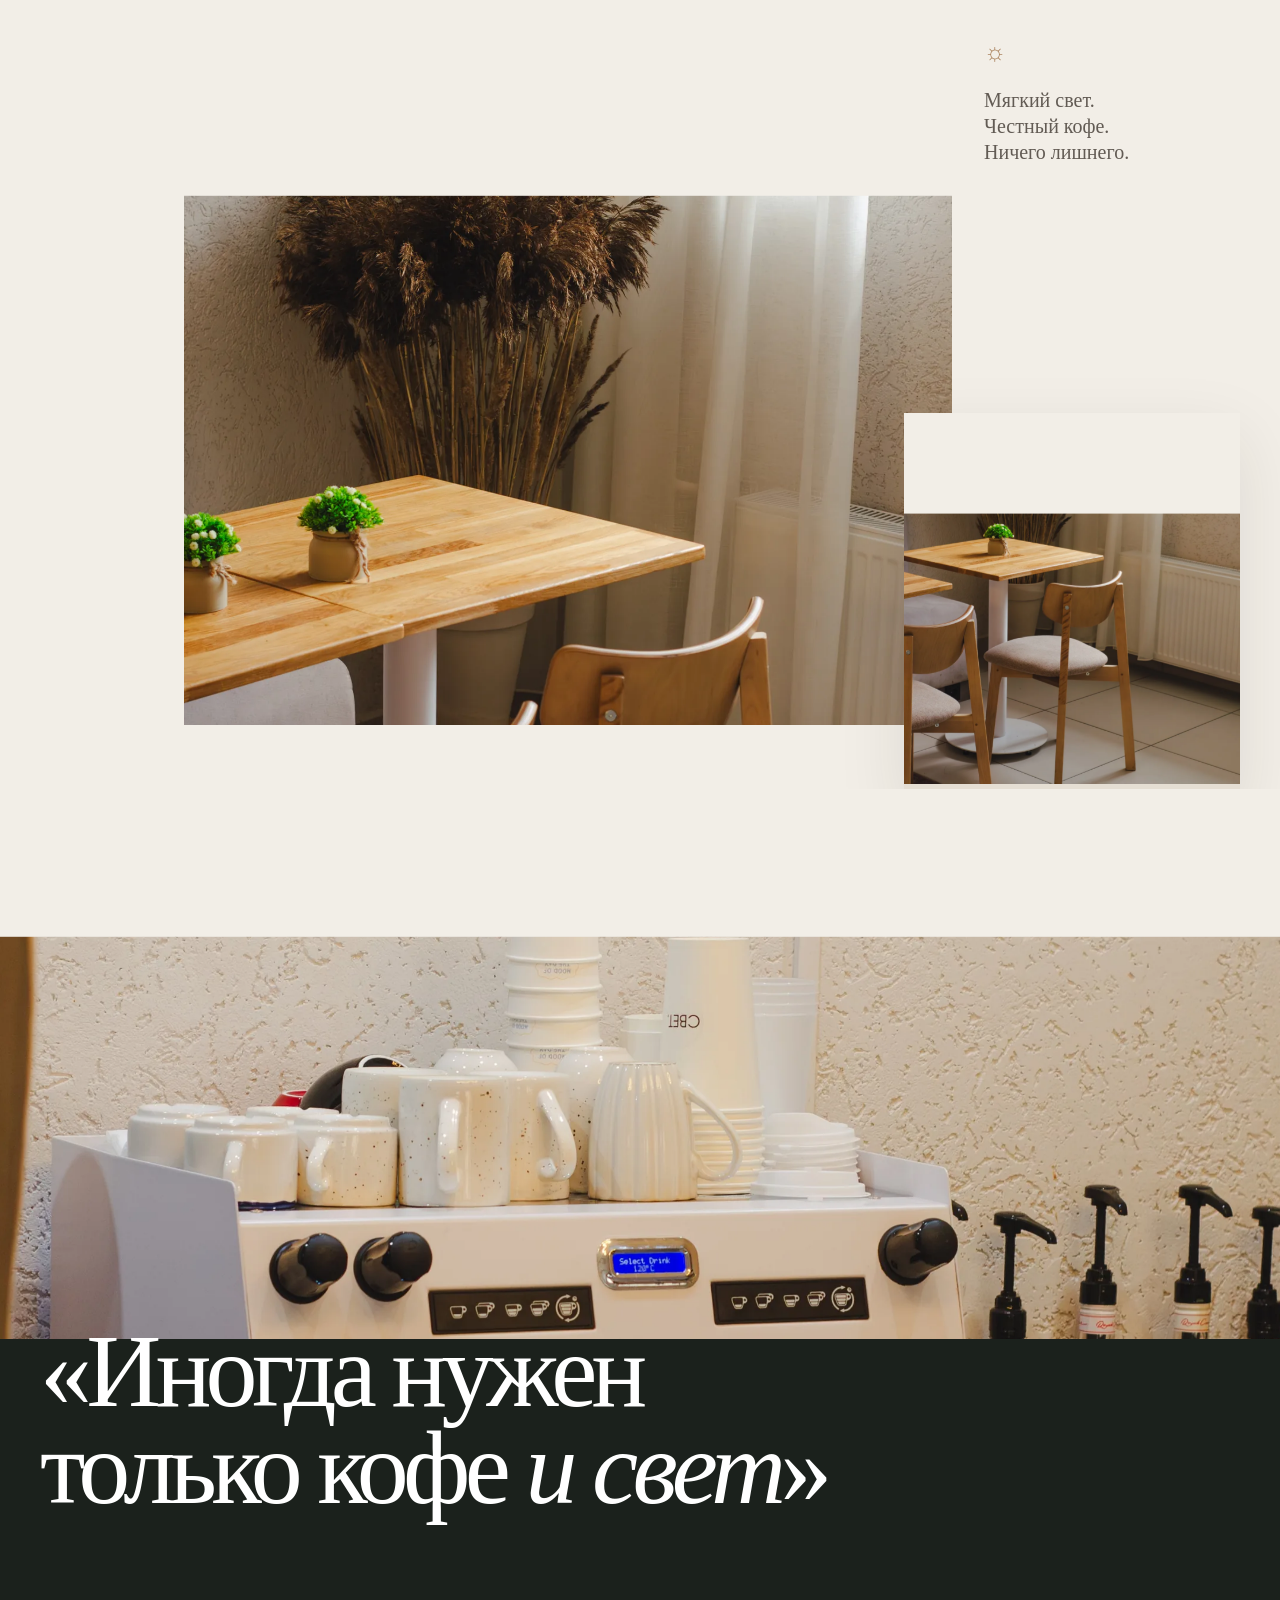
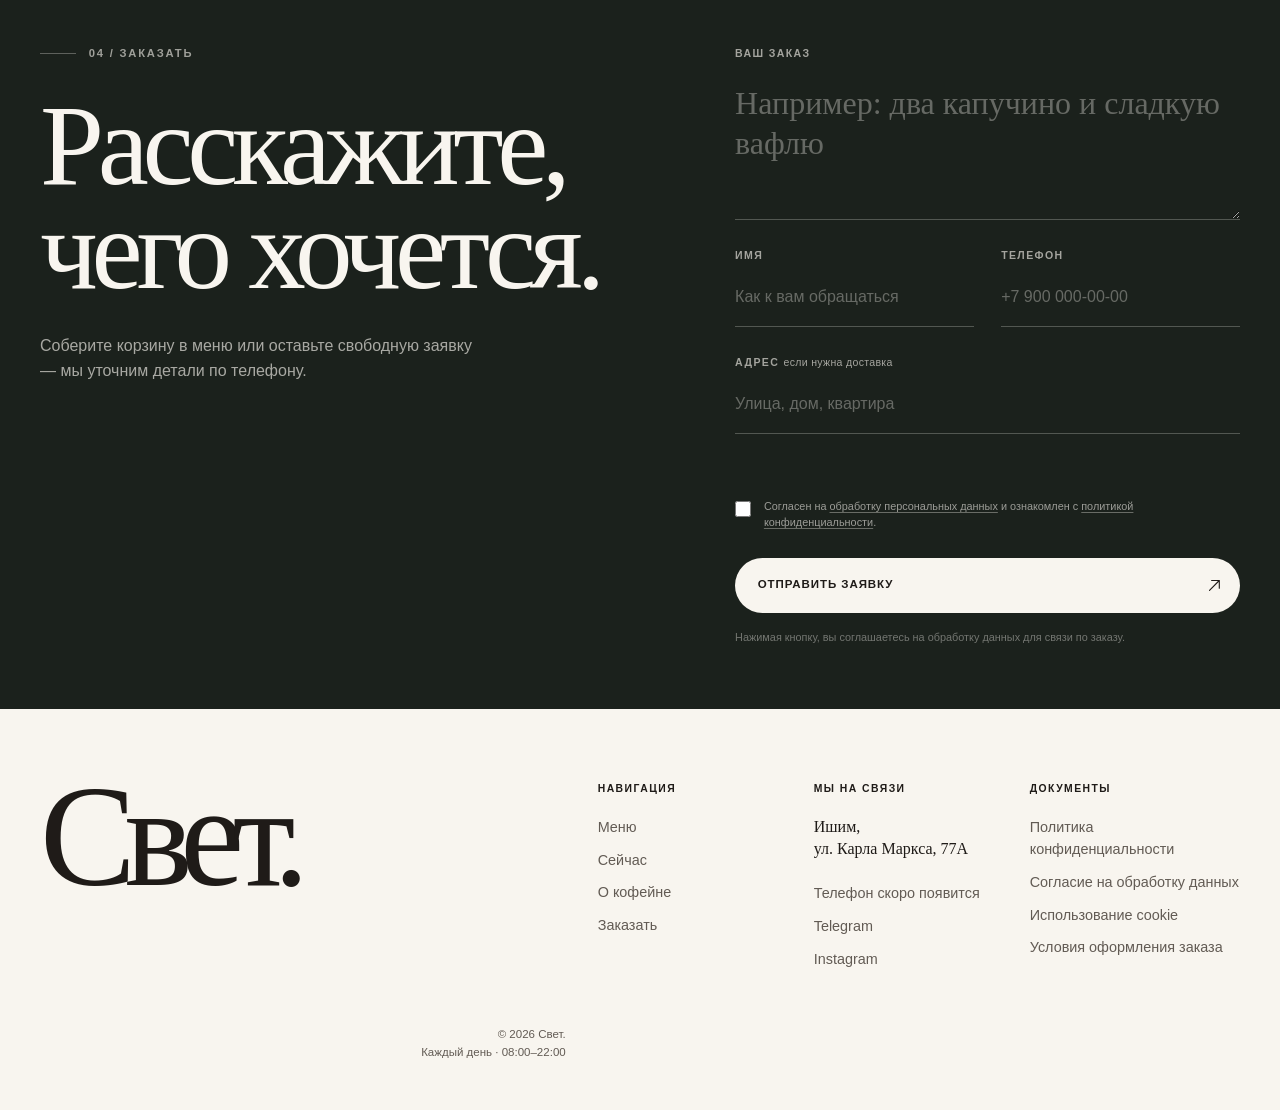
==== commit 777b82b7: "Add YooKassa checkout redirect" ====
--- a/index.html
+++ b/index.html
@@ -16,7 +16,7 @@
   <title>Кофейня «Свет.» в Ишиме — кофе, еда и завтраки</title>
   <link rel="icon" href="assets/favicon.svg" type="image/svg+xml">
   <link rel="preload" href="assets/contest-peach-passionfruit.webp" as="image" fetchpriority="high">
-  <link rel="stylesheet" href="assets/styles.css?v=13">
+  <link rel="stylesheet" href="assets/styles.css?v=14">
   <script type="application/ld+json">
   {
     "@context": "https://schema.org",
@@ -63,8 +63,8 @@
   }
   </script>
   <script>document.documentElement.classList.add('js', 'intro-pending');</script>
-  <script src="assets/config.js?v=13"></script>
-  <script defer src="assets/app.js?v=13"></script>
+  <script src="assets/config.js?v=14"></script>
+  <script defer src="assets/app.js?v=14"></script>
 </head>
 <body>
   <a class="skip-link" href="#main">К содержанию</a>
@@ -440,7 +440,7 @@
           </label>
           <div class="checkout-actions">
             <button class="submit-button" type="submit" name="checkoutAction" value="order">
-              <span data-checkout-label>Оформить заказ</span>
+              <span data-checkout-label>Оплатить заказ</span>
               <svg aria-hidden="true"><use href="#icon-arrow-up-right"></use></svg>
             </button>
           </div>
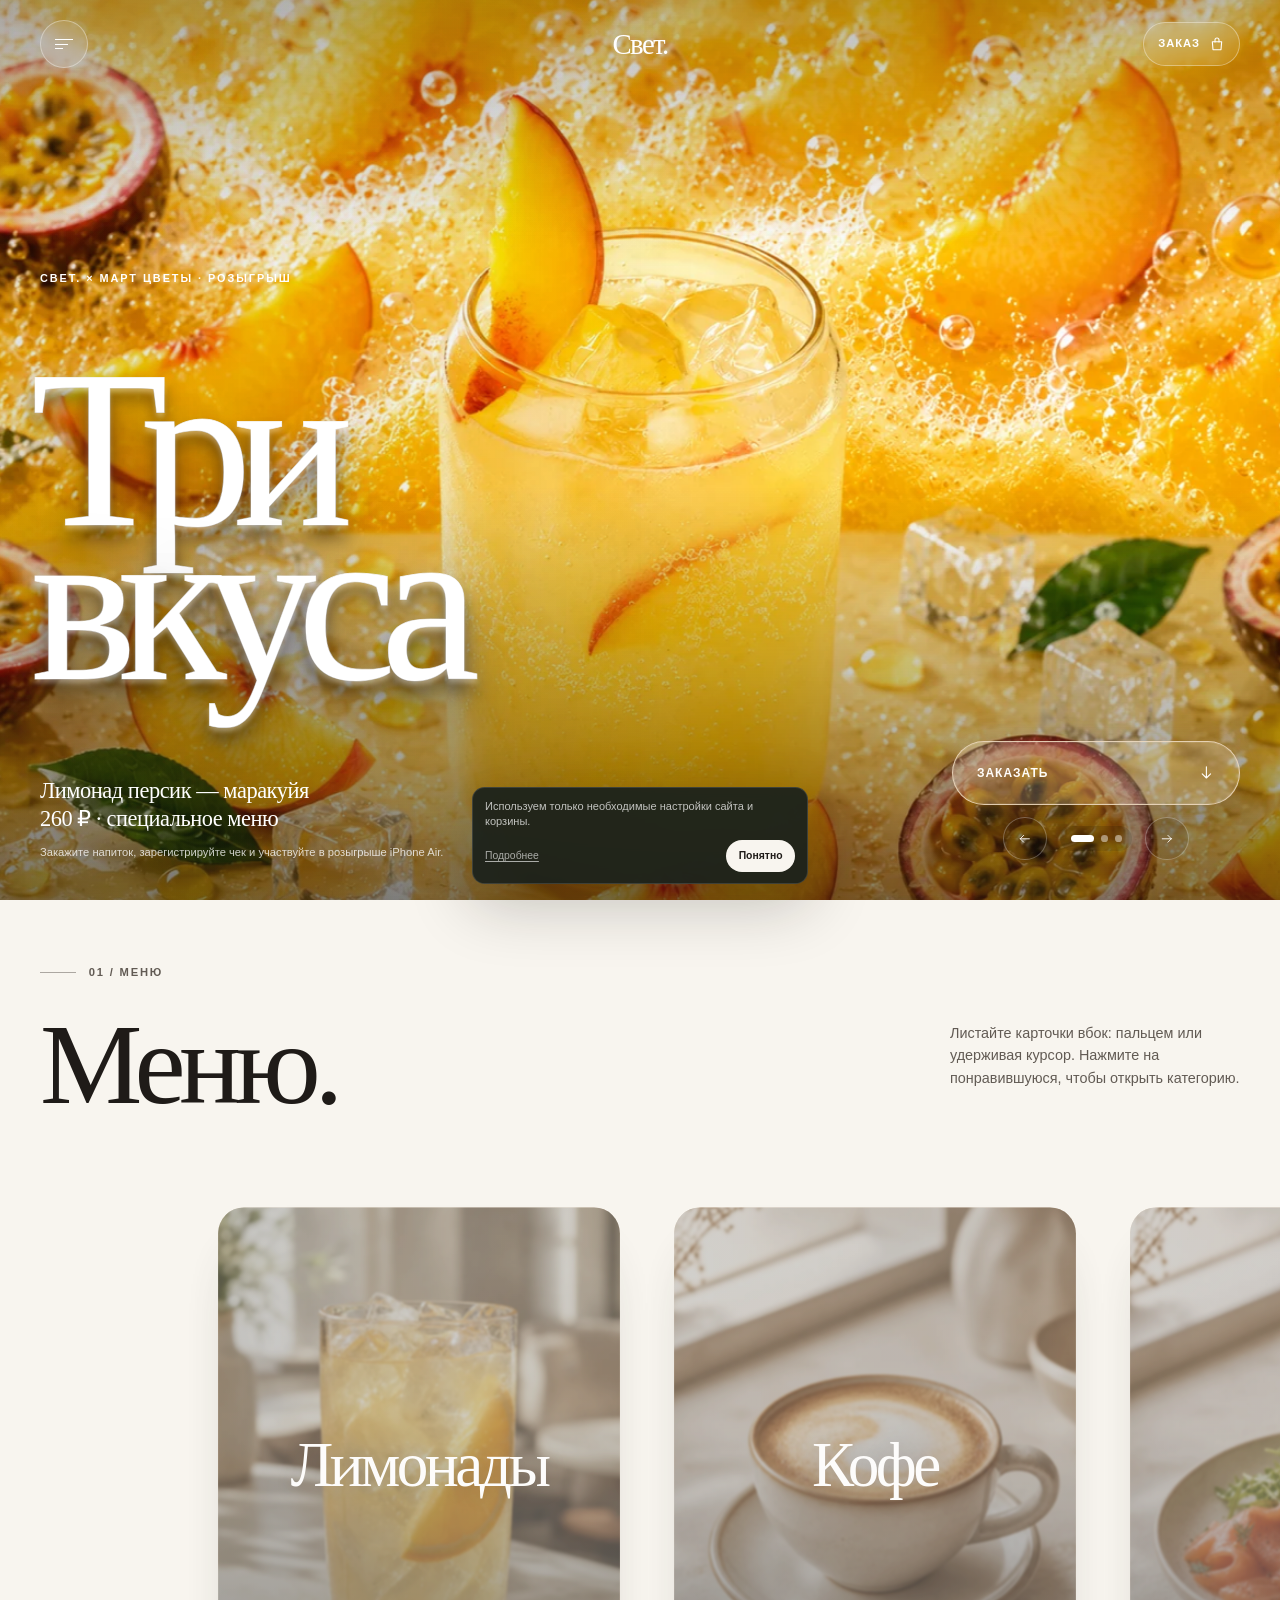
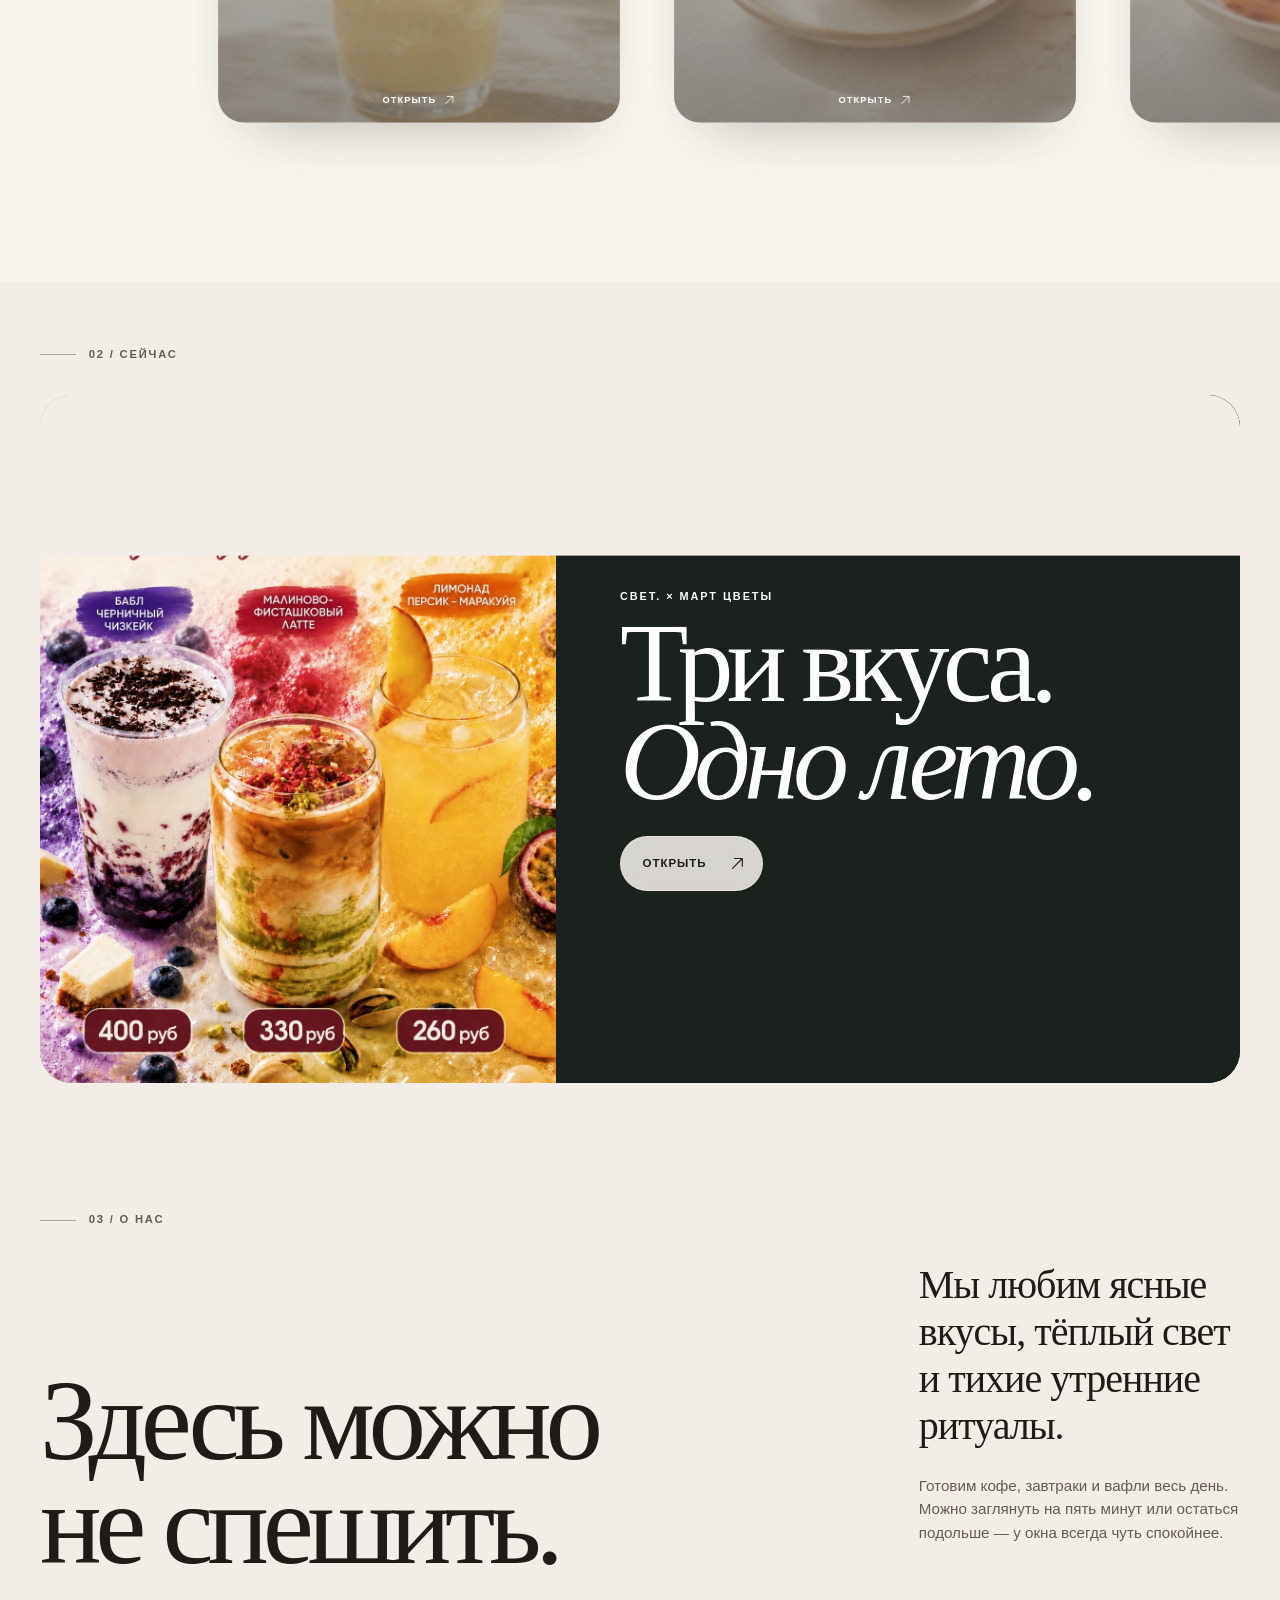
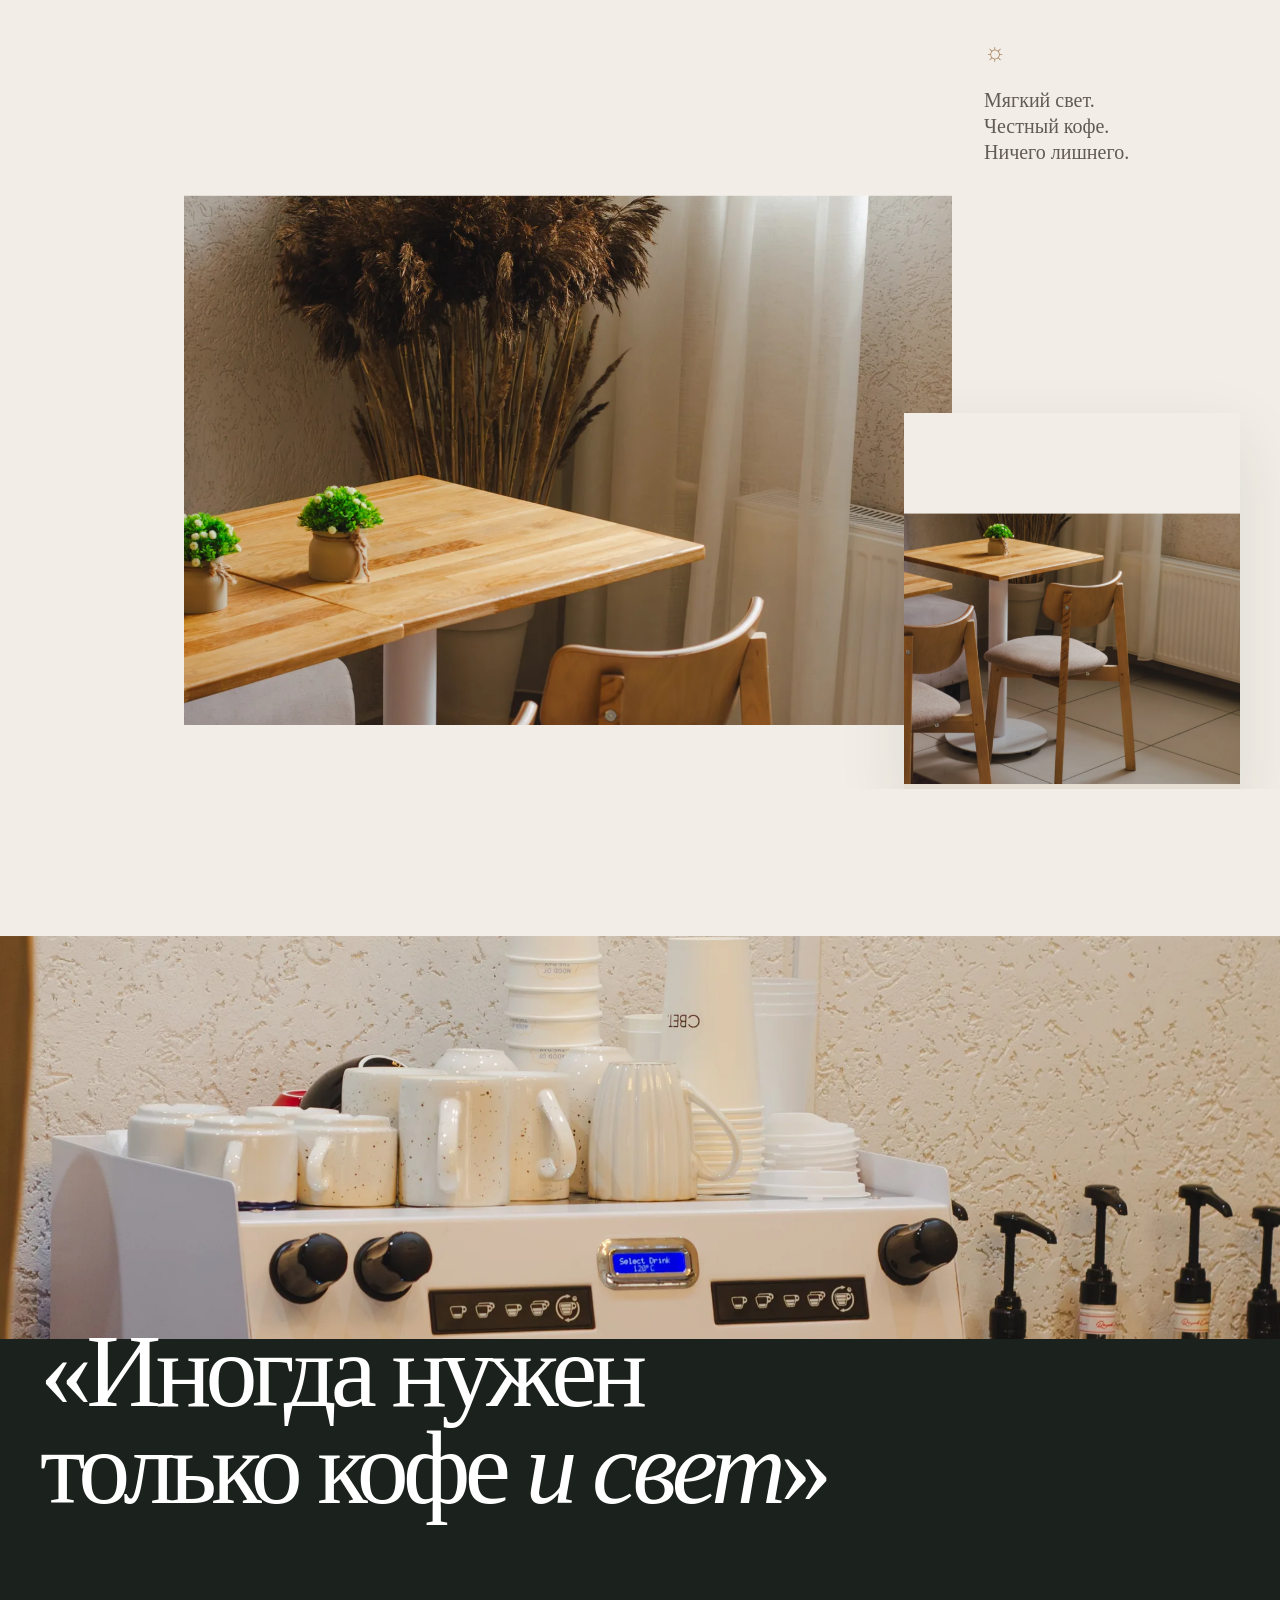
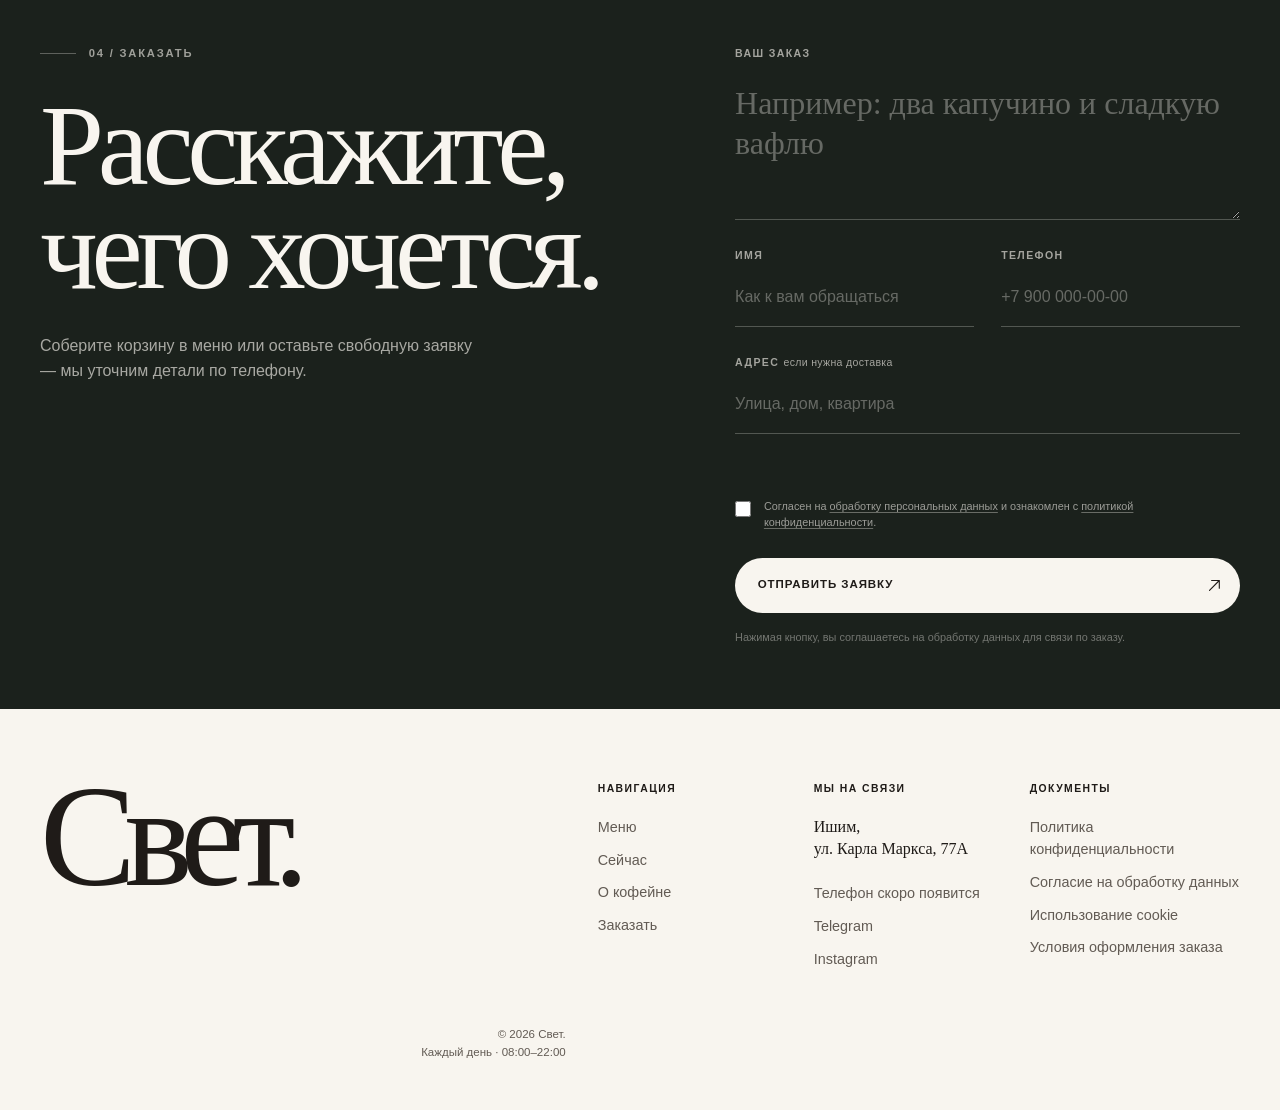
==== commit 96d7aae9: "Deploy v13 YooKassa checkout" ====
--- a/index.html
+++ b/index.html
@@ -16,7 +16,7 @@
   <title>Кофейня «Свет.» в Ишиме — кофе, еда и завтраки</title>
   <link rel="icon" href="assets/favicon.svg" type="image/svg+xml">
   <link rel="preload" href="assets/contest-peach-passionfruit.webp" as="image" fetchpriority="high">
-  <link rel="stylesheet" href="assets/styles.css?v=14">
+  <link rel="stylesheet" href="assets/styles.css?v=15">
   <script type="application/ld+json">
   {
     "@context": "https://schema.org",
@@ -63,8 +63,8 @@
   }
   </script>
   <script>document.documentElement.classList.add('js', 'intro-pending');</script>
-  <script src="assets/config.js?v=14"></script>
-  <script defer src="assets/app.js?v=14"></script>
+  <script src="assets/config.js?v=15"></script>
+  <script defer src="assets/app.js?v=15"></script>
 </head>
 <body>
   <a class="skip-link" href="#main">К содержанию</a>
@@ -439,8 +439,12 @@
             <span>Согласен на <a href="legal.html#consent" target="_blank" rel="noopener">обработку персональных данных</a> и ознакомлен с <a href="legal.html#privacy" target="_blank" rel="noopener">политикой</a>.</span>
           </label>
           <div class="checkout-actions">
+            <button class="submit-button submit-button--pay" type="submit" name="checkoutAction" value="pay">
+              <span>Оплатить</span>
+              <svg aria-hidden="true"><use href="#icon-arrow-up-right"></use></svg>
+            </button>
             <button class="submit-button" type="submit" name="checkoutAction" value="order">
-              <span data-checkout-label>Оплатить заказ</span>
+              <span data-checkout-label>Оформить заказ</span>
               <svg aria-hidden="true"><use href="#icon-arrow-up-right"></use></svg>
             </button>
           </div>
--- a/assets/styles.css
+++ b/assets/styles.css
@@ -1389,37 +1389,15 @@
 }
 
 .consent-check--paper {
-  grid-template-columns: 1.15rem minmax(0, 1fr);
-  gap: .75rem;
-  align-items: center;
-  margin: .35rem 0 .85rem;
-  padding: .8rem .9rem;
-  border: 1px solid rgba(31,27,24,.14);
-  border-radius: .9rem;
-  background: rgba(255,255,255,.38);
   color: var(--ink-soft);
-  font-size: .66rem;
-  line-height: 1.45;
-  transition: border-color .2s ease, background .2s ease;
-}
-
-.consent-check--paper:has(input:checked) {
-  border-color: rgba(31,27,24,.38);
-  background: rgba(255,255,255,.62);
-  color: var(--ink);
 }
 
 .consent-check--paper input {
-  width: 1.05rem;
-  height: 1.05rem;
-  margin: 0;
   accent-color: var(--dark);
 }
 
 .consent-check--paper a {
-  color: var(--ink);
-  text-decoration-color: rgba(31,27,24,.38);
-  text-underline-offset: .18em;
+  text-decoration-color: rgba(31,27,24,.28);
 }
 
 .cart-fab {
@@ -2618,15 +2596,21 @@
 
 .checkout-actions {
   display: grid;
-  grid-template-columns: 1fr;
+  grid-template-columns: minmax(0,.8fr) minmax(0,1.2fr);
+  gap: .55rem;
 }
 
 .checkout-actions .submit-button {
-  width: 100%;
   min-width: 0;
-  justify-content: center;
-  padding-inline: 1rem;
-  gap: .55rem;
+  padding-inline: .9rem;
+  gap: .45rem;
+  font-size: .66rem;
+}
+
+.submit-button--pay {
+  border: 1px solid var(--dark);
+  background: transparent;
+  color: var(--dark);
 }
 
 .checkout-form .field {
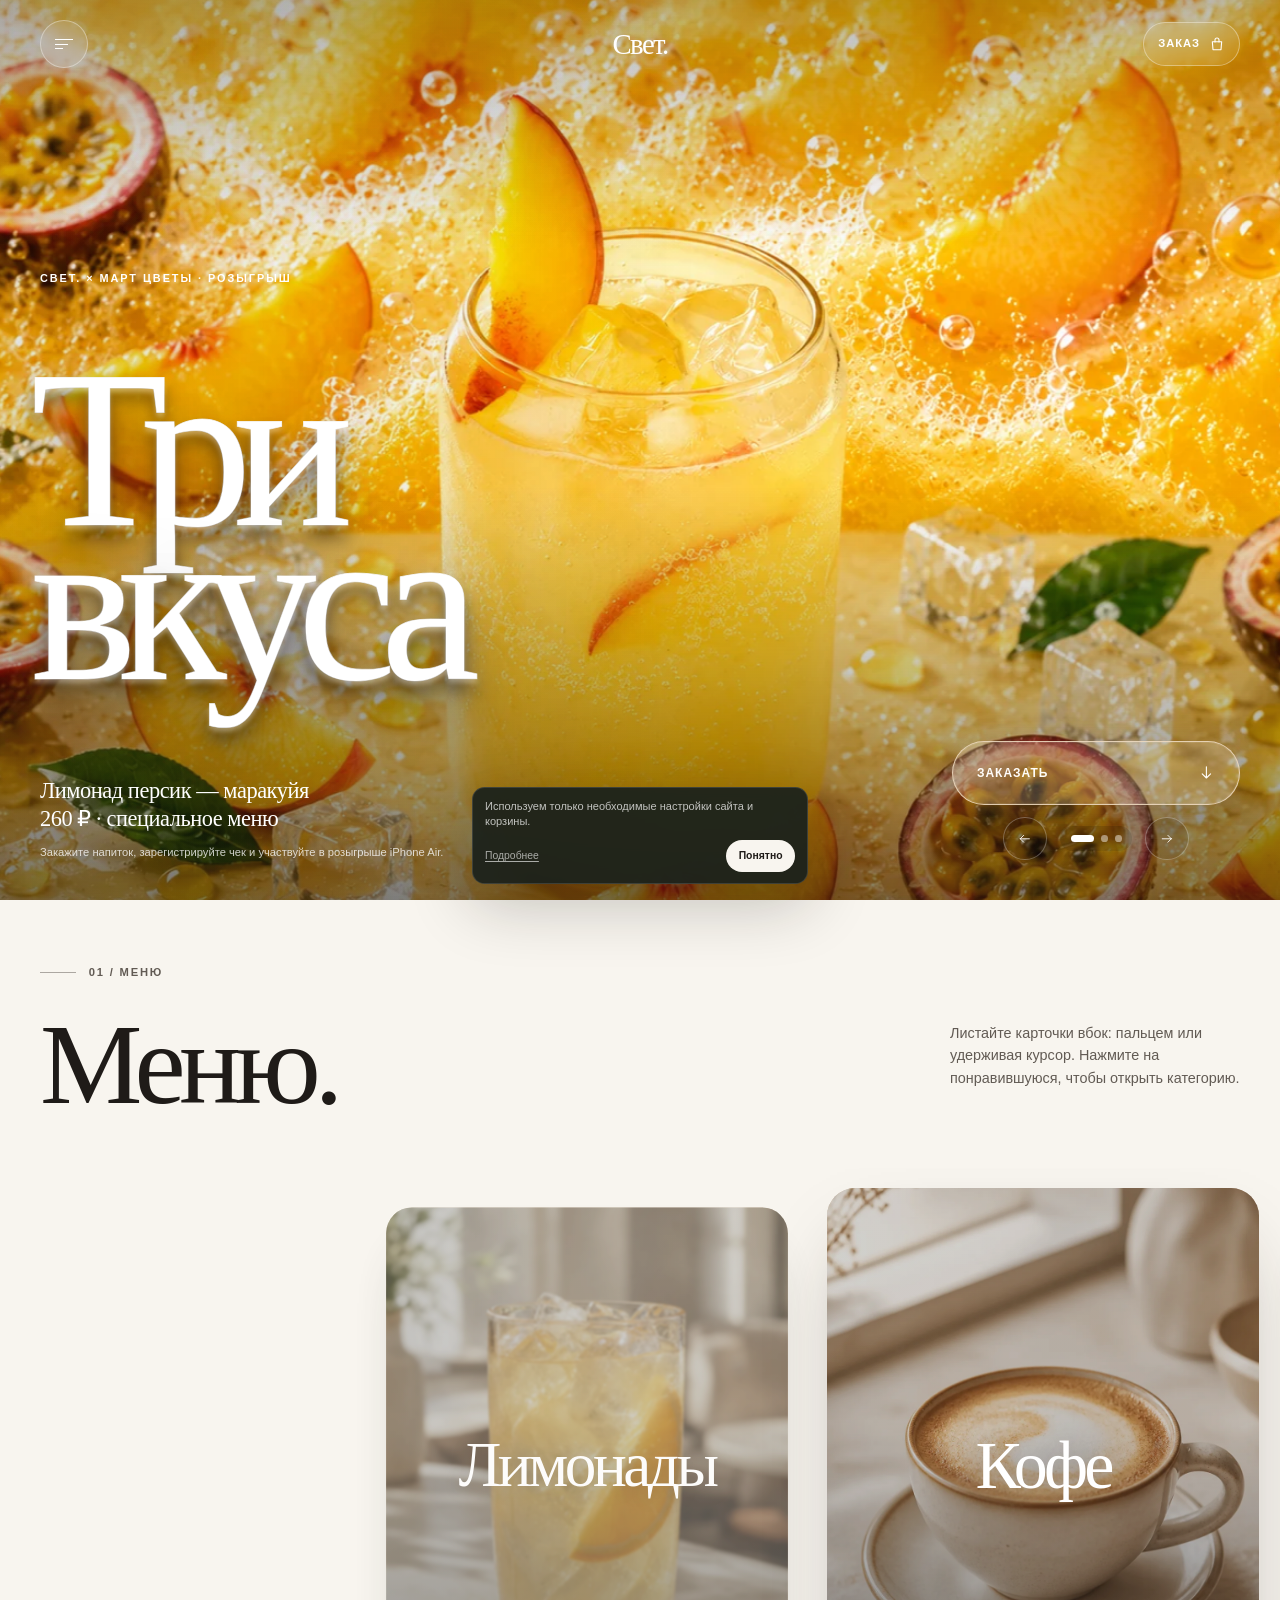
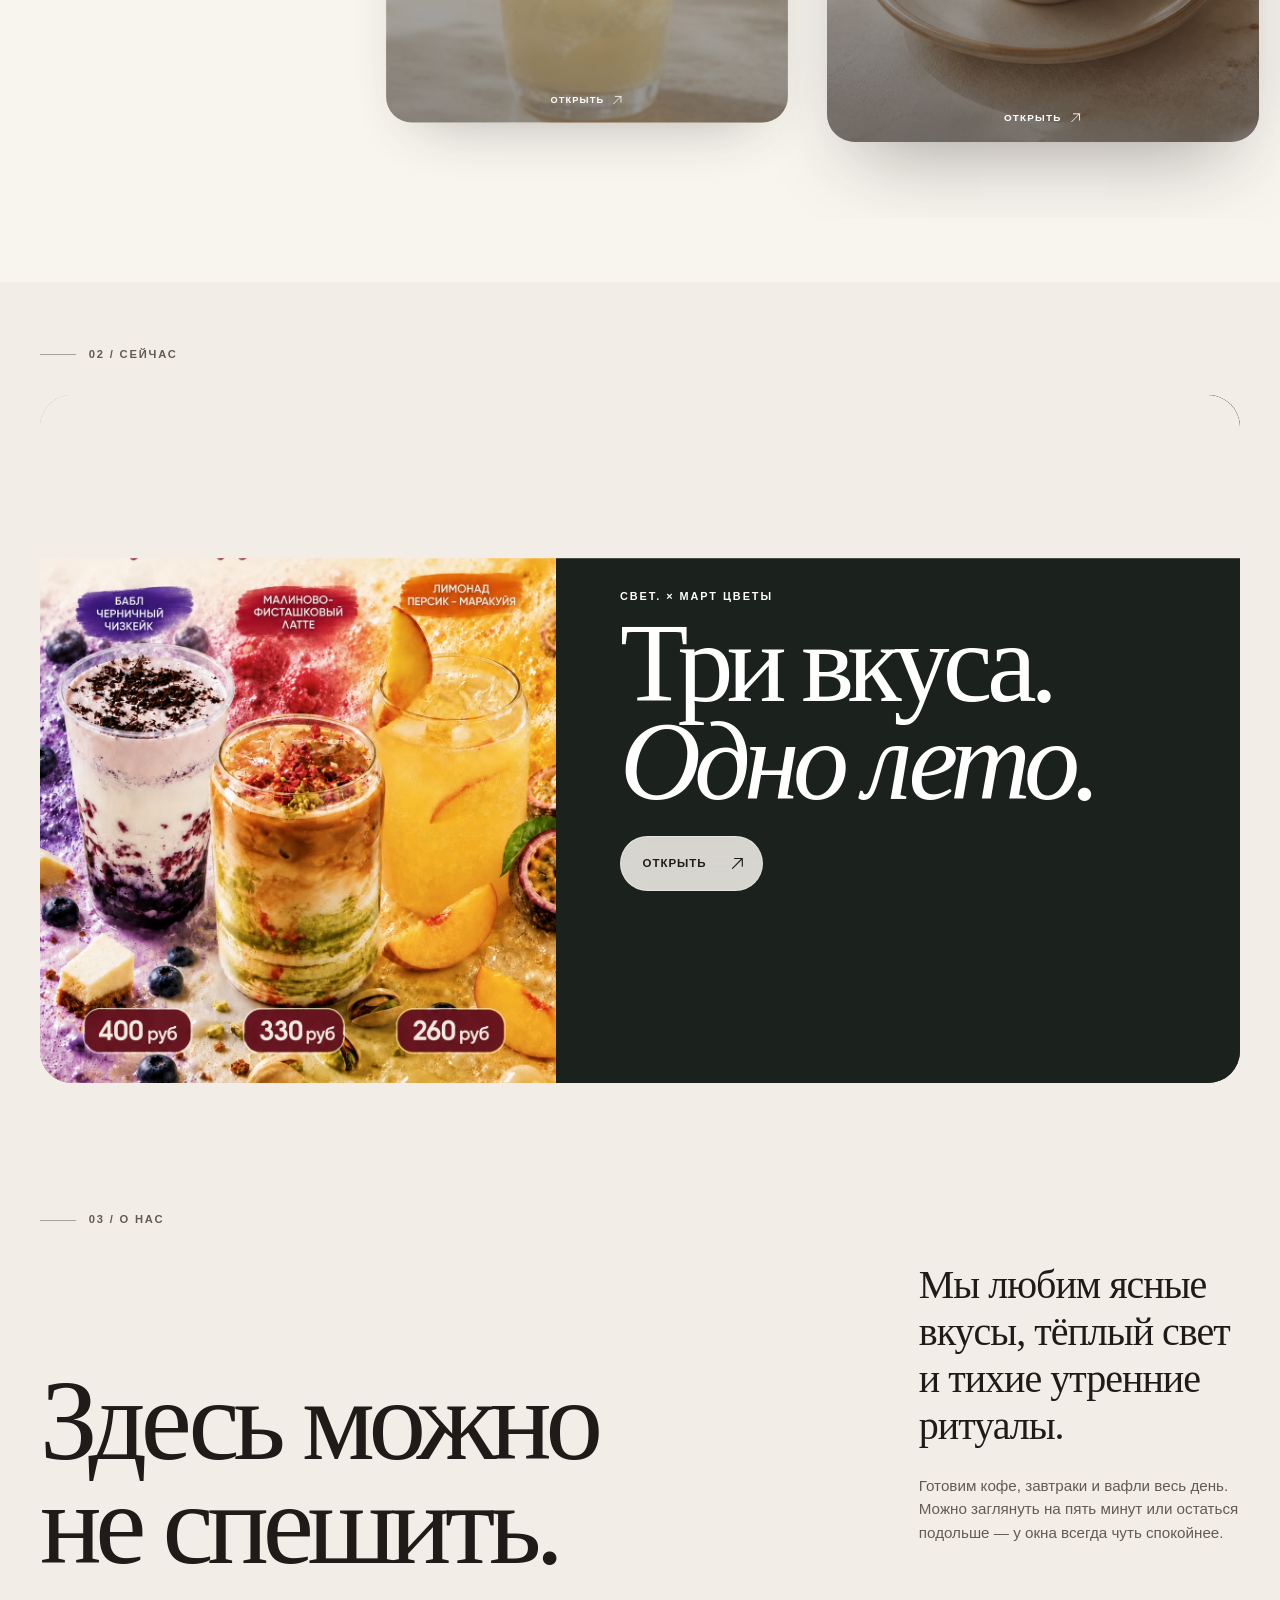
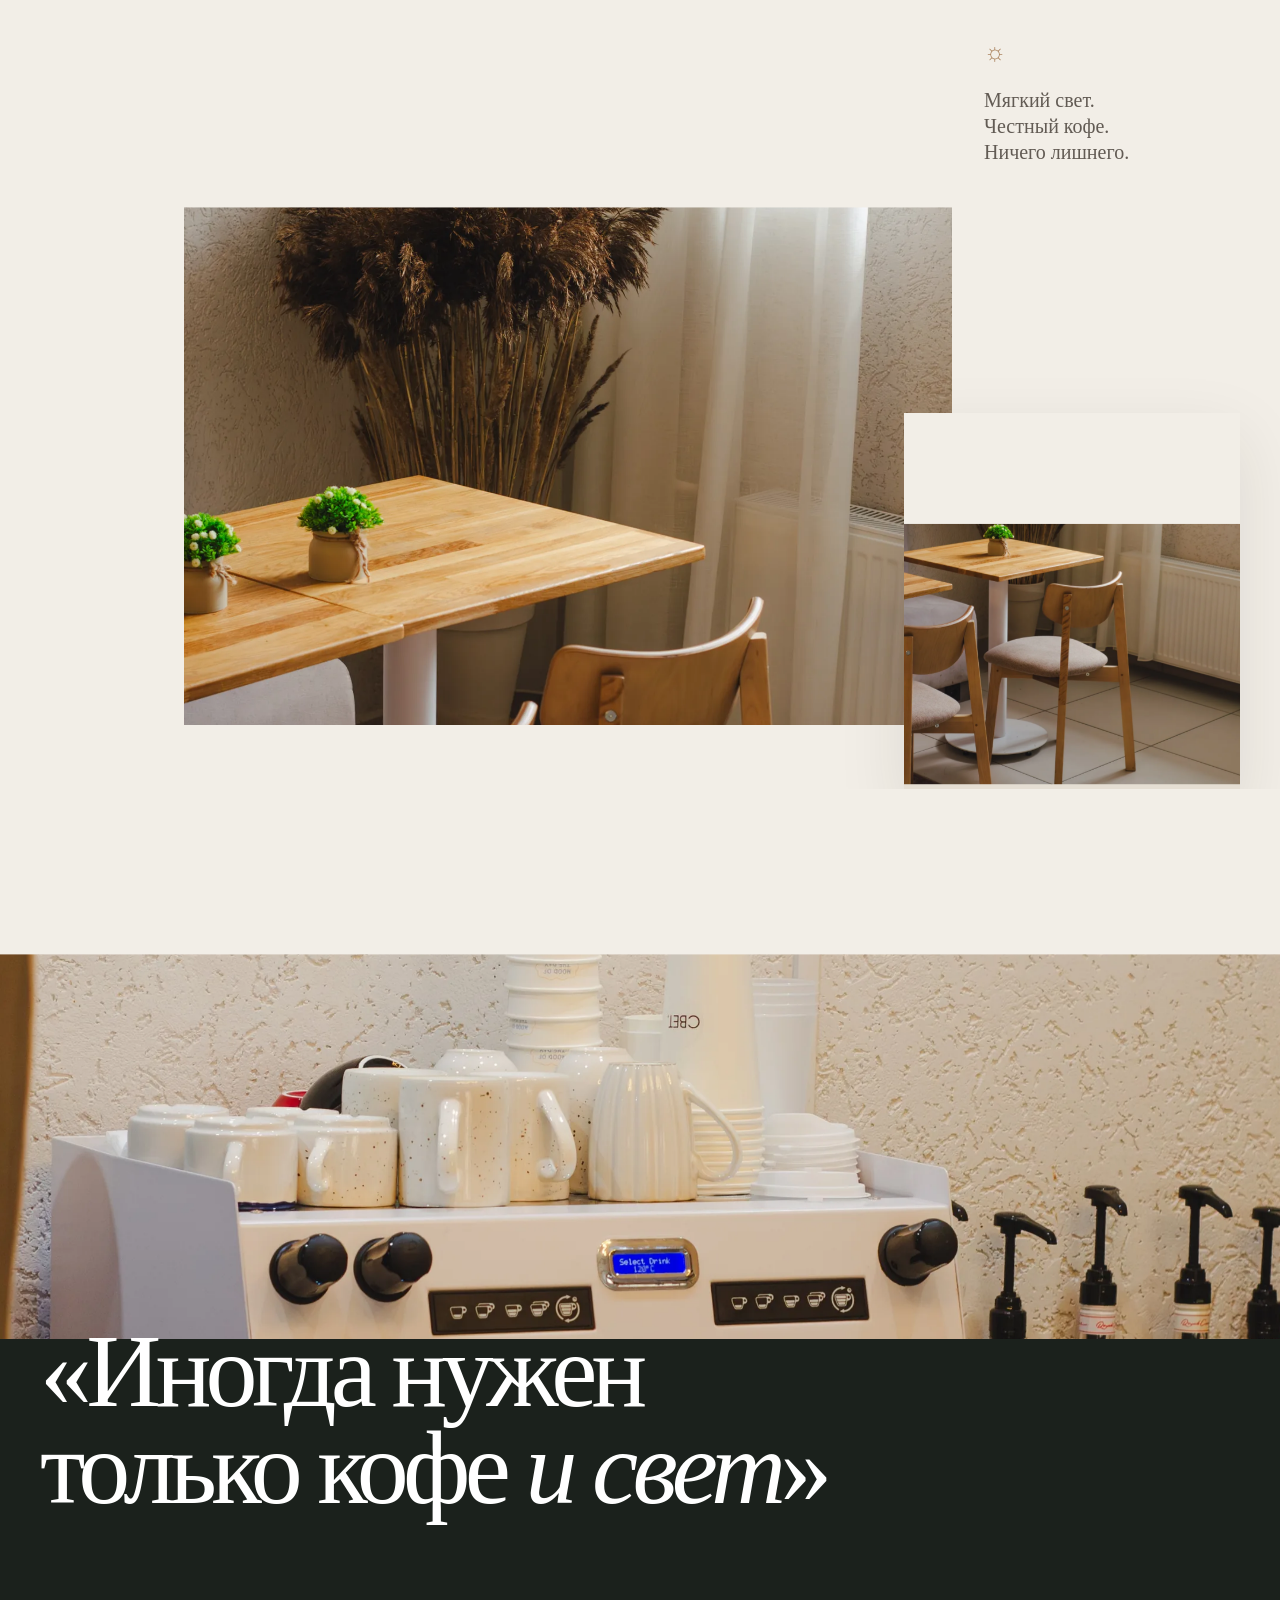
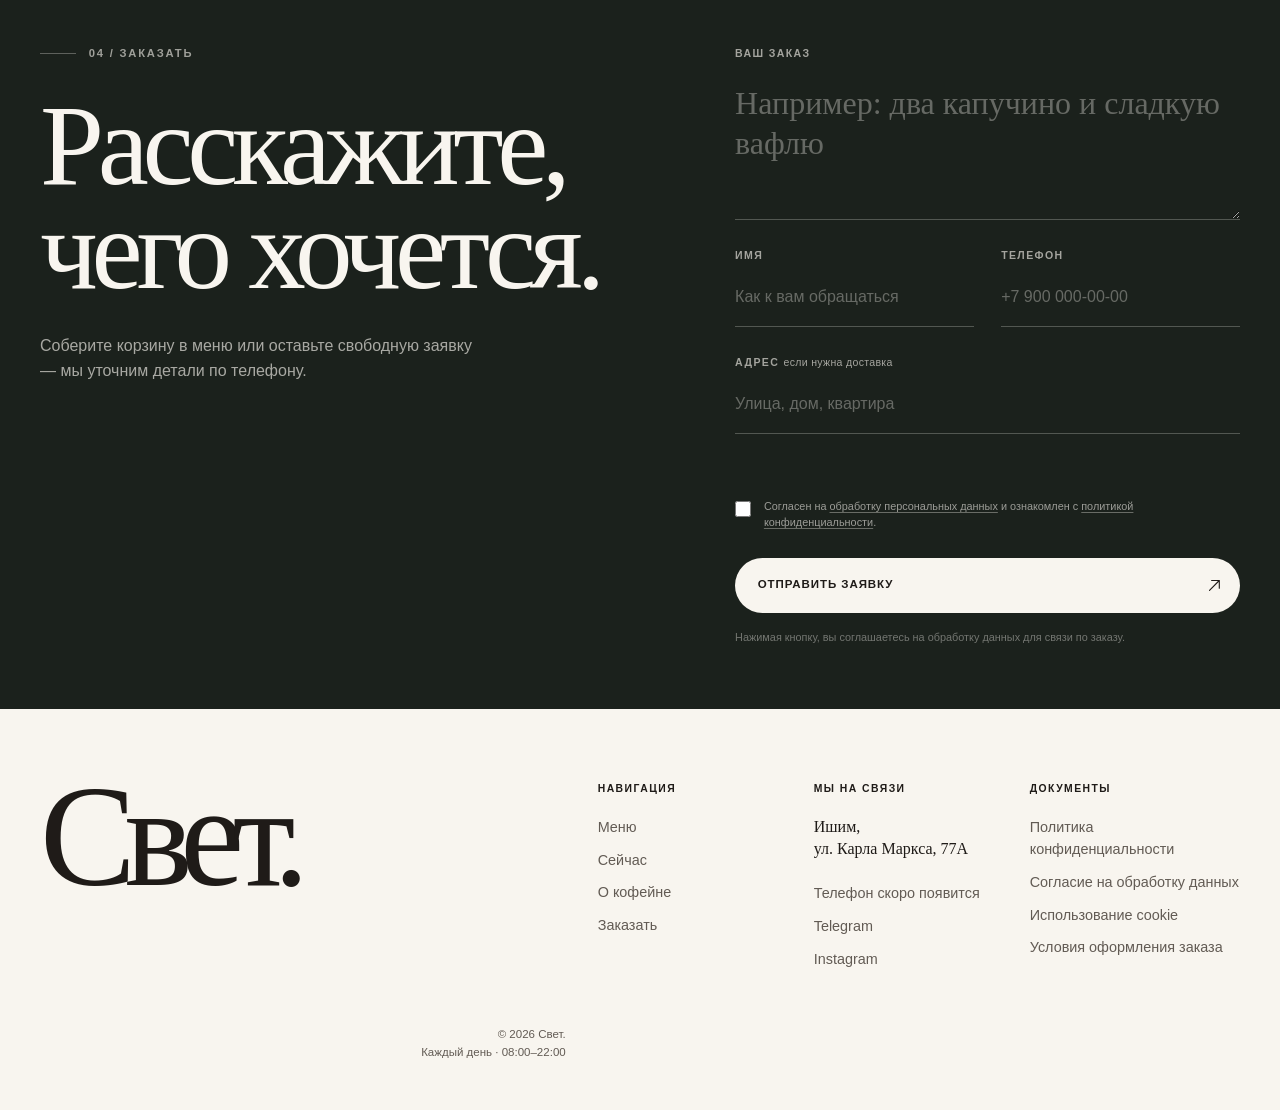
==== commit df49e686: "Deploy v14 carousel improvements" ====
--- a/index.html
+++ b/index.html
@@ -16,7 +16,7 @@
   <title>Кофейня «Свет.» в Ишиме — кофе, еда и завтраки</title>
   <link rel="icon" href="assets/favicon.svg" type="image/svg+xml">
   <link rel="preload" href="assets/contest-peach-passionfruit.webp" as="image" fetchpriority="high">
-  <link rel="stylesheet" href="assets/styles.css?v=15">
+  <link rel="stylesheet" href="assets/styles.css?v=16">
   <script type="application/ld+json">
   {
     "@context": "https://schema.org",
@@ -63,8 +63,8 @@
   }
   </script>
   <script>document.documentElement.classList.add('js', 'intro-pending');</script>
-  <script src="assets/config.js?v=15"></script>
-  <script defer src="assets/app.js?v=15"></script>
+  <script src="assets/config.js?v=16"></script>
+  <script defer src="assets/app.js?v=16"></script>
 </head>
 <body>
   <a class="skip-link" href="#main">К содержанию</a>
@@ -440,11 +440,7 @@
           </label>
           <div class="checkout-actions">
             <button class="submit-button submit-button--pay" type="submit" name="checkoutAction" value="pay">
-              <span>Оплатить</span>
-              <svg aria-hidden="true"><use href="#icon-arrow-up-right"></use></svg>
-            </button>
-            <button class="submit-button" type="submit" name="checkoutAction" value="order">
-              <span data-checkout-label>Оформить заказ</span>
+              <span data-checkout-label>Оплатить</span>
               <svg aria-hidden="true"><use href="#icon-arrow-up-right"></use></svg>
             </button>
           </div>
--- a/assets/styles.css
+++ b/assets/styles.css
@@ -559,6 +559,13 @@
 
 .hero__media {
   overflow: hidden;
+  cursor: grab;
+  touch-action: pan-y;
+  user-select: none;
+}
+
+.hero__media.is-grabbing {
+  cursor: grabbing;
 }
 
 .hero__slides {
@@ -580,7 +587,7 @@
   cursor: pointer;
   opacity: 0;
   visibility: hidden;
-  transform: scale(1.055);
+  transform: translate3d(var(--hero-drag-x, 0), 0, 0) scale(1.055);
   transition: opacity 1.15s var(--ease-smooth), visibility 1.15s, transform 6.8s linear;
 }
 
@@ -588,7 +595,11 @@
   z-index: 1;
   opacity: 1;
   visibility: visible;
-  transform: scale(1);
+  transform: translate3d(var(--hero-drag-x, 0), 0, 0) scale(1);
+}
+
+.hero__media.is-dragging .hero__slide {
+  transition-duration: 0s;
 }
 
 .hero__slide picture,
@@ -596,6 +607,9 @@
   display: block;
   width: 100%;
   height: 100%;
+  pointer-events: none;
+  -webkit-user-drag: none;
+  user-select: none;
 }
 
 .hero__slide img {
@@ -1390,6 +1404,24 @@
 
 .consent-check--paper {
   color: var(--ink-soft);
+}
+
+.checkout-form .consent-check--paper {
+  margin: -.55rem 0 1rem;
+  padding: .55rem .25rem;
+  align-items: center;
+  cursor: pointer;
+}
+
+.checkout-form .consent-check--paper input {
+  width: 1.15rem;
+  height: 1.15rem;
+  margin-top: 0;
+}
+
+.checkout-form .form-status:empty {
+  min-height: .35rem;
+  margin-block: -.65rem;
 }
 
 .consent-check--paper input {
@@ -2596,7 +2628,7 @@
 
 .checkout-actions {
   display: grid;
-  grid-template-columns: minmax(0,.8fr) minmax(0,1.2fr);
+  grid-template-columns: 1fr;
   gap: .55rem;
 }
 
@@ -2608,9 +2640,10 @@
 }
 
 .submit-button--pay {
+  min-height: 3.8rem;
   border: 1px solid var(--dark);
-  background: transparent;
-  color: var(--dark);
+  background: var(--dark);
+  color: white;
 }
 
 .checkout-form .field {
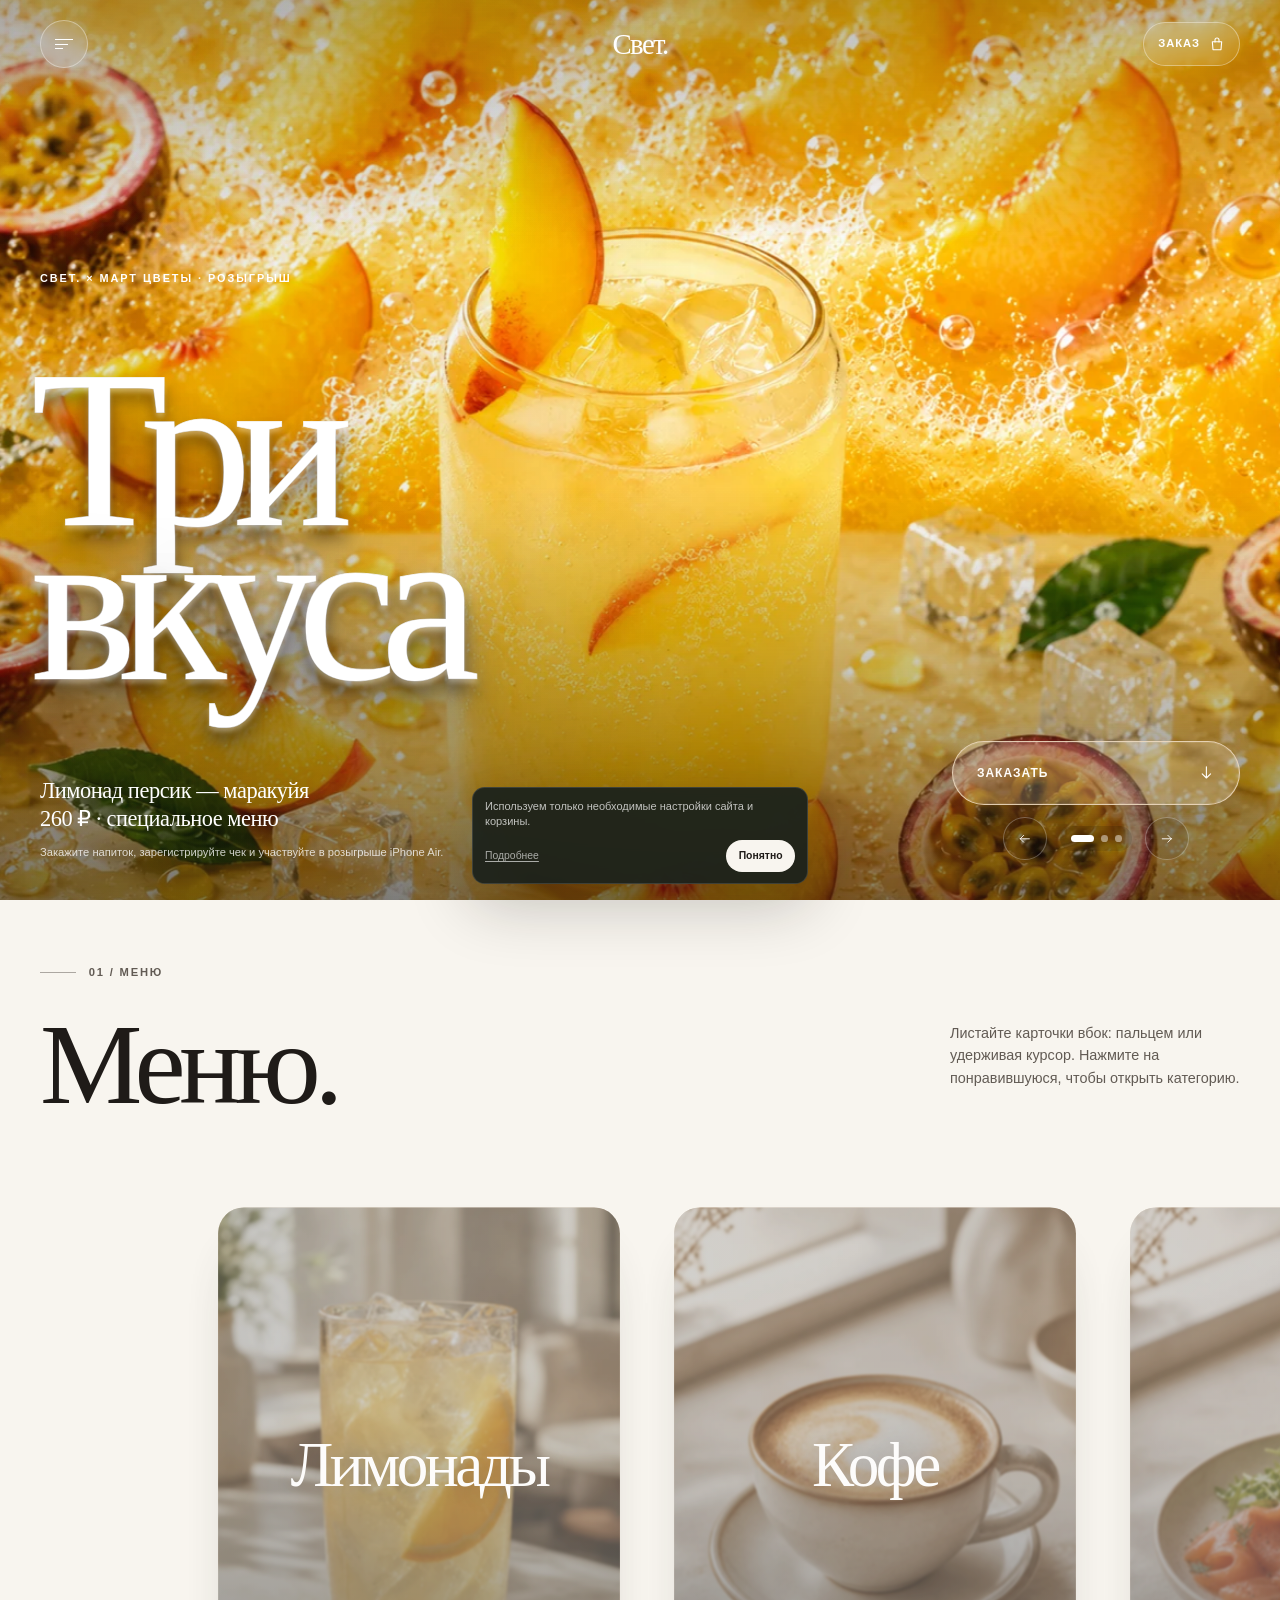
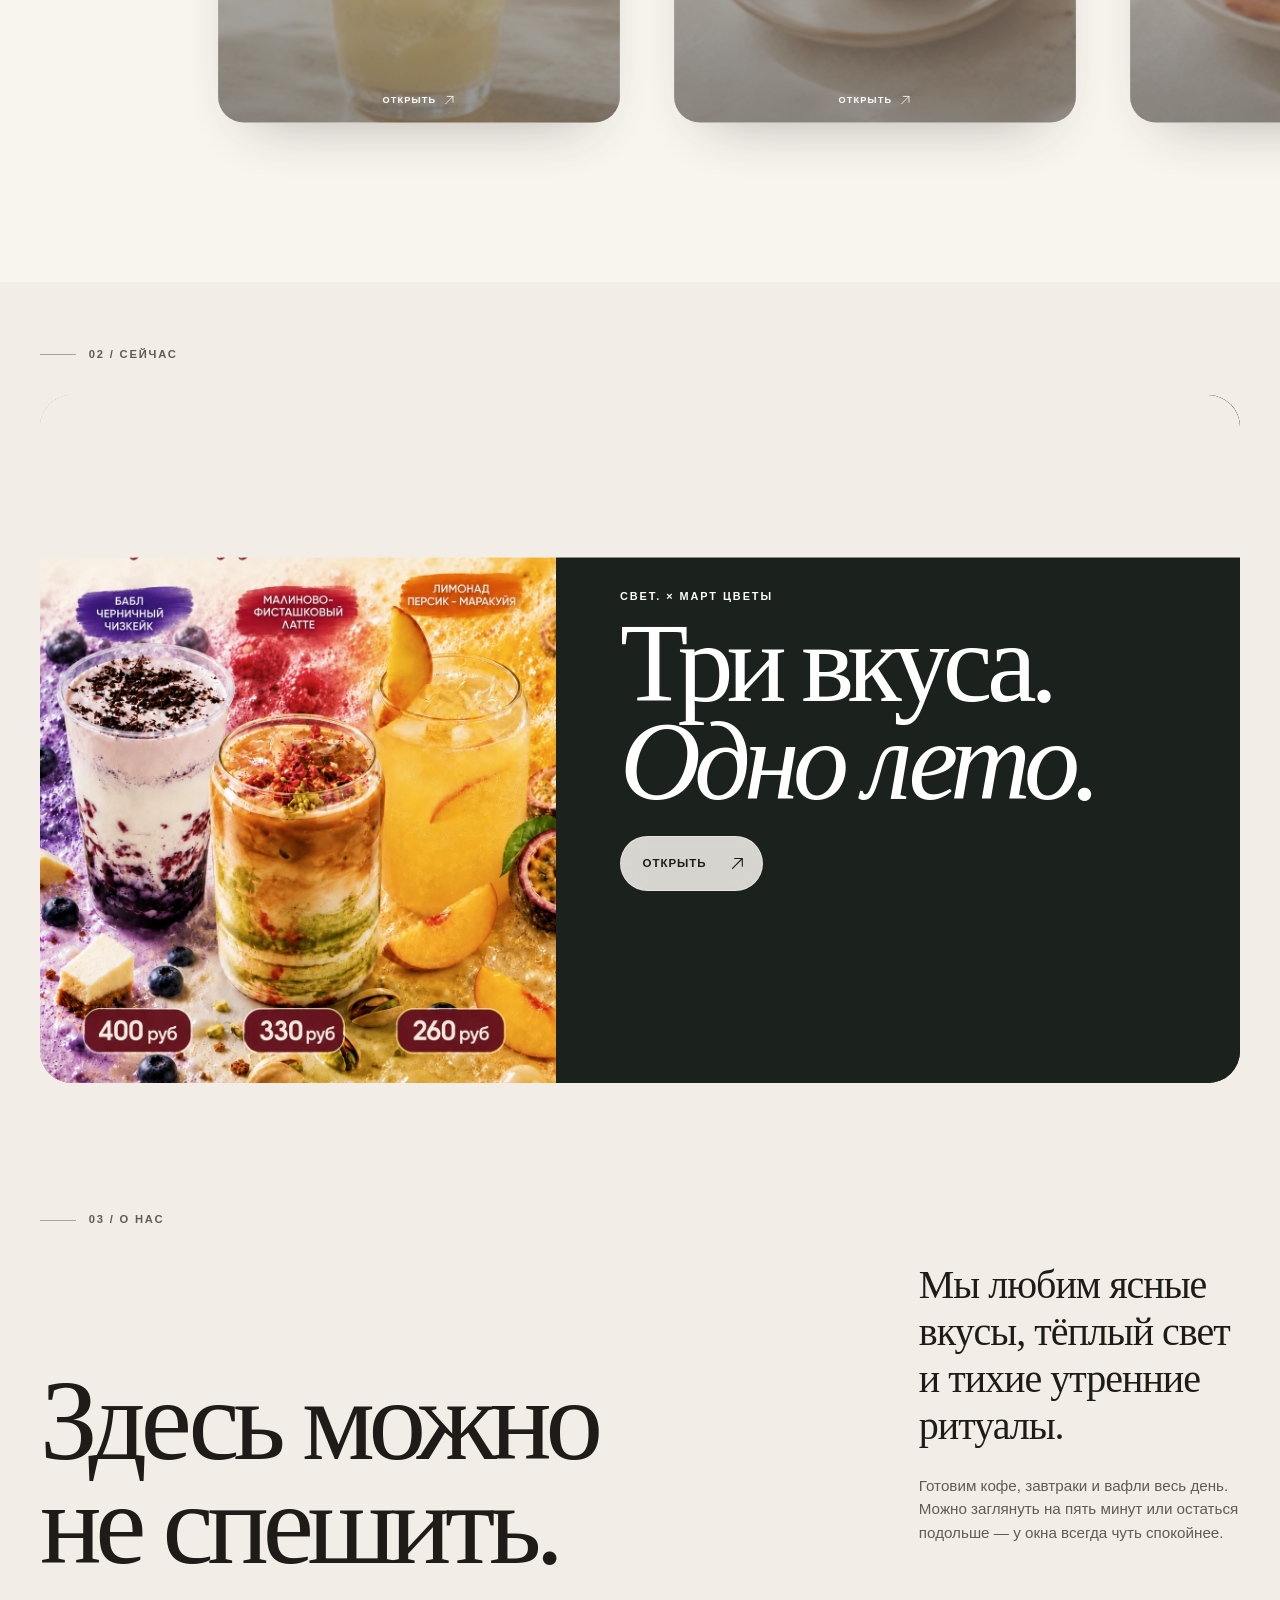
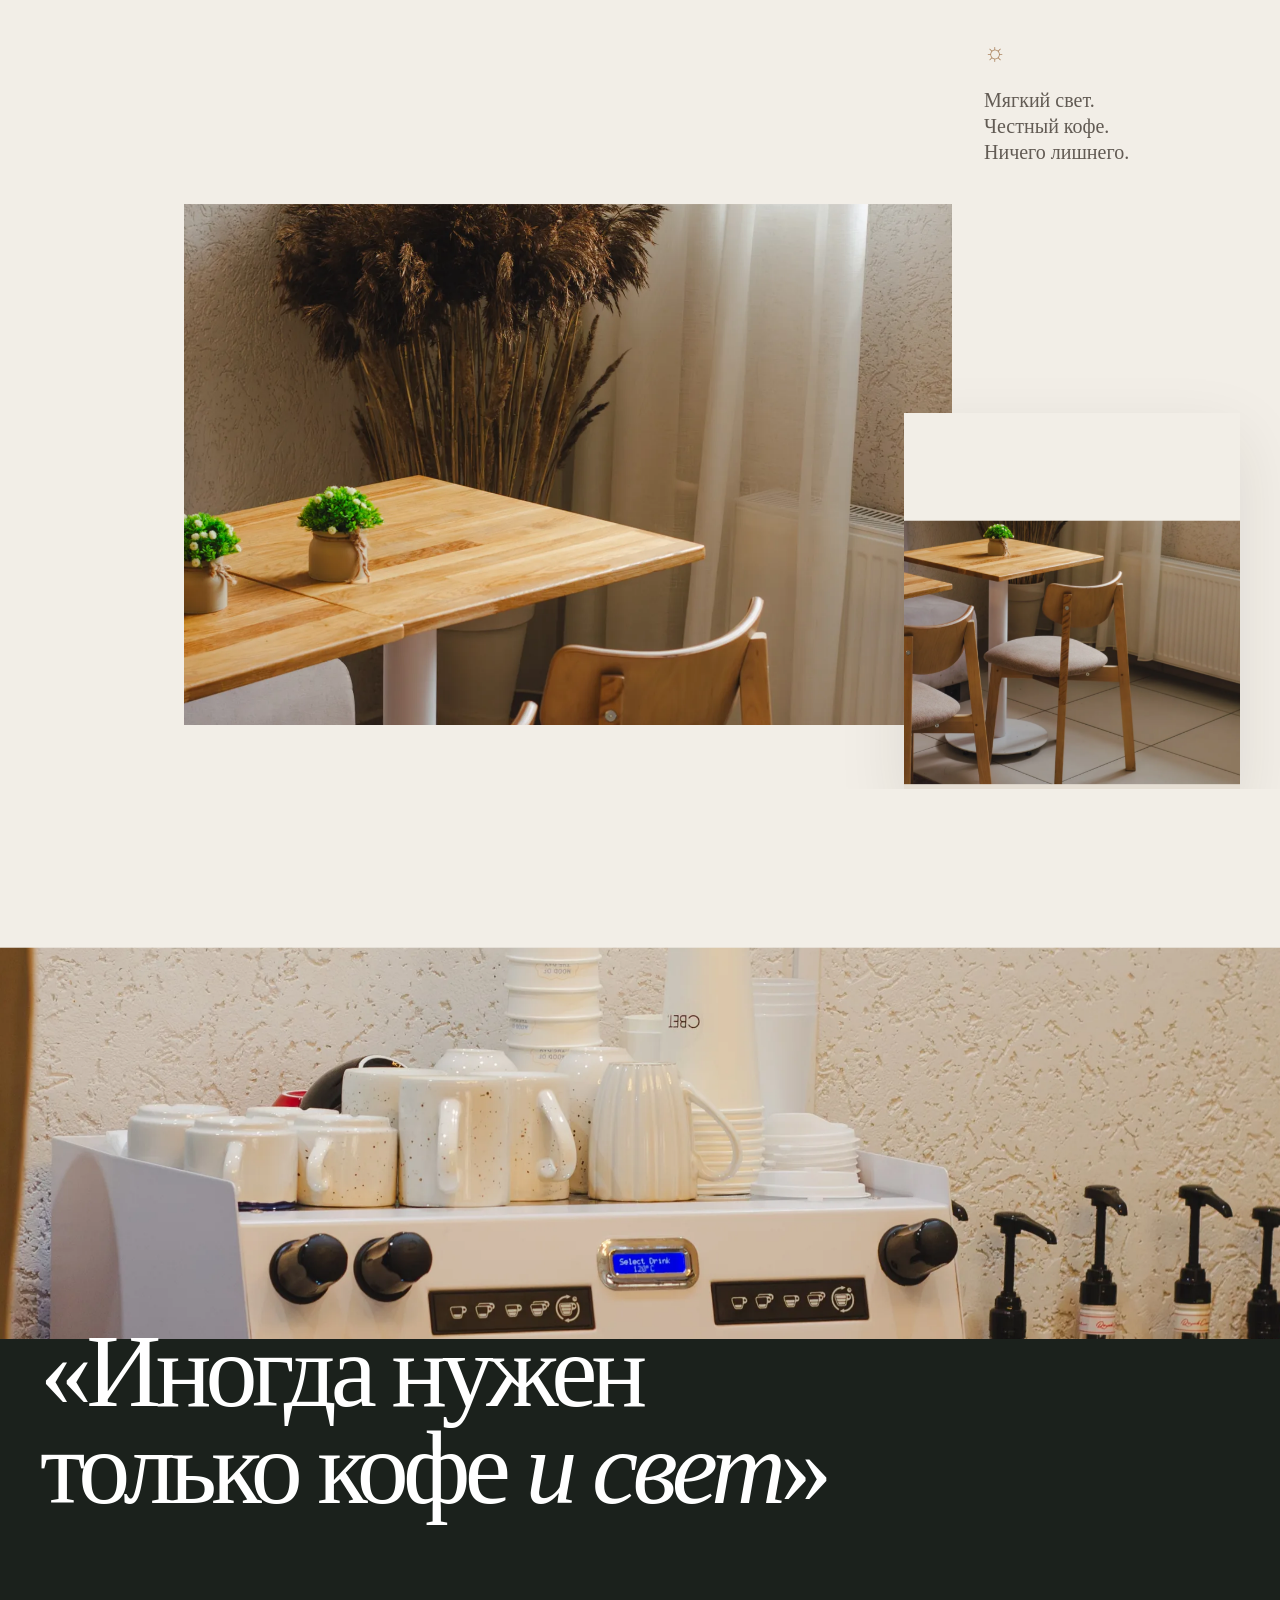
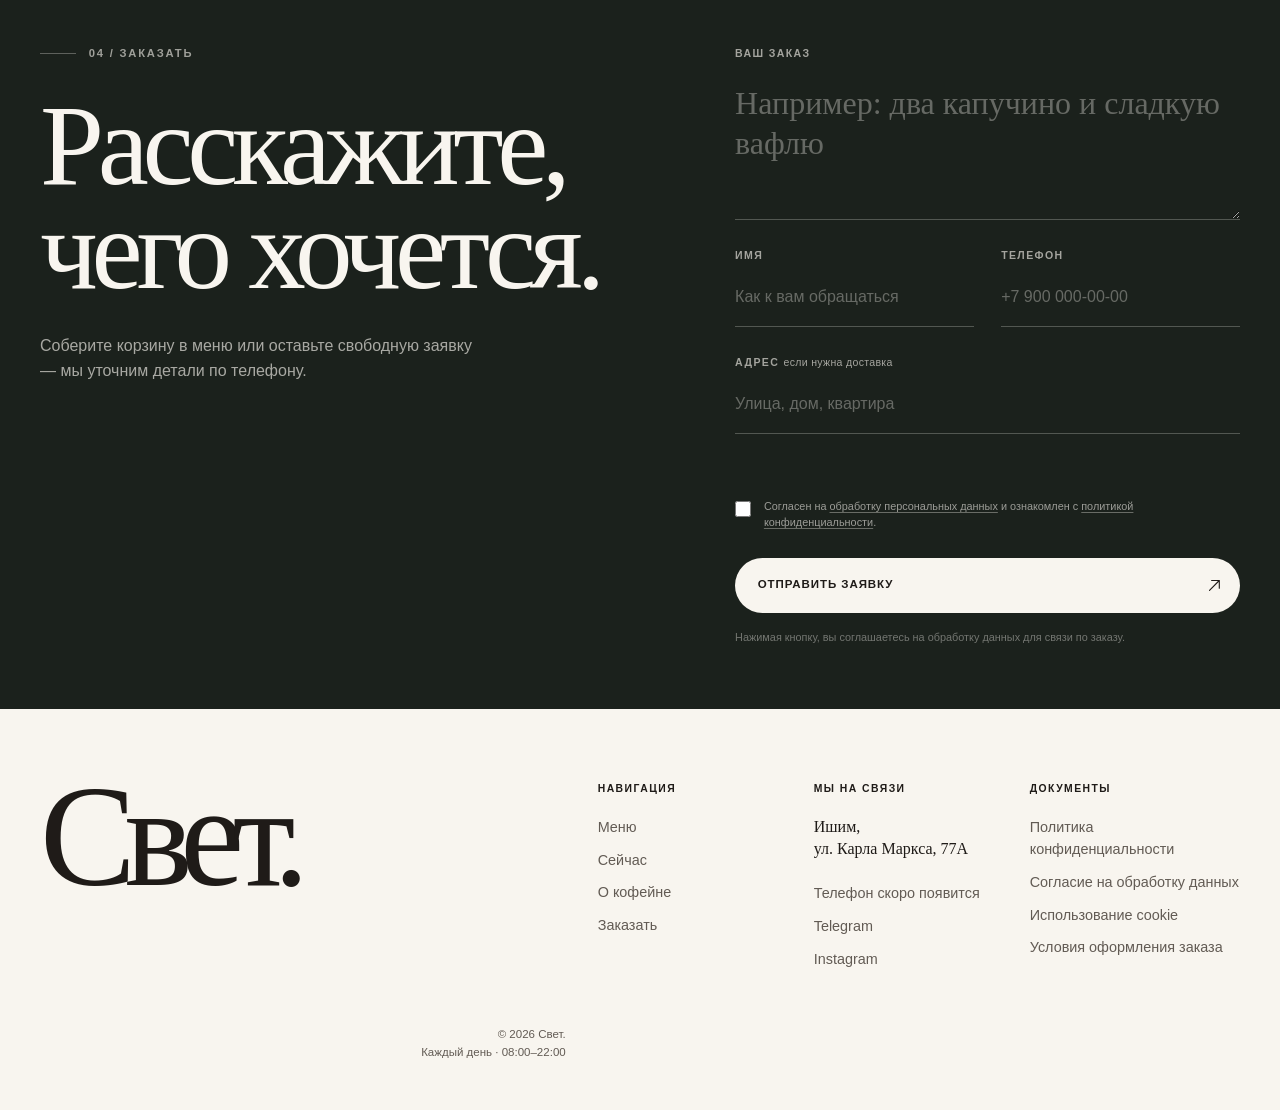
==== commit 93c13266: "Deploy v15 looping menu carousel" ====
--- a/index.html
+++ b/index.html
@@ -16,7 +16,7 @@
   <title>Кофейня «Свет.» в Ишиме — кофе, еда и завтраки</title>
   <link rel="icon" href="assets/favicon.svg" type="image/svg+xml">
   <link rel="preload" href="assets/contest-peach-passionfruit.webp" as="image" fetchpriority="high">
-  <link rel="stylesheet" href="assets/styles.css?v=16">
+  <link rel="stylesheet" href="assets/styles.css?v=17">
   <script type="application/ld+json">
   {
     "@context": "https://schema.org",
@@ -63,8 +63,8 @@
   }
   </script>
   <script>document.documentElement.classList.add('js', 'intro-pending');</script>
-  <script src="assets/config.js?v=16"></script>
-  <script defer src="assets/app.js?v=16"></script>
+  <script src="assets/config.js?v=17"></script>
+  <script defer src="assets/app.js?v=17"></script>
 </head>
 <body>
   <a class="skip-link" href="#main">К содержанию</a>
